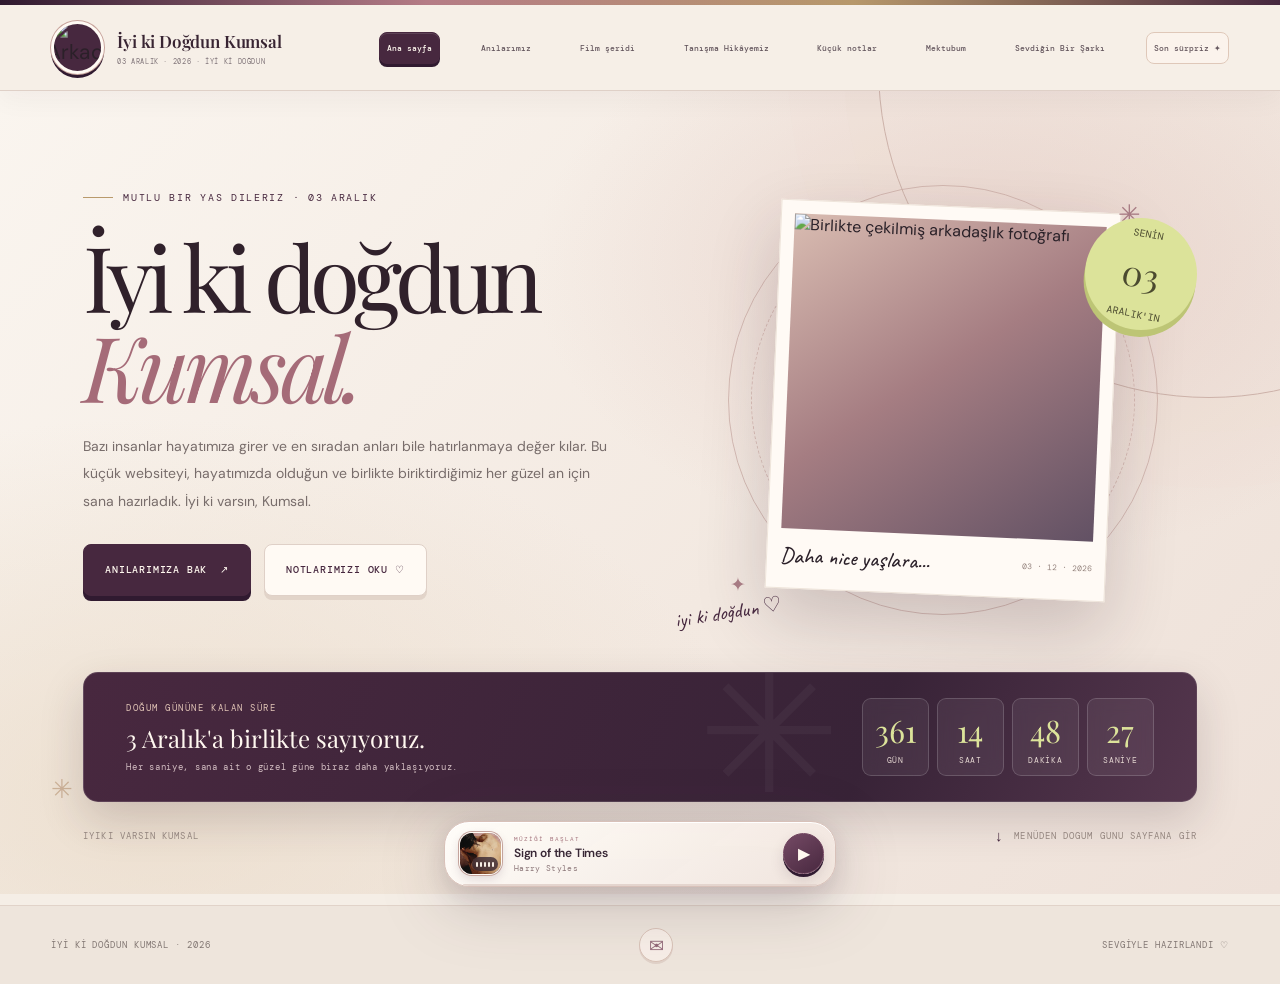
==== index.html @ 54a0f66d "Update index.html" ====
<!doctype html>
<html lang="tr">
<head>
<meta charset="utf-8">
<meta name="viewport" content="width=device-width,initial-scale=1,viewport-fit=cover">
<meta name="theme-color" content="#f6efe8">
<meta name="color-scheme" content="light">
<meta name="description" content="Kumsal için sevgiyle hazırlanmış bir doğum günü web sitesi: anılar, küçük notlar, bir mektup ve nice güzel dilek.">
<meta property="og:title" content="İyi ki doğdun Kumsal ♡">
<meta property="og:description" content="Senin için hazırladığımız küçük dünyaya hoş geldin.">
<meta property="og:type" content="website">
<title>İyi ki doğdun Kumsal </title>
<link rel="preconnect" href="https://fonts.googleapis.com">
<link rel="preconnect" href="https://fonts.gstatic.com" crossorigin>
<link href="https://fonts.googleapis.com/css2?family=DM+Mono:wght@400;500&family=DM+Sans:wght@400;500;600;700&family=Playfair+Display:ital,wght@0,400;0,500;0,600;1,400;1,500&family=Caveat:wght@400;500;600&display=swap" rel="stylesheet">
<style>
:root{
 --paper:#f6efe8;--paper-deep:#eee2d9;--surface:#fffaf5;--ink:#2c2029;--muted:#82767a;
 --plum:#48283f;--plum-dark:#301a30;--plum-light:#68465e;--rose:#bf8790;--rose-pale:#ead1cb;
 --gold:#c4a16b;--gold-pale:#e7d8bd;--lime:#dce39a;--line:#e0d2ca;
 --serif:'Playfair Display',Georgia,serif;--sans:'DM Sans',Arial,sans-serif;--mono:'DM Mono',monospace;--hand:'Caveat',cursive;
 --shadow:0 22px 55px rgba(55,31,46,.12);--max:1440px;
}
*{box-sizing:border-box}
html{scroll-behavior:smooth;background:var(--paper)}
body{margin:0;background:var(--paper);color:var(--ink);font-family:var(--sans);-webkit-font-smoothing:antialiased;overflow-x:hidden}
body.menu-open{overflow:hidden}
button,a{-webkit-tap-highlight-color:transparent}button{font:inherit;cursor:pointer}a{color:inherit;text-decoration:none}::selection{background:var(--rose-pale);color:var(--plum-dark)}
button:focus-visible,a:focus-visible{outline:3px solid var(--gold);outline-offset:4px}
.site-shell{width:min(100%,1600px);margin:auto;min-height:100vh;background:var(--paper);overflow:hidden;position:relative}
.top-rule{height:6px;background:linear-gradient(90deg,var(--plum-dark),var(--rose),var(--gold),var(--plum))}
/* Compact desktop header; one-line mobile header */
.header{height:86px;position:sticky;top:0;z-index:100;background:rgba(246,239,232,.92);backdrop-filter:blur(18px);-webkit-backdrop-filter:blur(18px);border-bottom:1px solid var(--line);padding:0 clamp(18px,4vw,64px);display:grid;grid-template-columns:minmax(215px,1fr) auto minmax(0,1fr);align-items:center;gap:12px}
.brand{display:flex;align-items:center;gap:13px;min-width:0}.brand-mark{width:53px;height:53px;flex:none;border-radius:50%;display:block;overflow:hidden;border:3px solid var(--surface);box-shadow:0 0 0 1px #c8a49d,0 4px 0 var(--plum-dark);background:var(--plum)}.brand-mark img{width:100%;height:100%;display:block;object-fit:cover;object-position:50% 48%;transform:scale(1.04)}.brand-name{font:600 17px var(--serif);white-space:nowrap;color:#382432;letter-spacing:-.01em}.brand-name small{display:block;font:8px var(--mono);letter-spacing:.17em;color:var(--muted);margin-top:5px}
.nav{display:flex;align-items:center;justify-content:center;justify-self:center;gap:3px;min-width:0;max-width:100%;flex-wrap:nowrap}.nav-btn{position:relative;border:1px solid transparent;background:transparent;color:#64565d;border-radius:8px;padding:11px 10px;font:500 10px var(--mono);letter-spacing:.025em;white-space:nowrap;box-shadow:0 3px 0 transparent;transition:background .18s,border-color .18s,transform .18s,box-shadow .18s,color .18s}.nav-btn:hover{background:var(--surface);border-color:#e3d4ca;transform:translateY(-2px);box-shadow:0 4px 0 #dccdc2;color:var(--plum)}.nav-btn:active{transform:translateY(2px);box-shadow:0 0 0 transparent}.nav-btn.active{background:var(--plum);color:#fff9f0;border-color:var(--plum);box-shadow:0 4px 0 var(--plum-dark)}.nav-btn.active:active{transform:translateY(2px);box-shadow:0 1px 0 var(--plum-dark)}
.header-note{justify-self:end;font:9px var(--mono);letter-spacing:.12em;color:var(--plum);white-space:nowrap}.header-note i{width:7px;height:7px;display:inline-block;background:#9eae59;border-radius:50%;margin-right:7px;box-shadow:0 0 0 4px #9eae5921}
.menu-trigger{display:none;width:47px;height:47px;border:1px solid var(--line);border-radius:10px;background:var(--surface);color:var(--plum);box-shadow:0 4px 0 #dfd0c7;align-items:center;justify-content:center;gap:4px;flex-direction:column;transition:.18s}.menu-trigger:active{transform:translateY(3px);box-shadow:0 1px 0 #dfd0c7}.menu-trigger span{height:2px;width:18px;background:currentColor;border-radius:2px;transition:.2s}.menu-trigger[aria-expanded=true] span:first-child{transform:translateY(3px) rotate(45deg)}.menu-trigger[aria-expanded=true] span:nth-child(2){transform:translateY(-3px) rotate(-45deg)}
/* Expandable navigation drawer */
.menu-scrim{position:fixed;inset:0;background:rgba(31,20,31,.38);backdrop-filter:blur(4px);z-index:109;opacity:0;visibility:hidden;transition:.25s}.menu-scrim.open{opacity:1;visibility:visible}.menu-panel{position:fixed;z-index:110;top:calc(86px + 8px);right:clamp(18px,4vw,64px);width:min(510px,calc(100vw - 28px));padding:23px;background:var(--surface);border:1px solid var(--line);border-radius:16px;box-shadow:0 25px 70px #2f1c2d35;opacity:0;visibility:hidden;transform:translateY(-10px) scale(.985);transform-origin:top right;transition:opacity .22s,transform .22s,visibility .22s}.menu-panel.open{opacity:1;visibility:visible;transform:none}.menu-panel-head{display:flex;justify-content:space-between;align-items:center;margin-bottom:17px}.menu-panel-head strong{font:24px var(--serif);font-weight:400}.menu-panel-head small{display:block;font:9px var(--mono);letter-spacing:.14em;color:var(--muted);margin-top:5px}.menu-close{width:34px;height:34px;border:1px solid var(--line);border-radius:50%;background:#fffdf9;color:var(--plum);font-size:20px;line-height:1;display:grid;place-items:center;cursor:pointer}.menu-close:active{transform:scale(.94)}.menu-grid{display:grid;grid-template-columns:repeat(2,minmax(0,1fr));gap:10px}.menu-item{min-height:76px;border:1px solid var(--line);background:#fffdf9;border-radius:10px;padding:13px 14px;text-align:left;color:var(--ink);display:flex;gap:12px;align-items:center;transition:transform .18s,box-shadow .18s,border-color .18s}.menu-item:hover{transform:translateY(-2px);border-color:#c9a8a4;box-shadow:0 5px 0 #e4d5ca}.menu-item:active{transform:translateY(2px);box-shadow:none}.menu-icon{width:35px;height:35px;border-radius:10px;display:grid;place-items:center;background:#f2e6e2;color:var(--plum);font-size:17px;flex:none}.menu-item strong{display:block;font:500 12px var(--sans)}.menu-item small{display:block;font:9px var(--mono);color:var(--muted);margin-top:4px}
/* View system */
.view{display:none;min-height:calc(100svh - 86px);animation:viewIn .42s cubic-bezier(.2,.75,.25,1)}.view.active{display:block}@keyframes viewIn{from{opacity:0;transform:translateY(9px)}to{opacity:1;transform:translateY(0)}}
/* Home page */
.home{position:relative;padding:clamp(42px,5vw,78px) clamp(22px,6.5vw,92px) 48px;background:radial-gradient(ellipse at 77% 24%,#ead8d1 0,transparent 32%),radial-gradient(ellipse at 12% 92%,#eee0d0 0,transparent 38%),linear-gradient(130deg,#f8f3ed,#f2e9e2);overflow:hidden}
.home:before{content:"";position:absolute;width:660px;height:660px;border:1px solid #d6c0b8;border-radius:50%;right:-260px;top:-355px;box-shadow:0 0 0 32px #e9dbd126,0 0 0 84px #e9dbd11c;pointer-events:none}
.home:after{content:"✳";position:absolute;left:4%;bottom:11%;font-size:26px;color:#b89472;opacity:.6;pointer-events:none}
.home-grid{position:relative;z-index:1;display:grid;grid-template-columns:1.04fr .96fr;gap:5%;align-items:center;max-width:1300px;margin:auto}
.home-copy{padding:15px 0 28px}.micro-label{display:flex;align-items:center;gap:10px;font:10px var(--mono);letter-spacing:.17em;color:var(--plum);text-transform:uppercase}.micro-label:before{content:"";width:30px;height:1px;background:var(--gold)}
.home h1{font:400 clamp(58px,7.1vw,104px)/.99 var(--serif);letter-spacing:-.067em;margin:27px 0 22px;color:#30212b}.home h1 em{color:#a56b78;font-weight:400}.home-description{font-size:14px;line-height:1.95;color:#786d6b;max-width:500px}.home-actions{display:flex;align-items:center;gap:13px;margin-top:29px;flex-wrap:wrap}.button-main,.button-soft{display:inline-flex;align-items:center;justify-content:center;gap:13px;border-radius:8px;padding:16px 21px;font:500 10px var(--mono);letter-spacing:.08em;transition:transform .18s,box-shadow .18s,background .18s;cursor:pointer;min-height:52px}.button-main{background:var(--plum);border:1px solid var(--plum);color:#fff8ef;box-shadow:0 5px 0 var(--plum-dark)}.button-main:hover{transform:translateY(-3px);box-shadow:0 8px 0 var(--plum-dark)}.button-main:active{transform:translateY(3px);box-shadow:0 1px 0 var(--plum-dark)}.button-soft{background:#fffaf4;border:1px solid var(--line);color:var(--plum);box-shadow:0 4px 0 #e2d4c9}.button-soft:hover{transform:translateY(-2px);box-shadow:0 6px 0 #e2d4c9}.button-soft:active{transform:translateY(2px);box-shadow:0 1px 0 #e2d4c9}
.hero-art{height:490px;position:relative;display:grid;place-items:center;max-width:590px;margin:auto;width:100%}.orbit{position:absolute;width:min(90%,430px);aspect-ratio:1;border:1px solid #c9a7a0;border-radius:50%;opacity:.65}.orbit:before,.orbit:after{content:"";position:absolute;inset:22px;border:1px dashed #c9a7a0;border-radius:50%}.orbit:after{inset:62px;border-style:solid;opacity:.5}.hero-card{position:relative;z-index:2;width:min(340px,68%);padding:13px 13px 18px;background:#fffaf5;box-shadow:0 24px 55px #48273d2c;transform:rotate(2.5deg);border:1px solid #e8ddd1}.hero-photo{height:315px;position:relative;overflow:hidden;background:linear-gradient(145deg,#d9bcb1,#a57d82 48%,#625164)}.hero-photo img{width:100%;height:100%;object-fit:cover;object-position:50% 48%;display:block;filter:saturate(.82)}.hero-card-caption{display:flex;justify-content:space-between;align-items:center;padding-top:13px;gap:8px}.hero-card-caption strong{font:22px var(--hand);font-weight:500}.hero-card-caption small{font:8px var(--mono);color:#93827c;white-space:nowrap}.orbit-star{position:absolute;z-index:3;color:#a77b83;font-size:27px}.star-a{top:42px;right:11%}.star-b{bottom:48px;left:8%;font-size:19px}.orbit-date{position:absolute;z-index:3;right:0;top:63px;width:112px;height:112px;background:var(--lime);border-radius:50%;display:grid;place-items:center;text-align:center;color:#4b4a2f;font:10px/1.55 var(--mono);transform:rotate(11deg);box-shadow:0 7px 0 #bdc575}.orbit-date b{display:block;font:35px var(--serif);line-height:1}.orbit-note{position:absolute;left:-3%;bottom:20px;color:var(--plum);font:21px var(--hand);transform:rotate(-9deg);z-index:4}
.countdown-wrap{position:relative;z-index:2;max-width:1200px;margin:27px auto 0}.countdown-card{background:linear-gradient(112deg,#48283f,#382337 70%,#54364d);color:#fff8f0;border-radius:15px;padding:25px clamp(20px,3.5vw,42px);display:grid;grid-template-columns:1fr auto;align-items:center;gap:24px;box-shadow:0 15px 35px #48273d22;position:relative;overflow:hidden}.countdown-card:after{content:"✳";position:absolute;right:32%;top:-50px;font-size:170px;color:#ffffff0a;pointer-events:none}.count-label{font:9px var(--mono);letter-spacing:.17em;color:#e2c5b7;text-transform:uppercase}.count-title{font:24px var(--serif);margin-top:8px}.count-sub{font:9px var(--mono);letter-spacing:.08em;color:#d5c0c4;margin-top:7px}.count-units{display:flex;gap:8px;position:relative;z-index:1}.count-unit{min-width:67px;text-align:center;padding:10px 8px;background:#ffffff10;border:1px solid #ffffff2b;border-radius:9px}.count-unit strong{display:block;font:31px var(--serif);font-weight:400;color:var(--lime);font-variant-numeric:tabular-nums}.count-unit small{display:block;font:8px var(--mono);letter-spacing:.1em;color:#e4d6d1;margin-top:4px}
.home-bottom{display:flex;justify-content:space-between;align-items:center;gap:20px;margin-top:24px;color:#988a83;font:9px var(--mono);letter-spacing:.12em}.scroll-cue{display:flex;align-items:center;gap:10px}.scroll-cue:before{content:"↓";font-size:15px;color:var(--plum)}
/* Inside-page heading */
.page-hero{padding:clamp(43px,5vw,76px) clamp(22px,7vw,95px) 35px;background:radial-gradient(ellipse at 88% 5%,#ead8d2 0,transparent 34%),linear-gradient(135deg,#f8f2eb,#f0e5dc);border-bottom:1px solid var(--line)}.page-kicker{font:9px var(--mono);letter-spacing:.18em;text-transform:uppercase;color:#986b76}.page-title{font:400 clamp(48px,6.5vw,82px)/1 var(--serif);letter-spacing:-.055em;color:#34232d;margin:17px 0}.page-title em{color:#a56f79}.page-description{color:#7c706e;max-width:660px;font-size:13px;line-height:1.95}.page-body{padding:clamp(35px,5vw,65px) clamp(22px,7vw,95px) 95px;max-width:1500px;margin:auto}
/* Memories */
.memory-grid{display:grid;grid-template-columns:repeat(3,minmax(0,1fr));gap:22px}.memory-card{min-width:0;content-visibility:auto;contain-intrinsic-size:320px 340px;padding:11px 11px 17px;background:#fffaf5;border:1px solid #e7ddd3;box-shadow:0 8px 23px #513e3710;transition:transform .25s,box-shadow .25s;cursor:zoom-in}.memory-card:hover{transform:translateY(-6px) rotate(-.4deg);box-shadow:0 16px 32px #513e3720}.memory-image{height:clamp(195px,19vw,285px);position:relative;overflow:hidden;background:linear-gradient(135deg,#d8b9b0,#aa8790,#666078);display:grid;place-items:center}.memory-image:before{content:attr(data-placeholder);position:absolute;inset:0;display:grid;place-items:center;color:#fff7eb;font:italic 70px var(--serif);opacity:.65}.memory-image img{width:100%;height:100%;object-fit:cover;display:block;position:relative;z-index:1}.memory-card:nth-child(3n+2) .memory-image{background:linear-gradient(135deg,#c9c2a6,#9f9b83,#5e6a5a)}.memory-card:nth-child(3n) .memory-image{background:linear-gradient(135deg,#ddc2a4,#b88378,#765d68)}.memory-card p{margin:13px 4px 0;font:22px var(--hand)}.memory-card small{display:block;margin:5px 4px 0;font:8px var(--mono);letter-spacing:.13em;color:#93847d}
/* Film */
.film-page{background:#241b24;color:#fff7ef;min-height:calc(100svh - 86px)}.film-page .page-hero{background:linear-gradient(135deg,#39243a,#211a28);border-color:#584352}.film-page .page-kicker{color:var(--lime)}.film-page .page-title{color:#fff5eb}.film-page .page-title em{color:#e2b9aa}.film-page .page-description{color:#c3b2b4}.film-intro{display:flex;justify-content:space-between;align-items:end;gap:20px;margin-bottom:30px}.film-intro p{font:10px/1.8 var(--mono);color:#c9b8bc;margin:0}.film-controls{display:flex;align-items:center;gap:16px}.film-toggle{border:1px solid #8c7180;background:#ffffff0b;color:#fff7ef;border-radius:999px;padding:12px 17px;font:10px var(--mono);letter-spacing:.07em;cursor:pointer;transition:background .2s,transform .2s,border-color .2s;white-space:nowrap}.film-toggle:hover{background:#ffffff18;border-color:#d9b5aa;transform:translateY(-2px)}.film-toggle:active{transform:translateY(1px)}.film-viewport{overflow:hidden;padding:24px 0 30px;position:relative}.film-viewport:before,.film-viewport:after{content:"";position:absolute;top:0;bottom:0;width:7%;z-index:2;pointer-events:none}.film-viewport:before{left:0;background:linear-gradient(90deg,#241b24,transparent)}.film-viewport:after{right:0;background:linear-gradient(-90deg,#241b24,transparent)}.film-track{display:flex;width:max-content;animation:filmroll 95s linear infinite}.film-viewport:focus-within .film-track{animation-play-state:paused}.film-track.paused{animation-play-state:paused!important}.film-frame{flex:none;width:208px;margin:0 12px;padding:12px 12px 18px;background:#f6eee4;color:#3a2a31;position:relative}.film-frame:before,.film-frame:after{content:"";height:8px;position:absolute;left:0;right:0;background:repeating-linear-gradient(90deg,#f1e5d5 0 11px,transparent 11px 20px)}.film-frame:before{top:-14px}.film-frame:after{bottom:-14px}.film-frame .film-image{width:100%;height:138px;overflow:hidden;display:grid;place-items:center;background:linear-gradient(135deg,#c9a49a,#70647c);font:48px var(--serif);color:#f9eee7}.film-frame .film-image img{width:100%;height:100%;object-fit:cover;display:block}.film-frame span{display:block;margin-top:12px;font:18px var(--hand);text-align:center}.film-help{max-width:800px;margin:38px auto 0;text-align:center;color:#c7b5b9;font:11px/1.9 var(--mono)}
@keyframes filmroll{to{transform:translateX(-50%)}}
/* Story */
.story-layout{display:grid;grid-template-columns:.75fr 1.25fr;gap:55px;max-width:1150px;margin:auto}.story-aside{background:linear-gradient(145deg,#48283f,#332035);color:#fff4e8;padding:35px;align-self:start;position:sticky;top:110px;border-radius:12px;box-shadow:0 14px 35px #48273d20}.story-aside .big-star{font-size:35px;color:var(--lime)}.story-aside h3{font:28px/1.3 var(--serif);font-weight:400;margin:18px 0}.story-aside p{font-size:12px;line-height:1.9;color:#ddcbd0}.chapters{border-top:1px solid var(--line)}.chapter{display:grid;grid-template-columns:65px 1fr;gap:16px;padding:27px 0;border-bottom:1px solid var(--line)}.chapter-num{font:10px var(--mono);color:#9b727a;padding-top:5px}.chapter h3{font:25px var(--serif);font-weight:400;margin:0 0 9px}.chapter p{font-size:12px;line-height:1.9;color:#82767a;margin:0}
/* Reason cards */
.reasons-intro{display:flex;align-items:flex-end;justify-content:space-between;gap:22px;margin-bottom:30px}.reasons-intro p{max-width:420px;color:#827571;font-size:12px;line-height:1.8;margin:0}.reason-grid{display:grid;grid-template-columns:repeat(3,minmax(0,1fr));gap:19px;perspective:1300px}.reason-card{min-height:245px;position:relative;border:0;background:transparent;padding:0;text-align:left;perspective:1000px;color:inherit;touch-action:manipulation}.reason-inner{position:absolute;inset:0;display:block;transform-style:preserve-3d;transition:transform .72s cubic-bezier(.2,.72,.2,1)}.reason-card[aria-pressed="true"] .reason-inner{transform:rotateY(180deg)}.reason-face{position:absolute;inset:0;backface-visibility:hidden;-webkit-backface-visibility:hidden;border:1px solid #e4d5ca;border-radius:13px;padding:24px;display:flex;flex-direction:column;justify-content:space-between;overflow:hidden;box-shadow:0 8px 20px #513e3710}.reason-front{background:linear-gradient(145deg,#fffaf5,#f0e4da)}.reason-front:after{content:"✳";position:absolute;right:-8px;bottom:-43px;font:130px var(--serif);color:#d6a69c35;pointer-events:none}.reason-back{transform:rotateY(180deg);background:linear-gradient(145deg,#58354f,#38243a);color:#fff8f0;border-color:#48273d;box-shadow:0 12px 28px #48273d24}.reason-card:nth-child(3n+2) .reason-front{background:linear-gradient(145deg,#f5eee5,#e8dfd3)}.reason-card:nth-child(3n) .reason-front{background:linear-gradient(145deg,#f5e9e5,#ead4d0)}.reason-symbol{font:28px var(--serif);color:#a8757c}.reason-index{font:9px var(--mono);letter-spacing:.15em;color:#9a8580}.reason-question{font:26px/1.12 var(--serif);max-width:270px;color:#3c2935;position:relative;z-index:1}.reason-hint{font:9px var(--mono);letter-spacing:.1em;color:#8b7774}.reason-answer{font:20px/1.4 var(--serif);color:#fff5ed}.reason-edit{font:9px var(--mono);letter-spacing:.08em;color:#e3c9bd;line-height:1.7}.reason-card:focus-visible{outline:3px solid var(--gold);outline-offset:5px;border-radius:13px}.reason-footnote{margin-top:25px;padding:17px 20px;border-left:3px solid var(--gold);background:#fffaf580;color:#7c706e;font-size:12px;line-height:1.8}
/* Letter */
.letter-page{background:radial-gradient(ellipse at 85% 10%,#ead8d0,transparent 35%),var(--paper)}.letter-paper{max-width:820px;margin:auto;background:#fffaf4;padding:clamp(30px,6vw,72px);border:1px solid #e3d7cd;box-shadow:14px 14px 0 #e9ded3;position:relative}.letter-paper:before{content:"";position:absolute;left:34px;top:0;bottom:0;width:1px;background:#e7c9c1}.letter-top{display:flex;justify-content:space-between;gap:12px;font:9px var(--mono);letter-spacing:.1em;color:#9b7c78;border-bottom:1px solid #eee2d9;padding-bottom:18px}.letter-paper h2{font:italic 42px var(--serif);color:#48283f;margin:30px 0 22px}.letter-paper p{font:15px/2.1 var(--serif);color:#5e5056;white-space:pre-line}.letter-sign{font:27px var(--hand);text-align:right;color:#93616e;margin-top:36px}
/* Song */
.song-stage{background:linear-gradient(135deg,#352238,#1f1a29);border-radius:15px;padding:clamp(25px,5vw,55px);color:white;display:grid;grid-template-columns:230px 1fr;gap:38px;align-items:center;box-shadow:0 18px 42px #38233926;max-width:1050px;margin:auto}.album-art{width:100%;aspect-ratio:1;background:radial-gradient(circle at 50% 38%,#d2b4a6 0 5%,transparent 6%),radial-gradient(circle at 50% 50%,#a36e70 0 20%,#65475e 21% 38%,#32283c 39% 100%);display:grid;place-items:center;position:relative;overflow:hidden;border:1px solid #8b6e7e}.album-art:before{content:"SIGN\A OF THE\A TIMES";white-space:pre;text-align:center;font:italic 26px/1.2 var(--serif);letter-spacing:.08em;color:#f3e7d9;text-shadow:0 2px 20px #201520}.song-copy .page-kicker{color:var(--lime)}.song-copy h2{font:43px var(--serif);font-weight:400;margin:12px 0 5px}.song-copy p{color:#d3c4cb;font-size:12px;margin-bottom:22px}.spotify-frame{width:100%;height:152px;border:0;border-radius:12px}.song-note{display:flex;align-items:flex-start;gap:11px;margin-top:13px;padding:12px 14px;border:1px solid #ffffff24;border-radius:10px;background:#ffffff0b;color:#e6d9d5}.song-note>span{font-size:18px;color:var(--gold-pale);line-height:1.1}.song-note p{margin:0!important;color:#d3c4cb;font-size:10px;line-height:1.7}.song-note strong{color:#fff6ef;font-weight:600}.external-song{display:inline-block;margin-top:14px;font:10px var(--mono);color:var(--lime);border-bottom:1px solid #87904a;padding-bottom:5px}
/* Footer, lightbox, small helpers */
.footer{padding:22px clamp(18px,4vw,65px);display:flex;justify-content:space-between;gap:16px;background:#eee5dc;color:#827773;font:9px var(--mono);letter-spacing:.1em}.lightbox{display:none;position:fixed;inset:0;z-index:200;background:#1e1421ed;align-items:center;justify-content:center;padding:20px;overscroll-behavior:contain}.lightbox.open{display:flex}.lightbox img{max-width:min(92vw,1050px);max-height:88vh;object-fit:contain;border:10px solid #fffaf5;box-shadow:0 25px 70px #0008}.lightbox button{position:absolute;right:22px;top:20px;border:0;background:var(--lime);color:var(--plum);width:44px;height:44px;border-radius:50%;font-size:25px}.view.active{display:block}
/* Desktop / tablet */
@media(min-width:1300px){.header{padding-inline:clamp(48px,5vw,82px)}.nav-btn{padding-inline:15px}.home{padding-top:82px;padding-bottom:58px}.hero-art{height:540px}.hero-card{width:355px}.hero-photo{height:335px}.orbit{width:455px}.countdown-card{padding-block:30px}.memory-grid{grid-template-columns:repeat(4,minmax(0,1fr));gap:25px}.memory-card:nth-child(4n+2){transform:translateY(28px) rotate(1deg)}.memory-card:nth-child(4n+3){transform:translateY(-8px) rotate(-.8deg)}}
@media(max-width:1200px){.header{grid-template-columns:1fr auto;gap:14px}.nav,.header-note{display:none}.menu-trigger{display:flex}.menu-panel{top:calc(86px + 8px)}.home-grid{gap:3%}.orbit-note{display:none}.home h1{font-size:clamp(58px,7vw,82px)}.hero-art{height:420px}.hero-card{width:min(300px,72%)}.hero-photo{height:275px}}
@media(max-width:900px){.home-grid{grid-template-columns:1fr 0.9fr;gap:12px}.home h1{font-size:clamp(55px,7.4vw,76px)}.hero-art{height:370px}.orbit{width:320px}.hero-card{width:240px}.hero-photo{height:225px}.countdown-card{grid-template-columns:1fr;gap:17px}.count-units{justify-content:flex-start}.memory-grid{grid-template-columns:repeat(2,minmax(0,1fr))}.memory-image{height:clamp(170px,27vw,230px)}.story-layout{grid-template-columns:1fr;gap:28px}.story-aside{position:static}.reason-grid{grid-template-columns:repeat(2,minmax(0,1fr))}.reason-card{min-height:220px}}
@media(max-width:640px){
 html{scroll-padding-top:76px}.header{height:72px;padding:0 15px;display:flex;align-items:center;justify-content:space-between;gap:12px}.brand{gap:10px}.brand-mark{width:43px;height:43px;border-width:2px}.brand-name{font-size:15px}.brand-name small{font-size:7px;letter-spacing:.12em;margin-top:3px}.menu-trigger{width:44px;height:44px;flex:none;border-radius:12px}.menu-panel{top:80px;right:12px;width:calc(100vw - 24px);padding:17px;border-radius:14px}.menu-panel-head strong{font-size:22px}.menu-item{min-height:68px;padding:10px}.menu-icon{width:31px;height:31px}.menu-item strong{font-size:11px}.menu-item small{font-size:8px}.view{min-height:calc(100svh - 72px)}
 .home{padding:30px 20px 24px}.home-grid{grid-template-columns:1fr;gap:5px}.home-copy{padding:8px 0 0}.micro-label{font-size:9px;letter-spacing:.13em}.home h1{font-size:clamp(54px,13vw,76px);margin:20px 0 14px;line-height:.98}.home-description{font-size:13px;line-height:1.8;max-width:540px}.home-actions{margin-top:20px;gap:10px}.button-main,.button-soft{min-height:48px;padding:13px 15px;font-size:9px;letter-spacing:.055em}.hero-art{height:clamp(265px,72vw,300px);max-width:480px;margin:12px auto 0}.orbit{width:min(82vw,330px)}.hero-card{width:min(58vw,235px);padding:9px 9px 13px}.hero-photo{height:min(52vw,210px)}.hero-card-caption strong{font-size:16px}.hero-card-caption small{font-size:7px}.orbit-date{width:86px;height:86px;right:1%;top:15px;font-size:8px}.orbit-date b{font-size:28px}.orbit-note{display:none}.star-a{top:23px;right:11%}.countdown-wrap{margin-top:8px}.countdown-card{padding:19px 15px;border-radius:12px;gap:14px}.count-title{font-size:20px}.count-label{font-size:8px;letter-spacing:.12em}.count-sub{font-size:8px}.count-units{gap:5px}.count-unit{min-width:0;flex:1;padding:10px 3px}.count-unit strong{font-size:clamp(22px,7vw,29px)}.count-unit small{font-size:7px;letter-spacing:.06em}.home-bottom{font-size:7px;letter-spacing:.08em;margin-top:18px}
 .page-hero{padding:42px 21px 28px}.page-title{font-size:clamp(43px,11vw,60px);margin:13px 0}.page-description{font-size:12px;line-height:1.85}.page-body{padding:29px 16px 65px}.memory-grid{gap:11px}.memory-card{padding:7px 7px 12px}.memory-image{height:clamp(135px,43vw,190px)}.memory-card p{font-size:18px;margin-top:9px}.memory-card small{font-size:7px}.film-page .page-body{padding-top:30px}.film-intro{align-items:flex-start;flex-direction:column;gap:12px}.film-controls{width:100%;justify-content:space-between}.film-controls p{font-size:8px}.film-toggle{padding:11px 13px;font-size:9px}.film-frame{width:164px;margin:0 8px;padding:9px 9px 14px}.film-frame .film-image{height:110px}.film-frame span{font-size:16px}.film-help{font-size:9px;padding-inline:12px}.story-aside{padding:25px}.story-aside h3{font-size:24px}.chapter{grid-template-columns:48px 1fr;gap:10px;padding:23px 0}.chapter h3{font-size:21px}.chapter p{font-size:11px}.reasons-intro{display:block}.reasons-intro p{margin-top:12px}.reason-grid{grid-template-columns:repeat(2,minmax(0,1fr));gap:10px}.reason-card{min-height:195px}.reason-face{padding:15px 12px}.reason-question{font-size:clamp(17px,5.2vw,21px)}.reason-answer{font-size:clamp(15px,4.4vw,18px)}.reason-index{font-size:8px}.reason-hint,.reason-edit{font-size:8px}.reason-footnote{font-size:10px;padding:13px}.letter-paper{padding:25px 19px;box-shadow:7px 7px 0 #e9ded3}.letter-top{font-size:7px}.letter-paper h2{font-size:34px;margin:25px 0 18px}.letter-paper p{font-size:13px;line-height:2}.song-stage{grid-template-columns:1fr;gap:20px;padding:22px 16px}.album-art{width:min(190px,65%);margin:auto}.song-copy h2{font-size:34px}.spotify-frame{height:152px}.footer{padding:17px 15px;flex-direction:column;text-align:center;gap:8px;font-size:8px}
}
@media(max-width:380px){.brand-name{font-size:14px}.menu-grid{gap:8px}.menu-item{gap:8px;padding:9px}.menu-item small{letter-spacing:-.03em}.home h1{font-size:52px}.home-actions{align-items:stretch;flex-direction:column}.button-main,.button-soft{width:100%}.reason-grid{grid-template-columns:1fr}.reason-card{min-height:175px}.count-unit strong{font-size:22px}}
@media(hover:none){.nav-btn:hover,.button-main:hover,.button-soft:hover,.menu-item:hover,.memory-card:hover{transform:none}.memory-card:hover{box-shadow:0 8px 23px #513e3710}}
@media(prefers-reduced-motion:reduce){*,*:before,*:after{animation-duration:.01ms!important;transition-duration:.01ms!important;scroll-behavior:auto!important}}

/* Kumsal 6.0 — editorial finishing pass */
:root{
 --paper:#f5eee6;--surface:#fffaf4;--ink:#2b2029;--plum:#47283f;
 --rose:#b77d88;--gold:#b99a6c;--line:#dfd0c7;
 --shadow:0 26px 70px rgba(55,31,46,.14);
}
body{
 background:#e9ded6;
 background-image:radial-gradient(rgba(78,48,57,.045) .55px,transparent .55px);
 background-size:5px 5px;
}
.site-shell{box-shadow:0 0 90px rgba(53,31,45,.10)}
.top-rule{height:5px}
.header{box-shadow:0 8px 28px rgba(52,31,43,.045)}
.brand-mark{transition:transform .35s cubic-bezier(.2,.8,.2,1),box-shadow .25s}
.brand:hover .brand-mark{transform:rotate(-7deg) scale(1.045);box-shadow:0 0 0 1px #c8a49d,0 5px 0 var(--plum-dark),0 10px 24px #48273d22}
.nav-btn{font-size:10px;letter-spacing:.045em}
.nav-btn.active{box-shadow:0 3px 0 var(--plum-dark),inset 0 1px 0 #ffffff20}
.menu-panel{border-radius:18px;box-shadow:0 28px 80px rgba(37,22,36,.22)}
.menu-item{border-radius:12px}
.menu-item:hover .menu-icon{background:#ead8d1;transform:rotate(-5deg)}
.menu-icon{transition:transform .2s,background .2s}
.view.active{animation:viewIn .48s cubic-bezier(.18,.72,.24,1)}
.home{
 background:
  radial-gradient(ellipse at 78% 22%,rgba(221,190,183,.52),transparent 33%),
  radial-gradient(ellipse at 12% 88%,rgba(231,215,194,.62),transparent 38%),
  linear-gradient(132deg,#faf5ef 0%,#f3e9e1 58%,#eee1d9 100%);
}
.home:before{border-color:#cdb2a9;box-shadow:0 0 0 34px #e9dbd126,0 0 0 90px #e9dbd11c}
.home h1{text-wrap:balance}
.home-description{max-width:530px}
.hero-card{box-shadow:0 30px 70px rgba(55,31,46,.20);border-color:#eee4da}
.hero-photo img{transition:transform .8s cubic-bezier(.2,.7,.2,1),filter .5s}
.hero-card:hover .hero-photo img{transform:scale(1.035);filter:saturate(.95)}
.orbit{border-color:#c5a49d}
.countdown-card{box-shadow:0 18px 44px rgba(55,31,46,.18);border:1px solid rgba(255,255,255,.12)}
.count-unit{backdrop-filter:blur(8px);-webkit-backdrop-filter:blur(8px)}
.page-hero{
 position:relative;overflow:hidden;
 background:
  radial-gradient(ellipse at 90% 0%,rgba(222,193,185,.52),transparent 36%),
  linear-gradient(132deg,#faf5ef,#f0e5dc);
}
.page-hero:after{content:"✳";position:absolute;right:clamp(22px,7vw,95px);top:28px;color:#b99870;font-size:clamp(30px,4vw,54px);opacity:.38;pointer-events:none}
.page-kicker{letter-spacing:.21em}
.page-title{ text-wrap:balance}
.page-description{max-width:700px}
.memory-card{border-radius:2px;box-shadow:0 12px 28px rgba(50,35,39,.10)}
.memory-image img{transition:transform .7s cubic-bezier(.2,.7,.2,1),filter .5s}
.memory-card:hover .memory-image img{transform:scale(1.045);filter:saturate(1.04)}
.film-page{background:linear-gradient(145deg,#211923,#2c202d 60%,#211a27)}
.film-page .page-hero{background:radial-gradient(ellipse at 90% 0%,#59404e 0,transparent 40%),linear-gradient(135deg,#39243a,#211a28)}
.reason-card{filter:drop-shadow(0 10px 18px rgba(57,34,48,.08))}
.reason-card:hover{transform:translateY(-3px)}
.letter-page{
 background:
  radial-gradient(ellipse at 10% 10%,rgba(231,211,198,.65),transparent 32%),
  radial-gradient(ellipse at 92% 80%,rgba(219,195,190,.38),transparent 34%),
  #f4ece4;
}
.letter-body{max-width:1080px;padding-top:clamp(36px,5vw,68px)}
.letter-paper{
 max-width:790px;padding:clamp(34px,6.5vw,78px) clamp(27px,7vw,86px);
 border:1px solid #e8dcd1;
 box-shadow:0 2px 0 #fffdf9,12px 14px 0 #e7d9ce,0 32px 75px rgba(61,39,49,.12);
 background:
  linear-gradient(90deg,transparent 0 39px,rgba(202,151,146,.16) 39px 40px,transparent 40px),
  repeating-linear-gradient(180deg,#fffaf4 0,#fffaf4 35px,#f4ece5 36px);
}
.letter-ornament{text-align:center;color:#b58a78;font-size:22px;margin:0 0 18px;letter-spacing:.5em}
.letter-top{font-size:9px;letter-spacing:.14em;padding-bottom:20px}
.letter-paper h2{font-size:clamp(36px,5vw,49px);margin:35px 0 27px;letter-spacing:-.035em}
.letter-copy{max-width:650px}
.letter-paper p{
 font:clamp(15px,1.25vw,17px)/2.05 var(--serif);
 color:#594a50;margin:0 0 20px;white-space:normal;
}
.letter-paper .letter-last-line{color:#875967;font-style:italic;margin-top:25px}
.letter-sign{text-align:center;font:25px var(--hand);color:#956571;margin-top:42px}
.letter-friends{
 text-align:center;margin:9px auto 0;color:#6e5960;
 font:clamp(14px,1.3vw,16px)/1.9 var(--serif);letter-spacing:.015em;
}
.letter-friends strong{font:600 17px var(--sans);letter-spacing:.045em;color:#48283f}
.letter-bottom-mark{text-align:center;color:#b78b85;font-size:13px;letter-spacing:.5em;margin-top:31px}
.song-stage{box-shadow:0 24px 65px rgba(35,22,38,.24);border:1px solid #71576c}
.footer{border-top:1px solid #e1d3c9}
@media(max-width:640px){
 .letter-paper{padding:29px 23px 31px;background:linear-gradient(90deg,transparent 0 21px,rgba(202,151,146,.14) 21px 22px,transparent 22px),repeating-linear-gradient(180deg,#fffaf4 0,#fffaf4 33px,#f4ece5 34px);box-shadow:0 2px 0 #fffdf9,7px 8px 0 #e7d9ce,0 20px 42px rgba(61,39,49,.10)}
 .letter-paper:before{left:22px}
 .letter-top{font-size:7px;letter-spacing:.08em}
 .letter-paper h2{font-size:35px;margin:29px 0 22px}
 .letter-paper p{font-size:14px;line-height:2.02;margin-bottom:17px}
 .letter-sign{margin-top:33px}
 .letter-friends{font-size:14px;line-height:1.8}
 .letter-friends strong{font-size:14px}
 .letter-ornament{margin-bottom:14px}
}
@media(prefers-reduced-motion:reduce){.hero-photo img,.brand-mark,.menu-icon{transition:none!important}}


/* Kumsal — 3 Aralık gece yarısı imzası */
.birthday-overlay{position:fixed;inset:0;z-index:1000;display:grid;place-items:center;padding:26px;background:radial-gradient(ellipse at 50% 38%,rgba(132,91,104,.34),transparent 48%),linear-gradient(145deg,#21151f 0%,#382333 52%,#1c151d 100%);color:#fff8ef;opacity:0;visibility:hidden;pointer-events:none;transition:opacity 1.1s ease,visibility 1.1s ease;overflow:hidden}
.birthday-overlay.show{opacity:1;visibility:visible;pointer-events:auto}
.birthday-overlay:before,.birthday-overlay:after{content:"";position:absolute;width:min(72vw,620px);aspect-ratio:1;border:1px solid rgba(222,190,143,.15);border-radius:50%;animation:birth-orbit 24s linear infinite}
.birthday-overlay:after{width:min(92vw,820px);animation-duration:38s;animation-direction:reverse;border-color:rgba(222,190,143,.09)}
.birthday-glow{position:absolute;width:260px;height:260px;border-radius:50%;background:#c59a6730;filter:blur(85px);top:12%;left:calc(50% - 130px)}
.birthday-content{position:relative;z-index:2;width:min(100%,680px);text-align:center;animation:birth-rise 1.3s both}
.birthday-kicker{font:9px var(--mono);letter-spacing:.34em;color:#dfc39d;text-transform:uppercase}
.birthday-content h2{font:clamp(48px,10vw,96px)/.98 var(--serif);font-weight:400;letter-spacing:-.055em;margin:28px 0 22px;color:#fff7ed}
.birthday-content h2 em{color:#e1bd8d;font-weight:400}
.birthday-message{font:clamp(14px,2vw,17px)/1.9 var(--serif);color:#e9dcd5;max-width:440px;margin:0 auto}
.birthday-divider{width:58px;height:1px;background:linear-gradient(90deg,transparent,#d7b17e,transparent);margin:30px auto}
.birthday-enter{border:1px solid rgba(226,194,151,.65);background:linear-gradient(135deg,#d5b17e,#a9825d);color:#281b24;border-radius:999px;padding:15px 26px;font:10px var(--mono);letter-spacing:.14em;cursor:pointer;box-shadow:0 10px 35px #0003;transition:transform .25s,box-shadow .25s}
.birthday-enter:hover{transform:translateY(-3px);box-shadow:0 15px 40px #0005}
.birthday-foot{font:8px var(--mono);letter-spacing:.2em;color:#c9b1a9;margin-top:26px}
.birthday-spark{position:absolute;color:#e5c18d;opacity:0;animation:birth-twinkle 4s ease-in-out infinite}
.birthday-spark:nth-of-type(1){top:18%;left:16%;font-size:19px;animation-delay:.2s}.birthday-spark:nth-of-type(2){top:26%;right:17%;font-size:13px;animation-delay:1.4s}.birthday-spark:nth-of-type(3){bottom:19%;left:22%;font-size:15px;animation-delay:2.1s}.birthday-spark:nth-of-type(4){bottom:23%;right:20%;font-size:20px;animation-delay:.8s}
body.birthday-mode .countdown-card{background:linear-gradient(112deg,#352331,#211923 70%,#594052);border-color:#c9a77766;box-shadow:0 18px 48px #30202b35}
body.birthday-mode .count-unit strong{color:#e4c18e}
@keyframes birth-orbit{to{transform:rotate(360deg)}}@keyframes birth-rise{from{opacity:0;transform:translateY(22px)}to{opacity:1;transform:translateY(0)}}@keyframes birth-twinkle{0%,100%{opacity:.12;transform:scale(.8)}50%{opacity:.9;transform:scale(1.2)}}
@media(prefers-reduced-motion:reduce){.birthday-overlay:before,.birthday-overlay:after,.birthday-content,.birthday-spark{animation:none!important}.birthday-overlay,.birthday-enter{transition:none!important}}


/* Kumsal 9.0 — sıcak kutlama, daha güçlü etkileşimler ve son sürpriz */
.scroll-progress{position:fixed;left:0;right:0;top:0;height:3px;z-index:1200;background:transparent;pointer-events:none}.scroll-progress span{display:block;width:0;height:100%;background:linear-gradient(90deg,#c47a83,#d6a96e,#8e657d);box-shadow:0 0 10px #c47a8355;transition:width .08s linear}
.back-to-top{position:fixed;right:22px;bottom:22px;z-index:90;width:46px;height:46px;border:1px solid #d8c5b9;border-radius:50%;background:#fffaf3;color:#512f45;font:22px var(--serif);box-shadow:0 8px 24px #35223820;opacity:0;visibility:hidden;transform:translateY(10px);transition:opacity .25s,transform .25s,visibility .25s;cursor:pointer}.back-to-top.visible{opacity:1;visibility:visible;transform:translateY(0)}.back-to-top:active{transform:translateY(2px)}
.menu-item-finale{background:linear-gradient(135deg,#fffaf3,#f4e4db);border-color:#dfc4b7}.menu-item-finale .menu-icon{background:#ead4cc;color:#75465c}.nav-btn[data-view="finale"]{border-color:#dfc8b9;background:#fbf3ec}.nav-btn[data-view="finale"].active{background:var(--plum);border-color:var(--plum)}
/* Birthday gate: joyful, warm and unmistakably celebratory */
.birthday-overlay{position:fixed;inset:0;z-index:1000;display:grid;place-items:center;padding:22px;overflow:hidden;color:#3c2636;background:radial-gradient(circle at 14% 18%,#fff5d9 0 4%,transparent 21%),radial-gradient(circle at 88% 16%,#f8c9be 0 4%,transparent 24%),radial-gradient(ellipse at 52% 100%,#e6b9a6 0,transparent 53%),linear-gradient(135deg,#f8eee1 0%,#f1d8ce 48%,#ead0c6 100%);opacity:0;visibility:hidden;pointer-events:none;transition:opacity .65s ease,visibility .65s ease}
.birthday-overlay.show{opacity:1;visibility:visible;pointer-events:auto}
.birthday-overlay:before,.birthday-overlay:after{content:"";position:absolute;left:50%;top:50%;width:min(82vw,720px);aspect-ratio:1;border:1px solid #fff9e988;border-radius:50%;transform:translate(-50%,-50%);animation:party-orbit 32s linear infinite;pointer-events:none}.birthday-overlay:after{width:min(110vw,980px);border-color:#b77f7b22;animation-duration:48s;animation-direction:reverse}
.birthday-halo{position:absolute;border-radius:50%;filter:blur(44px);pointer-events:none}.halo-one{width:310px;height:310px;background:#fff4b866;left:-100px;top:12%}.halo-two{width:370px;height:370px;background:#d98f9c55;right:-130px;bottom:4%}
.birthday-content{position:relative;z-index:3;width:min(100%,700px);padding:clamp(30px,6vw,62px) clamp(22px,6vw,60px) clamp(27px,5vw,48px);text-align:center;background:linear-gradient(145deg,#fffdf8ed,#fff5e9e8);border:1px solid #fffefa;border-radius:30px;box-shadow:0 30px 90px #72475b26,0 3px 0 #fff9;backdrop-filter:blur(12px);-webkit-backdrop-filter:blur(12px);animation:party-card-in .9s cubic-bezier(.18,.75,.24,1) both}
.birthday-kicker{display:flex;justify-content:center;align-items:center;gap:12px;color:#8b6572;font:9px var(--mono);letter-spacing:.19em;text-transform:uppercase}.birthday-kicker i{font-style:normal;color:#c18c62;font-size:13px}
.birthday-crown{width:56px;height:56px;margin:25px auto 0;display:grid;place-items:center;border-radius:50%;background:linear-gradient(145deg,#f4e0c8,#fff8e7);border:1px solid #e7cda9;box-shadow:0 7px 18px #9f75551c;color:#bd8b58;font:29px var(--serif);animation:crown-float 3s ease-in-out infinite}
.birthday-content h2{font:400 clamp(50px,9.5vw,88px)/.98 var(--serif);letter-spacing:-.065em;margin:19px 0 20px;color:#43283c}.birthday-content h2 em{color:#a95f75;font-weight:400}.birthday-message{font:clamp(15px,2vw,18px)/1.85 var(--serif);color:#76636a;max-width:470px;margin:0 auto}.birthday-divider{height:1px;width:90px;margin:26px auto 24px;background:linear-gradient(90deg,transparent,#d5a66d,transparent);position:relative}.birthday-divider span{position:absolute;left:50%;top:50%;transform:translate(-50%,-50%);padding:0 10px;background:#fff8f0;color:#bd866b;font-size:14px}
.birthday-enter{min-height:60px;min-width:min(100%,310px);display:inline-flex;align-items:center;justify-content:center;gap:28px;padding:0 30px;border:1px solid #70405d;border-radius:999px;background:linear-gradient(135deg,#75445f,#4f2d49);color:#fff9f0;font:600 11px var(--mono);letter-spacing:.15em;cursor:pointer;box-shadow:0 7px 0 #39233a,0 14px 28px #5b36552b;transition:transform .22s,box-shadow .22s,filter .22s;position:relative;overflow:hidden}.birthday-enter:before{content:"";position:absolute;top:-80%;left:-40%;width:35%;height:260%;transform:rotate(25deg);background:linear-gradient(90deg,transparent,#ffffff45,transparent);transition:left .65s}.birthday-enter:hover:before{left:115%}.birthday-enter:hover{transform:translateY(-4px);box-shadow:0 10px 0 #39233a,0 20px 35px #5b36553c;filter:brightness(1.08)}.birthday-enter:active{transform:translateY(4px);box-shadow:0 2px 0 #39233a}.birthday-enter b{font:18px var(--serif);color:#e9c99d}.birthday-enter:disabled{opacity:.85;cursor:default}
.birthday-under{margin-top:17px;color:#9a8182;font:8px var(--mono);letter-spacing:.12em}.birthday-foot{margin-top:29px;color:#a17f7b;font:8px var(--mono);letter-spacing:.2em}.birthday-spark,.birthday-confetti{position:absolute;z-index:1;color:#b98569;pointer-events:none}.birthday-spark{animation:party-twinkle 3.1s ease-in-out infinite}.spark-one{top:14%;left:12%;font-size:28px}.spark-two{top:21%;right:12%;font-size:21px;animation-delay:.8s}.spark-three{bottom:14%;left:15%;font-size:20px;animation-delay:1.2s}.spark-four{bottom:18%;right:14%;font-size:27px;animation-delay:.45s}.birthday-confetti{font-size:30px;opacity:.6;animation:party-drift 8s ease-in-out infinite}.confetti-one{left:8%;top:48%;color:#ba7180}.confetti-two{right:7%;top:56%;color:#c49a5e;animation-delay:1s}.confetti-three{right:18%;top:8%;color:#b57a8b;animation-delay:2s}
.birthday-cheer{display:grid;gap:5px;position:absolute;left:50%;top:100%;width:max-content;max-width:90%;transform:translate(-50%,-3px) scale(.92);opacity:0;pointer-events:none;transition:opacity .3s,transform .3s}.birthday-cheer strong{font:clamp(26px,5vw,42px) var(--serif);letter-spacing:.08em;color:#a45672}.birthday-cheer span{font:13px var(--serif);color:#715a67}.birthday-overlay.celebrating .birthday-cheer{opacity:1;transform:translate(-50%,8px) scale(1)}.birthday-overlay.celebrating .birthday-content{animation:party-cheer-pop .5s ease both}.birthday-overlay.celebrating .birthday-enter{transform:scale(.96);filter:brightness(1.15)}.birthday-overlay.celebrating .birthday-under,.birthday-overlay.celebrating .birthday-divider{opacity:0}.birthday-entered .site-shell{animation:site-party-reveal .9s cubic-bezier(.2,.75,.2,1) both}
body.birthday-gate-open{overflow:hidden}body.birthday-mode .countdown-card{background:linear-gradient(112deg,#643d58,#4f304a 70%,#815269);border-color:#d6b18a88;box-shadow:0 18px 48px #30202b35}body.birthday-mode .count-unit strong{color:#f2c98f}body.birthday-mode .count-label{color:#f0d3c6}
@keyframes party-orbit{to{transform:translate(-50%,-50%) rotate(360deg)}}@keyframes party-card-in{from{opacity:0;transform:translateY(24px) scale(.97)}to{opacity:1;transform:translateY(0) scale(1)}}@keyframes party-cheer-pop{0%{transform:scale(1)}55%{transform:scale(1.025)}100%{transform:scale(1)}}@keyframes crown-float{0%,100%{transform:translateY(0) rotate(-5deg)}50%{transform:translateY(-5px) rotate(5deg)}}@keyframes party-twinkle{0%,100%{opacity:.35;transform:scale(.8) rotate(0)}50%{opacity:1;transform:scale(1.15) rotate(18deg)}}@keyframes party-drift{0%,100%{transform:translateY(0) rotate(-7deg)}50%{transform:translateY(-22px) rotate(12deg)}}@keyframes site-party-reveal{from{opacity:.75;transform:scale(.985)}to{opacity:1;transform:scale(1)}}
/* Finale page */
.finale-page{background:radial-gradient(ellipse at 8% 15%,#f1ded5 0,transparent 34%),linear-gradient(180deg,#f8f2eb,#f0e4db)}.finale-shell{max-width:900px;margin:0 auto;display:grid;grid-template-columns:1fr;gap:24px}.wish-panel{position:relative;overflow:hidden;isolation:isolate;max-width:760px;width:100%;margin:0 auto;padding:clamp(30px,6vw,58px) clamp(22px,6vw,60px);text-align:center;border:1px solid #ead9ce;border-radius:22px;background:linear-gradient(145deg,#fffaf4,#f4e6dc);box-shadow:0 18px 48px #6c4a3e12}.wish-panel:before,.wish-panel:after{content:"";position:absolute;z-index:-1;border:1px solid #d5b9a733;border-radius:50%;pointer-events:none}.wish-panel:before{width:330px;height:330px;top:-210px;right:-110px;box-shadow:0 0 0 28px #d5b9a714}.wish-panel:after{width:240px;height:240px;bottom:-180px;left:-90px}.wish-orbit{position:absolute;inset:0;pointer-events:none;color:#c59b78}.wish-orbit span{position:absolute;font-size:20px;animation:party-twinkle 3.8s ease-in-out infinite}.wish-orbit span:nth-child(1){top:18%;left:9%}.wish-orbit span:nth-child(2){top:35%;right:9%;animation-delay:1s}.wish-orbit span:nth-child(3){bottom:12%;right:20%;animation-delay:1.8s}.wish-kicker{font:9px var(--mono);letter-spacing:.2em;color:#9c7473}.wish-icon{width:66px;height:66px;display:grid;place-items:center;border-radius:50%;margin:22px auto 17px;background:linear-gradient(145deg,#f7e6d1,#fffaf0);border:1px solid #e6cfb3;color:#b7865e;box-shadow:0 8px 20px #98734b18;font:35px var(--serif)}.wish-panel h2{font:400 clamp(39px,6vw,58px)/1.05 var(--serif);letter-spacing:-.045em;color:#3f2a3b;margin:0 0 14px}.wish-panel h2 em{color:#a76d7e}.wish-intro{max-width:470px;margin:0 auto;color:#827276;font:14px/1.85 var(--serif)}.wish-message{min-height:140px;max-width:530px;margin:26px auto 18px;padding:22px 24px;border-radius:14px;background:#fffdf8;border:1px solid #eaded3;display:flex;flex-direction:column;justify-content:center;gap:10px;box-shadow:0 7px 18px #684a3c0b;transition:transform .3s,background .3s}.wish-message.is-revealing{animation:wish-reveal .55s cubic-bezier(.2,.7,.2,1)}.wish-count{font:8px var(--mono);letter-spacing:.16em;color:#a47e76}.wish-message p{margin:0;color:#53424b;font:clamp(16px,2vw,19px)/1.75 var(--serif)}.wish-progress{max-width:530px;height:4px;margin:0 auto 22px;border-radius:99px;background:#e8dbd1;overflow:hidden}.wish-progress span{display:block;width:0;height:100%;border-radius:inherit;background:linear-gradient(90deg,#bb8190,#d8af78);transition:width .45s}.wish-next,.wish-final-trigger{min-height:52px;min-width:min(100%,260px);padding:0 24px;border:1px solid #69445d;border-radius:999px;background:#59384f;color:#fff8ef;font:10px var(--mono);letter-spacing:.12em;box-shadow:0 5px 0 #39283a;cursor:pointer;transition:transform .2s,box-shadow .2s,filter .2s}.wish-next span,.wish-final-trigger span{margin-left:10px;color:#e8c99d;font-size:16px}.wish-next:hover,.wish-final-trigger:hover{transform:translateY(-3px);box-shadow:0 8px 0 #39283a;filter:brightness(1.08)}.wish-next:active,.wish-final-trigger:active{transform:translateY(3px);box-shadow:0 2px 0 #39283a}.wish-next:disabled{opacity:.7;cursor:default;transform:none}.wish-final-trigger{margin-top:12px;background:linear-gradient(135deg,#a86f80,#86566d);border-color:#986779;box-shadow:0 5px 0 #684053}.final-secret{max-width:760px;width:100%;margin:0 auto;padding:clamp(28px,5vw,50px);border:1px solid #e6d2c5;background:linear-gradient(145deg,#fffdf8,#f6e8df);border-radius:20px;box-shadow:0 20px 48px #6b4b4215;text-align:center;animation:final-note-in .65s cubic-bezier(.2,.75,.2,1) both}.final-secret-top{display:flex;justify-content:space-between;gap:12px;color:#a27b79;font:8px var(--mono);letter-spacing:.14em}.final-secret-star{margin:22px auto 12px;color:#bf946b;font-size:30px}.final-secret h3{font:400 clamp(34px,5vw,52px)/1.08 var(--serif);letter-spacing:-.04em;color:#402a3a;margin:0 0 18px}.final-secret h3 em{color:#a86d7d}.final-secret p{max-width:570px;margin:0 auto;color:#75666b;font:15px/2 var(--serif)}.final-secret-sign{margin-top:25px;color:#956273;font:26px var(--hand)}.final-secret-names{margin-top:16px;color:#a17d78;font:8px var(--mono);letter-spacing:.18em}#finalSecret[hidden],#wishFinalTrigger[hidden]{display:none!important}@keyframes wish-reveal{0%{opacity:.25;transform:translateY(10px) scale(.98)}100%{opacity:1;transform:translateY(0) scale(1)}}@keyframes final-note-in{from{opacity:0;transform:translateY(18px)}to{opacity:1;transform:translateY(0)}}
@media(max-width:640px){.birthday-overlay{padding:16px}.birthday-content{border-radius:24px;padding:33px 20px 30px}.birthday-kicker{font-size:7px;letter-spacing:.13em;gap:8px}.birthday-crown{width:50px;height:50px;margin-top:20px}.birthday-content h2{font-size:clamp(48px,13vw,68px);margin:17px 0}.birthday-message{font-size:15px}.birthday-enter{width:min(100%,320px);min-height:58px}.birthday-under{font-size:7px;letter-spacing:.08em}.birthday-foot{font-size:7px;letter-spacing:.15em}.spark-one{left:5%;top:9%}.spark-two{right:5%;top:13%}.spark-three{left:7%;bottom:8%}.spark-four{right:6%;bottom:11%}.back-to-top{right:15px;bottom:15px;width:42px;height:42px}.wish-panel{padding:34px 20px}.wish-message{padding:20px 16px;min-height:150px}.final-secret{padding:28px 20px}.final-secret-top{font-size:7px}.final-secret p{font-size:14px;line-height:1.85}}
@media(prefers-reduced-motion:reduce){.birthday-overlay:before,.birthday-overlay:after,.birthday-content,.birthday-spark,.birthday-confetti,.birthday-crown,.wish-orbit span{animation:none!important}.birthday-overlay,.birthday-enter,.wish-next,.wish-final-trigger,.final-secret,.wish-message{transition:none!important}.birthday-enter:before{display:none!important}}


/* Kumsal 11.0 ULTRA — refined desktop header, editorial memories, and interactive moments */
@media (min-width:1201px){
  .header{display:flex;align-items:center;justify-content:space-between;gap:clamp(10px,1.1vw,18px);padding-inline:clamp(22px,3vw,54px)}
  .brand{flex:0 0 auto;max-width:290px;min-width:0}
  .brand-name{white-space:nowrap}
  .brand-name small{font-size:7px;letter-spacing:.085em;white-space:nowrap;margin-top:5px}
  .nav{flex:1 1 auto;min-width:0;max-width:none;justify-content:flex-end;gap:1px}
  .nav-btn{flex:0 0 auto;padding:10px clamp(4px,.42vw,8px);font-size:clamp(8px,.55vw,9px);letter-spacing:.005em}
  .header-note{display:none}
  .memory-image{height:clamp(250px,22vw,320px)}
  .memory-image--contain img{object-fit:contain;background:#f1e7df}
  .gallery-sentinel{grid-column:1/-1;height:1px;pointer-events:none}
}
@media (max-width:1200px){
  .header{display:flex;align-items:center;justify-content:space-between;min-width:0}
  .brand-mark img{object-position:50% 62%;transform:scale(1.30)}
  .gallery-sentinel{grid-column:1/-1;height:1px;pointer-events:none}
}
@media (min-width:1201px){.brand-mark img{object-position:50% 62%;transform:scale(1.30)}}

/* Kumsal 10.0 — desktop navigation spacing refinement */
@media (min-width:1201px){
  .header{
    justify-content:flex-start;
    column-gap:0;
    padding-inline:clamp(28px,3vw,48px);
  }
  .brand{flex:0 0 auto;}
  .nav{
    flex:0 1 auto;
    justify-content:flex-start;
    margin-left:clamp(18px,2vw,30px);
    gap:1px;
  }
  .nav-btn{
    padding-inline:clamp(3px,.32vw,6px);
    font-size:clamp(7.5px,.53vw,8.8px);
    letter-spacing:0;
  }
}

/* Kumsal 11.0 ULTRA — refined desktop navigation without the old overlap. */
@media (min-width:1201px){
 .header{display:grid;grid-template-columns:minmax(255px,300px) minmax(0,1fr);align-items:center;gap:clamp(18px,2.2vw,34px);padding-inline:clamp(30px,4vw,62px)}
 .brand{width:100%;max-width:none;min-width:0;gap:13px}
 .brand-name{font-size:17px;white-space:nowrap}
 .brand-name small{font-size:7px;letter-spacing:.09em;white-space:nowrap}
 .nav{display:flex;justify-self:stretch;width:100%;min-width:0;max-width:none;justify-content:space-between;align-items:center;gap:2px;margin:0;flex-wrap:nowrap}
 .nav-btn{flex:0 1 auto;padding:10px clamp(5px,.55vw,11px);font-size:clamp(8px,.60vw,9.5px);letter-spacing:0}
 .header-note{display:none}
}

/* Memory collection controls and gently staggered editorial gallery. */
.memory-toolbar{display:flex;align-items:center;justify-content:space-between;gap:18px;max-width:1250px;margin:0 auto 18px}
.memory-toolbar-copy{display:flex;flex-direction:column;gap:7px}
.memory-toolbar-kicker{font:8px var(--mono);letter-spacing:.2em;color:#a37b78}
.memory-toolbar-copy strong{font:10px var(--mono);letter-spacing:.08em;color:#6f5c61}
.memory-random{border:1px solid #d8c4b9;background:#fffaf5;color:var(--plum);border-radius:999px;padding:11px 16px;font:9px var(--mono);letter-spacing:.06em;box-shadow:0 3px 0 #e5d7ce;transition:transform .2s,box-shadow .2s}
.memory-random span{font-size:14px;color:#b27c83;margin-right:5px}
.memory-random:hover{transform:translateY(-2px);box-shadow:0 5px 0 #e5d7ce}
.memory-random:active{transform:translateY(2px);box-shadow:0 1px 0 #e5d7ce}
.memory-filters{display:flex;flex-wrap:wrap;gap:8px;max-width:1250px;margin:0 auto 10px}
.memory-filter{border:1px solid #e0d2ca;border-radius:999px;background:transparent;color:#77696b;padding:9px 14px;font:9px var(--mono);letter-spacing:.02em;transition:background .18s,color .18s,border-color .18s}
.memory-filter span{opacity:.62;margin-left:5px}
.memory-filter:hover{border-color:#c8a5a1;color:var(--plum)}
.memory-filter.active{background:var(--plum);border-color:var(--plum);color:#fff8ef}
.memory-filter-note{max-width:1250px;margin:0 auto 25px;color:#897b79;font:11px/1.7 var(--sans)}
.memory-grid{max-width:1250px;margin:0 auto}
.memory-image img{opacity:0;transition:opacity .35s ease}
.memory-image.is-loaded img{opacity:1}
.memory-image.is-broken:before{content:"♡"}
.memory-card:focus-visible{outline:3px solid var(--gold);outline-offset:4px}
.memory-card:hover .memory-image img{transform:scale(1.025);transition:transform .5s ease}

/* Accessible full-screen memory viewer. */
.lightbox{gap:18px;flex-direction:row}
.lightbox-figure{margin:0;display:flex;flex-direction:column;align-items:center;justify-content:center;max-width:min(82vw,1120px);max-height:90vh;min-width:0}
.lightbox-figure img{display:block;max-width:100%;max-height:82vh;object-fit:contain;border:10px solid #fffaf5;background:#fffaf5;box-shadow:0 25px 70px #0008}
.lightbox-figure figcaption{width:100%;display:flex;align-items:center;justify-content:space-between;gap:15px;color:#f6eee7;padding:13px 4px 0;font:10px var(--mono);letter-spacing:.06em}
.lightbox-caption{font:20px var(--hand);letter-spacing:0;color:#fff7ef}
.lightbox-counter{color:#d6c2b8;white-space:nowrap}
.lightbox .lightbox-close{position:absolute;right:24px;top:22px;border:1px solid #ffffff30;background:#f5e6d7;color:var(--plum);width:44px;height:44px;border-radius:50%;font-size:26px;z-index:2}
.lightbox .lightbox-nav{flex:none;position:relative;inset:auto;border:1px solid #ffffff38;background:#ffffff14;color:#fff5e9;width:48px;height:58px;border-radius:999px;font:38px/1 var(--serif);display:grid;place-items:center;transition:background .18s,transform .18s}
.lightbox .lightbox-nav:hover{background:#ffffff28;transform:scale(1.05)}
.lightbox-progress{position:absolute;bottom:0;left:0;right:0;height:3px;background:#ffffff20}
.lightbox-progress span{display:block;height:100%;width:0;background:linear-gradient(90deg,#c47a83,#d6a96e);transition:width .2s}

/* Four personal notes: tactile cards that open with a soft paper turn. */
.voices-section{max-width:1000px;margin:clamp(48px,7vw,88px) auto 0;padding:0 0 16px}
.voices-heading{display:flex;justify-content:space-between;align-items:end;gap:24px;margin-bottom:24px}
.voices-heading h2{font:400 clamp(32px,4vw,48px)/1.1 var(--serif);letter-spacing:-.04em;color:#382432;margin:9px 0 0}
.voices-heading h2 em{color:#a56b78}
.voices-heading>p{max-width:320px;color:#807276;font-size:12px;line-height:1.8;margin:0}
.voice-grid{display:grid;grid-template-columns:repeat(4,minmax(0,1fr));gap:13px}
.voice-card{min-height:225px;position:relative;border:1px solid #e7d8ce;background:#fffaf5;border-radius:4px;padding:0;box-shadow:0 9px 24px #513e3710;text-align:left;color:var(--ink);overflow:hidden;isolation:isolate;transition:transform .25s,box-shadow .25s;cursor:pointer}
.voice-card:nth-child(2){transform:translateY(13px) rotate(.7deg)}.voice-card:nth-child(3){transform:translateY(-5px) rotate(-.5deg)}.voice-card:nth-child(4){transform:translateY(9px) rotate(.5deg)}
.voice-card:hover{box-shadow:0 15px 30px #513e3720;z-index:2}
.voice-front,.voice-back{position:absolute;inset:0;display:flex;flex-direction:column;align-items:center;justify-content:center;padding:20px 15px;text-align:center;transition:opacity .25s,transform .35s;backface-visibility:hidden}
.voice-front{background:linear-gradient(145deg,#fffaf5,#f4e8e0)}
.voice-mark{width:42px;height:42px;border:1px solid #d8bdb2;border-radius:50%;display:grid;place-items:center;color:var(--plum);font:italic 23px var(--serif);margin-bottom:13px;background:#fffdf8}
.voice-from{font:10px var(--mono);letter-spacing:.18em;color:#9c7473}
.voice-prompt{font:italic 19px var(--serif);line-height:1.35;color:#4a3442;margin-top:12px}
.voice-hint{font:8px var(--mono);letter-spacing:.15em;color:#a17b78;margin-top:17px}
.voice-back{background:linear-gradient(145deg,#4b2c44,#302033);color:#fff7ed;opacity:0;transform:translateY(12px);}
.voice-back-kicker{font:8px var(--mono);letter-spacing:.15em;color:#e2c69d}
.voice-message{font:italic 17px/1.55 var(--serif);margin:15px 0 10px}
.voice-heart{color:#e2b6b4;font-size:19px}
.voice-card[aria-expanded=true] .voice-front{opacity:0;transform:translateY(-12px)}
.voice-card[aria-expanded=true] .voice-back{opacity:1;transform:translateY(0)}
.voices-footnote{text-align:center;margin:30px 0 0;font:8px var(--mono);letter-spacing:.22em;color:#a38b83}

/* Discreet hidden envelope in the footer. */
.footer{align-items:center}
.footer-seal{width:34px;height:34px;flex:none;border:1px solid #d9c3b7;border-radius:50%;background:#f7eee7;color:#916777;font:18px var(--serif);box-shadow:0 2px 0 #e0d1c8;transition:transform .2s,background .2s}
.footer-seal:hover{transform:translateY(-2px) rotate(-8deg);background:#fffaf5}
.secret-envelope-overlay{position:fixed;inset:0;z-index:500;display:none;place-items:center;padding:20px;background:#211723d9;backdrop-filter:blur(8px);}
.secret-envelope-overlay.open{display:grid;animation:envelopeFade .25s ease both}
.secret-envelope-card{position:relative;width:min(100%,480px);padding:55px clamp(25px,6vw,58px) 38px;text-align:center;background:linear-gradient(145deg,#fffaf4,#f1e3d9);border:1px solid #e8d7ca;box-shadow:0 30px 85px #0005;animation:envelopeRise .45s cubic-bezier(.2,.8,.2,1) both}
.secret-envelope-card:before{content:"";position:absolute;inset:12px;border:1px solid #e6d4c8;pointer-events:none}
.secret-envelope-close{position:absolute;top:17px;right:18px;width:34px;height:34px;border:1px solid #e2d3c8;border-radius:50%;background:#fffaf5;color:var(--plum);font-size:20px;z-index:1}
.envelope-stamp{width:54px;height:54px;display:grid;place-items:center;margin:0 auto 20px;border-radius:50%;background:var(--plum);color:#f6d9cc;box-shadow:0 0 0 6px #e8d5ca,0 0 0 7px #cfb4a9;font:25px var(--serif)}
.envelope-kicker{font:8px var(--mono);letter-spacing:.2em;color:#a07878}
.secret-envelope-card h2{font:400 43px/1.05 var(--serif);color:#382432;letter-spacing:-.04em;margin:16px 0}
.secret-envelope-card h2 em{color:#a56b78}
.secret-envelope-card p{font:14px/1.9 var(--serif);color:#685961;margin:18px 0}
.envelope-sign{font:25px var(--hand);color:#946979;margin-top:24px}
.envelope-names{font:8px var(--mono);letter-spacing:.15em;color:#98817c;margin-top:12px}
@keyframes envelopeFade{from{opacity:0}to{opacity:1}}@keyframes envelopeRise{from{opacity:0;transform:translateY(18px) scale(.98)}to{opacity:1;transform:translateY(0) scale(1)}}

/* A quiet film-credit ending after the last wish. */
.credits-trigger{display:block;margin:0 auto;border:1px solid #cdb9aa;background:#fffaf4;color:var(--plum);border-radius:999px;padding:13px 20px;font:9px var(--mono);letter-spacing:.12em;box-shadow:0 4px 0 #e4d5ca;transition:transform .2s}
.credits-trigger:hover{transform:translateY(-2px)}
.film-credits{max-width:760px;margin:8px auto 0;padding:clamp(40px,7vw,72px) 25px;text-align:center;overflow:hidden;background:linear-gradient(145deg,#281e2d,#3f2a40);color:#f7eee7;border:1px solid #70566b;box-shadow:0 25px 60px #33213725}
.film-credits.is-visible{animation:creditsRise .8s cubic-bezier(.2,.8,.2,1) both}
.credits-overline,.credits-role,.credits-date{font:8px var(--mono);letter-spacing:.22em;color:#d8b68d}
.credits-title{font:400 clamp(38px,6vw,62px)/1.08 var(--serif);letter-spacing:-.05em;margin:18px 0 24px}
.credits-title em{color:#e1b3aa}
.credits-rule{width:160px;margin:0 auto 25px;display:flex;align-items:center;gap:10px;color:#d5ae7e}.credits-rule:before,.credits-rule:after{content:"";height:1px;flex:1;background:#8d6c7d}
.credits-role{margin-top:22px;color:#bfa6b5}.credits-names{font:14px var(--serif);letter-spacing:.12em;margin-top:7px}
.credits-end{font:400 26px/1.3 var(--serif);margin:36px 0 20px;color:#f8eee5}.credits-end em{color:#e1b3aa}.credits-date{color:#d8b68d}
@keyframes creditsRise{from{opacity:0;transform:translateY(20px);clip-path:inset(10% 0 0)}to{opacity:1;transform:translateY(0);clip-path:inset(0)}}

/* Responsive refinements and reduced-motion support. */
@media(hover:hover){.film-viewport:hover .film-track{animation-duration:180s!important}.film-frame:hover{transform:translateY(-5px);box-shadow:0 12px 25px #0004}}
.film-frame{border:0;cursor:zoom-in;font:inherit;text-align:initial;transition:transform .25s,box-shadow .25s}
.film-frame:focus-visible{outline:3px solid var(--gold);outline-offset:5px}
@media(max-width:900px){.voice-grid{grid-template-columns:repeat(2,minmax(0,1fr))}.voice-card{min-height:205px}}
@media(max-width:640px){
 .memory-toolbar{align-items:flex-start;flex-direction:column}.memory-random{align-self:flex-start}.memory-filters{gap:6px}.memory-filter{padding:8px 11px;font-size:8px}.memory-filter-note{font-size:10px;margin-bottom:18px}
 .lightbox{gap:6px;padding:58px 8px 22px}.lightbox-figure{max-width:calc(100vw - 80px);max-height:82vh}.lightbox-figure img{max-width:100%;max-height:72vh;border-width:6px}.lightbox .lightbox-nav{width:32px;height:46px;font-size:29px}.lightbox .lightbox-close{right:13px;top:12px;width:40px;height:40px}.lightbox-figure figcaption{padding-top:10px}.lightbox-caption{font-size:18px}.lightbox-counter{font-size:8px}
 .voices-section{margin-top:48px}.voices-heading{display:block}.voices-heading>p{margin-top:12px}.voice-grid{gap:10px}.voice-card{min-height:190px}.voice-front,.voice-back{padding:15px 10px}.voice-prompt{font-size:16px}.voice-message{font-size:14px;line-height:1.5}.voice-back-kicker{font-size:7px}
 .footer{display:grid;grid-template-columns:1fr auto 1fr;align-items:center;gap:6px}.footer span:first-child{text-align:left}.footer span:last-child{text-align:right;font-size:7px}.footer-seal{width:32px;height:32px}
 .secret-envelope-card{padding:52px 26px 34px}.secret-envelope-card h2{font-size:39px}
 .film-credits{padding:42px 18px}.credits-names{font-size:12px}.credits-end{font-size:23px}
}
@media(prefers-reduced-motion:reduce){.memory-image img,.memory-card,.voice-card,.voice-front,.voice-back,.secret-envelope-overlay,.secret-envelope-card,.film-credits,.film-frame{transition:none!important;animation:none!important;scroll-behavior:auto!important}}
html.low-motion .film-track{animation-duration:180s!important}html.low-motion .memory-card:hover,html.low-motion .film-frame:hover{transform:none!important}html.low-motion .view{animation-duration:.16s!important}


/* KUMSAL 11.0 ULTRA — compact Dynamic-Island-inspired soundtrack controls */
.music-island{position:fixed;left:50%;bottom:calc(env(safe-area-inset-bottom,0px) + 14px);transform:translateX(-50%);z-index:150;width:min(365px,calc(100vw - 28px));color:#3b2937;pointer-events:none;filter:drop-shadow(0 12px 28px rgba(48,26,48,.16));}
.music-island-capsule{min-height:62px;display:grid;grid-template-columns:minmax(0,1fr) 42px;align-items:center;gap:9px;padding:7px 9px 7px 10px;border:1px solid #ddcbc2;border-radius:999px;background:linear-gradient(145deg,rgba(255,252,247,.97),rgba(242,232,224,.96));box-shadow:inset 0 1px 0 #fff,0 5px 16px rgba(48,26,48,.08);backdrop-filter:blur(22px);-webkit-backdrop-filter:blur(22px);pointer-events:auto;transition:border-radius .28s,background .28s,box-shadow .28s;}
.music-island.island-open .music-island-capsule{border-color:#c9a7a0;border-radius:22px 22px 13px 13px;box-shadow:inset 0 1px 0 #fff,0 2px 7px rgba(48,26,48,.05);}
.music-island-expand{min-width:0;width:100%;height:46px;display:flex;align-items:center;gap:11px;padding:0 4px;border:0;background:transparent;color:inherit;text-align:left;cursor:pointer;border-radius:999px;}
.music-island-expand:focus-visible,.music-island button:focus-visible{outline:2px solid var(--gold);outline-offset:3px;}
.music-island-art{width:40px;height:40px;flex:none;display:grid;place-items:center;position:relative;overflow:hidden;border-radius:50%;background:radial-gradient(circle at 32% 28%,#d8bdab 0,#9c737b 42%,#51384f 76%,#2d2334 100%);border:1px solid #fffaf4;box-shadow:0 0 0 1px #c5a49d,0 3px 7px #48283f25;}
.music-island-art:before{content:"";position:absolute;inset:5px;border:1px solid #f6e8d6a8;border-radius:50%;}
.music-equalizer{height:17px;display:flex;align-items:center;gap:2px;position:relative;z-index:1;}
.music-equalizer i{display:block;width:2px;height:5px;border-radius:3px;background:#fff7ee;opacity:.95;transform-origin:center;}
.music-island.is-playing .music-equalizer i{animation:island-eq .72s ease-in-out infinite alternate;}
.music-island.is-playing .music-equalizer i:nth-child(2){animation-delay:-.22s}.music-island.is-playing .music-equalizer i:nth-child(3){animation-delay:-.47s}.music-island.is-playing .music-equalizer i:nth-child(4){animation-delay:-.12s}.music-island.is-playing .music-equalizer i:nth-child(5){animation-delay:-.36s}
@keyframes island-eq{from{height:4px}to{height:15px}}
.music-island-copy{min-width:0;display:grid;gap:3px;}
.music-island-status{font:7px var(--mono);letter-spacing:.16em;color:#a16f78;text-transform:uppercase;white-space:nowrap;}
.music-island-title{font:600 12px var(--serif);color:#382735;white-space:nowrap;overflow:hidden;text-overflow:ellipsis;}
.music-island-chevron{margin-left:auto;padding:0 5px;color:#8e7279;font:15px var(--sans);transition:transform .25s;}
.music-island.island-open .music-island-chevron{transform:rotate(180deg);}
.music-island-compact-toggle,.music-island-play{width:40px;height:40px;display:grid;place-items:center;flex:none;border:1px solid #70445e;border-radius:50%;background:linear-gradient(145deg,#754a65,#48283f);color:#fff8ef;font:16px var(--sans);line-height:1;box-shadow:0 3px 0 #301a30,0 6px 13px #48283f20;transition:transform .18s,filter .18s,box-shadow .18s;cursor:pointer;pointer-events:auto;}
.music-island-compact-toggle:hover,.music-island-play:hover{filter:brightness(1.1);transform:translateY(-2px);}
.music-island-compact-toggle:active,.music-island-play:active{transform:translateY(2px);box-shadow:0 1px 0 #301a30;}
.music-island-panel{margin-top:7px;padding:15px 16px 14px;border:1px solid #d9c5ba;border-radius:19px;background:linear-gradient(145deg,rgba(255,252,247,.985),rgba(242,232,224,.98));box-shadow:0 18px 46px rgba(48,26,48,.19),inset 0 1px 0 #fff;backdrop-filter:blur(24px);-webkit-backdrop-filter:blur(24px);pointer-events:auto;transform-origin:bottom center;animation:island-panel-in .22s cubic-bezier(.2,.75,.25,1) both;}
.music-island-panel[hidden]{display:none!important;}
@keyframes island-panel-in{from{opacity:0;transform:translateY(9px) scale(.97)}to{opacity:1;transform:translateY(0) scale(1)}}
.music-panel-top{display:grid;grid-template-columns:49px minmax(0,1fr) 34px;align-items:center;gap:11px;}
.music-panel-cover{width:49px;height:49px;display:grid;place-items:center;border-radius:11px;background:radial-gradient(circle at 50% 35%,#d6b3a4 0 8%,transparent 9%),linear-gradient(145deg,#b98884,#73566f 58%,#34283d);border:1px solid #fff7ee;box-shadow:0 0 0 1px #c8aaa1,0 5px 13px #48283f1b;color:#fff5e9;font:italic 13px var(--serif);letter-spacing:.12em;}
.music-panel-meta{min-width:0;display:grid;gap:3px;}
.music-panel-meta small{font:7px var(--mono);letter-spacing:.14em;color:#a16f78;text-transform:uppercase;}
.music-panel-meta strong{font:600 14px var(--serif);color:#382735;white-space:nowrap;overflow:hidden;text-overflow:ellipsis;}
.music-panel-meta span{font:8px var(--mono);color:#8d7e7c;}
.music-island-collapse{width:32px;height:32px;border:1px solid #e2d2c8;border-radius:50%;background:#fffaf5;color:#68465e;font:18px var(--sans);display:grid;place-items:center;cursor:pointer;transition:transform .18s,background .18s;}
.music-island-collapse:hover{background:#f1e5dd;transform:translateY(-1px);}
.music-panel-progress{margin-top:13px;}
.music-seek{display:block;width:100%;min-width:0;height:5px;margin:0;border:0;border-radius:99px;appearance:none;-webkit-appearance:none;background:linear-gradient(to right,#a36e7a 0%,#a36e7a var(--music-progress,0%),#e6d9d1 var(--music-progress,0%),#e6d9d1 100%);cursor:pointer;touch-action:pan-y;}
.music-seek::-webkit-slider-thumb{-webkit-appearance:none;width:11px;height:11px;border-radius:50%;background:var(--plum);border:2px solid #fffaf5;box-shadow:0 0 0 1px #a36e7a;}
.music-seek::-moz-range-thumb{width:10px;height:10px;border-radius:50%;background:var(--plum);border:2px solid #fffaf5;box-shadow:0 0 0 1px #a36e7a;}
.music-time{display:flex;justify-content:space-between;margin-top:6px;font:8px var(--mono);color:#8d7e7c;font-variant-numeric:tabular-nums;}
.music-panel-controls{display:grid;grid-template-columns:42px minmax(0,1fr) auto;align-items:center;gap:11px;margin-top:12px;}
.music-panel-status{font:8px var(--mono);color:#816d74;line-height:1.45;}
.music-panel-volume{display:flex;align-items:center;gap:7px;color:#806773;font:13px var(--sans);}
.music-volume{width:75px;height:4px;appearance:none;-webkit-appearance:none;border-radius:99px;background:#e4d7ce;cursor:pointer;}
.music-volume::-webkit-slider-thumb{-webkit-appearance:none;width:10px;height:10px;border-radius:50%;background:var(--rose);border:1px solid white;box-shadow:0 0 0 1px #b77d88;}
.music-volume::-moz-range-thumb{width:9px;height:9px;border-radius:50%;background:var(--rose);border:1px solid white;box-shadow:0 0 0 1px #b77d88;}
.music-mute{width:31px;height:31px;border:1px solid #e2d2c8;border-radius:50%;background:#fffaf5;color:#68465e;display:grid;place-items:center;font:14px var(--sans);cursor:pointer;}
.music-mute:hover{background:#f1e5dd;}
.music-island-error{display:none;margin-top:10px;color:#9b5361;font:8px/1.5 var(--mono);}
.music-island.has-error .music-island-error{display:block;}
.song-inline-player{display:flex;align-items:center;gap:15px;margin:22px 0 14px;padding:15px 17px;border:1px solid #73556b;border-radius:12px;background:linear-gradient(110deg,#483047,#302432);box-shadow:0 8px 22px #24182724;color:#fff8ef;}
.song-inline-toggle{width:46px;height:46px;flex:none;border:1px solid #a7858d;border-radius:50%;background:#f4e9de;color:#48283f;font:18px var(--sans);display:grid;place-items:center;box-shadow:0 3px 0 #b99b91;}
.song-inline-meta{min-width:0;display:grid;gap:5px;}
.song-inline-meta strong{font:600 14px var(--serif);color:#fff8ef;}
.song-inline-meta small{font:9px/1.5 var(--mono);letter-spacing:.04em;color:#d9c7cc;}
.song-inline-note{margin-left:auto;color:#d7b68e;font:25px var(--serif);}
@media(max-width:640px){
 .music-island{width:min(360px,calc(100vw - 24px));bottom:calc(env(safe-area-inset-bottom,0px) + 10px);}
 .music-island-capsule{min-height:58px;padding:6px 8px 6px 9px;grid-template-columns:minmax(0,1fr) 40px;gap:7px;}
 .music-island-art{width:37px;height:37px;}
 .music-island-title{font-size:11px;}
 .music-island-status{font-size:6px;}
 .music-island-compact-toggle,.music-island-play{width:38px;height:38px;font-size:15px;}
 .music-island-panel{padding:13px 13px 12px;border-radius:17px;}
 .music-panel-controls{grid-template-columns:40px minmax(0,1fr) auto;gap:8px;}
 .music-volume{width:66px;}
 body.music-island-expanded .back-to-top{bottom:210px;}
 .song-inline-player{gap:12px;padding:13px;}
 .song-inline-toggle{width:42px;height:42px;}
 .song-inline-meta strong{font-size:13px;}
 .song-inline-meta small{font-size:8px;}
}
@media(max-width:360px){.music-panel-controls{grid-template-columns:38px minmax(0,1fr);}.music-panel-volume{grid-column:2;justify-content:flex-end}.music-mute{grid-column:1;grid-row:2}}
@media(prefers-reduced-motion:reduce){.music-island,.music-island *{transition:none!important;animation:none!important}.music-equalizer i{height:5px!important}.music-island-panel{animation:none!important}}
html.low-motion .music-equalizer i{height:5px!important;animation:none!important;}


/* KUMSAL 11.1 — careful refinements */
.album-art{overflow:hidden;border-radius:2px;background:#241b24;box-shadow:0 18px 42px #17111d55}
.album-art:before{content:none!important}
.album-art img{position:absolute;inset:0;width:100%;height:100%;object-fit:cover;display:block;filter:saturate(.9);transition:transform .7s cubic-bezier(.2,.7,.2,1),filter .5s}
.album-art:hover img{transform:scale(1.035);filter:saturate(1)}
.album-art:after{content:"";position:absolute;inset:0;border:1px solid #ffffff22;pointer-events:none;box-shadow:inset 0 0 45px #1c122522}
.memory-intro-note{margin:0 auto 25px!important;padding:0 1px;color:#897b79;font:11px/1.75 var(--sans)}
.memory-toolbar{margin-bottom:15px}
.memory-card{border-radius:3px}
.memory-card p{font:21px var(--hand);color:#684b5a;letter-spacing:.01em}
.memory-card small{letter-spacing:.16em}
@media(max-width:640px){.memory-intro-note{font-size:10px;margin-bottom:17px!important}.memory-card p{font-size:18px}}

/* A more tactile, editorial menu drawer. The original two-column layout remains. */
.menu-panel{padding:24px 23px 18px;border-radius:20px;background:linear-gradient(145deg,#fffdf9,#f7eee7);border-color:#e4d3c8}
.menu-panel-head{align-items:flex-start;margin-bottom:20px}
.menu-heading-copy{display:grid;gap:7px;min-width:0}
.menu-panel-kicker{display:block!important;font:8px var(--mono)!important;letter-spacing:.2em!important;color:#a06f78!important;margin:0!important}
.menu-panel-head strong{display:block;font:400 clamp(22px,3vw,27px)/1.12 var(--serif)!important;color:#3e2b3b}
.menu-heading-copy>span{font:11px/1.6 var(--sans);color:#897a79}
.menu-close{flex:none;margin-top:1px}
.menu-grid{gap:9px}
.menu-item{position:relative;min-height:73px;padding:12px 13px;border-radius:12px;background:linear-gradient(145deg,#fffdf9,#fbf5ef);border-color:#e9ddd4;box-shadow:0 2px 0 #eee2d9;transition:transform .22s,border-color .22s,box-shadow .22s,background .22s}
.menu-item:before{content:"";position:absolute;left:0;top:13px;bottom:13px;width:2px;border-radius:3px;background:transparent;transition:background .2s}
.menu-item.active{border-color:#c9a6a0;background:linear-gradient(145deg,#fffaf5,#f4e7df);box-shadow:0 3px 0 #e1cfc4}
.menu-item.active:before{background:#a56e7b}
.menu-item.active .menu-icon{background:#ead6d0;color:#75475a;box-shadow:inset 0 0 0 1px #dfc3b9}
.menu-item.active strong{color:#74485b}
.menu-item .menu-icon{width:37px;height:37px;border-radius:11px;font-size:18px}
.menu-item strong{font-size:12px}
.menu-item small{font-size:8px;letter-spacing:.025em}
.menu-panel-footer{display:flex;align-items:center;gap:8px;margin-top:16px;padding:12px 2px 0;border-top:1px solid #eaded5;color:#856f73;font:11px var(--serif)}
.menu-footer-heart{color:#b47b83;font-size:16px}
.menu-panel-footer small{margin-left:auto;font:7px var(--mono);letter-spacing:.13em;color:#aa9290}
@media(max-width:640px){
 .menu-panel{padding:18px 16px 14px}
 .menu-panel-head{margin-bottom:15px}
 .menu-heading-copy>span{font-size:10px}
 .menu-grid{gap:8px}
 .menu-item{min-height:67px;padding:10px 10px}
 .menu-item .menu-icon{width:33px;height:33px}
 .menu-item strong{font-size:11px}
 .menu-item small{font-size:7px}
 .menu-panel-footer{margin-top:12px;padding-top:10px}
}
@media(max-width:365px){.menu-grid{grid-template-columns:1fr}.menu-item{min-height:60px}.menu-panel{max-height:calc(100svh - 92px);overflow:auto}}

/* Better spacing between letter text and the stationery rules. */
.letter-paper{background:linear-gradient(90deg,transparent 0 39px,rgba(202,151,146,.14) 39px 40px,transparent 40px),repeating-linear-gradient(180deg,#fffaf4 0,#fffaf4 40px,#f1e8e1 41px)}
.letter-copy p{padding-bottom:2px}
@media(max-width:640px){
 .letter-paper{background:linear-gradient(90deg,transparent 0 21px,rgba(202,151,146,.12) 21px 22px,transparent 22px),repeating-linear-gradient(180deg,#fffaf4 0,#fffaf4 36px,#f1e8e1 37px)}
 .letter-copy p{padding-bottom:2px}
}

/* Personal notes now open as a focused keepsake, not a cramped card flip. */
.voice-card{min-height:212px;border-radius:8px;box-shadow:0 8px 22px #513e3710;background:linear-gradient(145deg,#fffdf9,#f7eee6)}
.voice-card:nth-child(2),.voice-card:nth-child(3),.voice-card:nth-child(4){transform:none}
.voice-card:hover{transform:translateY(-4px);box-shadow:0 15px 32px #513e371c}
.voice-front{position:absolute;inset:0;opacity:1!important;transform:none!important;padding:20px 15px;background:radial-gradient(circle at 50% 0,#ead9d2 0,transparent 55%),linear-gradient(145deg,#fffdf9,#f7eee6)}
.voice-back{display:none!important}
.voice-card[aria-expanded=true]{border-color:#bc9293;box-shadow:0 0 0 3px #d9bcb444,0 15px 32px #513e371c}
.voice-hint{display:inline-flex;align-items:center;gap:7px;padding:8px 11px;border:1px solid #e5d3c8;border-radius:999px;background:#fffaf4}
.voice-note-overlay{position:fixed;inset:0;z-index:800;display:grid;place-items:center;padding:20px;background:rgba(35,23,34,.62);backdrop-filter:blur(10px);-webkit-backdrop-filter:blur(10px);opacity:0;visibility:hidden;pointer-events:none;transition:opacity .28s,visibility .28s}
.voice-note-overlay.open{opacity:1;visibility:visible;pointer-events:auto}
.voice-note-paper{position:relative;width:min(100%,520px);max-height:min(84svh,760px);overflow:auto;padding:clamp(28px,6vw,52px) clamp(25px,6vw,58px) 35px;text-align:center;border:1px solid #ead8ca;background:linear-gradient(90deg,transparent 0 30px,rgba(202,151,146,.13) 30px 31px,transparent 31px),repeating-linear-gradient(180deg,#fffaf4 0,#fffaf4 39px,#f0e7df 40px);box-shadow:0 32px 90px #0006,0 3px 0 #fffdf9;transform:translateY(18px) scale(.975);transition:transform .38s cubic-bezier(.2,.8,.2,1)}
.voice-note-overlay.open .voice-note-paper{transform:translateY(0) scale(1);animation:voice-note-in .48s cubic-bezier(.2,.8,.2,1) both}
.voice-note-paper:before{content:"";position:absolute;inset:12px;border:1px solid #ead8ca;pointer-events:none}
.voice-note-close{position:absolute;right:19px;top:17px;z-index:2;width:36px;height:36px;border:1px solid #e2d1c7;border-radius:50%;background:#fffdf8;color:#70465a;font-size:22px}
.voice-note-topline{display:flex;justify-content:space-between;color:#a27b7b;font:8px var(--mono);letter-spacing:.19em}
.voice-note-seal{width:58px;height:58px;margin:29px auto 18px;display:grid;place-items:center;border-radius:50%;background:linear-gradient(145deg,#6b435d,#402a43);color:#f8e8dc;box-shadow:0 0 0 6px #ead9ce,0 0 0 7px #c9a89c;font:25px var(--serif)}
.voice-note-kicker{font:8px var(--mono);letter-spacing:.19em;color:#a06e78}
.voice-note-paper h3{font:400 clamp(31px,5vw,43px)/1.1 var(--serif);color:#432d3e;margin:17px 0 20px}
.voice-note-text{position:relative;z-index:1;margin:0 auto;max-width:390px;color:#65525a;font:clamp(17px,2.4vw,20px)/1.85 var(--serif)}
.voice-note-sign{margin:27px 0 0;color:#916579;font:24px var(--hand)}
.voice-note-sign span{display:block;margin-top:4px;font:600 11px var(--mono);letter-spacing:.16em;color:#71535f}
.voice-note-bottom{margin-top:30px;color:#b78c84;letter-spacing:.25em}
@keyframes voice-note-in{0%{opacity:.65;clip-path:inset(8% 0 0);transform:translateY(20px) scale(.97)}100%{opacity:1;clip-path:inset(0);transform:translateY(0) scale(1)}}
@media(max-width:640px){
 .voice-note-overlay{padding:14px}
 .voice-note-paper{padding:28px 24px 28px;max-height:86svh}
 .voice-note-seal{width:52px;height:52px;margin:25px auto 16px}
 .voice-note-paper h3{font-size:34px}
 .voice-note-text{font-size:16px;line-height:1.8}
}
@media(prefers-reduced-motion:reduce){.voice-note-overlay,.voice-note-paper{transition:none!important;animation:none!important}}

/* Refined dynamic island: real cover art, live progress, quiet glass depth. */
.music-island{width:min(392px,calc(100vw - 24px));bottom:calc(env(safe-area-inset-bottom,0px) + 13px);filter:drop-shadow(0 15px 32px rgba(48,26,48,.21))}
.music-island-capsule{position:relative;overflow:hidden;min-height:66px;padding:8px 10px 9px;border:1px solid #d8c1b9;border-radius:25px;background:linear-gradient(145deg,rgba(255,253,249,.985),rgba(241,229,222,.97));box-shadow:inset 0 1px 0 #fff,0 8px 22px rgba(48,26,48,.11)}
.music-island.island-open .music-island-capsule{border-radius:20px 20px 12px 12px}
.music-island-expand{height:47px;gap:12px}
.music-island-art{width:43px;height:43px;border-radius:13px;box-shadow:0 0 0 1px #c5a49d,0 4px 10px #48283f28}
.music-island-art:before{display:none}
.music-island-art img{width:100%;height:100%;display:block;object-fit:cover}
.music-equalizer{position:absolute;right:3px;bottom:3px;height:14px;gap:2px;padding:3px 4px;border-radius:7px;background:#2d1e2dbd;backdrop-filter:blur(5px)}
.music-equalizer i{width:2px;height:4px}
.music-island.is-playing .music-equalizer i{animation:island-eq .55s ease-in-out infinite alternate}
.music-island-copy{gap:2px}
.music-island-status{font-size:6px;letter-spacing:.18em}
.music-island-title{font:600 12px var(--sans);letter-spacing:-.015em}
.music-island-subtitle{font:8px var(--mono);letter-spacing:.04em;color:#8c7779}
.music-island-chevron{display:none}
.music-island-compact-toggle,.music-island-play{width:41px;height:41px;box-shadow:0 3px 0 #301a30,0 7px 14px #48283f25}
.music-island-progress{position:absolute;left:18px;right:18px;bottom:0;height:2px;border-radius:99px;background:#e4d5ce;overflow:hidden;pointer-events:none}
.music-island-progress span{display:block;width:0;height:100%;border-radius:99px;background:linear-gradient(90deg,#9d667b,#c6a16c);box-shadow:0 0 8px #a8757c88;transition:width .18s linear}
.music-island.is-playing .music-island-progress span{box-shadow:0 0 10px #a8757caa}
.music-island-panel{margin-top:8px;padding:16px 17px 15px;border-radius:20px;border-color:#d4bdb3;background:linear-gradient(145deg,rgba(255,253,249,.99),rgba(241,229,222,.985));box-shadow:0 22px 55px rgba(48,26,48,.22),inset 0 1px 0 #fff}
.music-panel-top{grid-template-columns:58px minmax(0,1fr) 34px;gap:13px}
.music-panel-cover{width:58px;height:58px;border-radius:12px;overflow:hidden;background:#34243a;box-shadow:0 0 0 1px #c8aaa1,0 6px 14px #48283f22}
.music-panel-cover img{width:100%;height:100%;display:block;object-fit:cover}
.music-panel-meta small{font-size:7px}
.music-panel-meta strong{font:600 15px var(--sans);letter-spacing:-.02em}
.music-panel-meta span{font-size:8px}
.music-panel-progress{margin-top:16px}
.music-seek{height:5px}
.music-panel-controls{grid-template-columns:42px minmax(0,1fr) auto 32px;gap:10px;margin-top:14px}
.music-panel-status{font-size:8px}
.music-panel-volume{gap:6px}
.music-volume{width:74px}
.music-mute{width:31px;height:31px}
.music-island-error{font-size:9px}
@media(max-width:640px){
 .music-island{width:min(376px,calc(100vw - 20px));bottom:calc(env(safe-area-inset-bottom,0px) + 9px)}
 .music-island-capsule{min-height:62px;padding:7px 8px 8px;grid-template-columns:minmax(0,1fr) 40px}
 .music-island-art{width:40px;height:40px}
 .music-island-title{font-size:11px}
 .music-island-subtitle{font-size:7px}
 .music-island-compact-toggle,.music-island-play{width:38px;height:38px}
 .music-island-panel{padding:14px 13px 13px}
 .music-panel-controls{grid-template-columns:40px minmax(0,1fr) auto 30px;gap:7px}
 .music-volume{width:60px}
 body.music-island-expanded .back-to-top{bottom:220px}
}
@media(max-width:365px){.music-panel-controls{grid-template-columns:38px minmax(0,1fr) 30px}.music-panel-volume{grid-column:2;justify-content:flex-end}.music-mute{grid-column:3;grid-row:1}.music-panel-status{grid-column:2}}
@media(prefers-reduced-motion:reduce){.music-island-progress span{transition:none!important}.album-art img{transition:none!important}}


/* Kumsal 11.2 — quiet photo labels, refined player controls and letter-like wishes. */
.memory-card p{display:none!important}
.memory-card small{display:flex;align-items:center;justify-content:space-between;gap:8px;margin:11px 4px 0;padding-top:9px;border-top:1px solid #eee3da;font:7px var(--mono);letter-spacing:.13em;color:#a18b84}
.memory-card small span:first-child{font-size:7px;letter-spacing:.12em;color:#a18b84}
.memory-card small span:last-child{font-variant-numeric:tabular-nums;color:#725e66}
.lightbox-caption{font:19px var(--hand);letter-spacing:.01em;color:#fff7ef}
.music-time{align-items:center;gap:10px}
.music-time-actions{display:flex;align-items:center;gap:6px}
.music-skip{min-height:25px;padding:0 8px;border:1px solid #e7d9d1;border-radius:999px;background:rgba(255,250,245,.78);color:#765967;font:8px var(--mono);letter-spacing:.015em;cursor:pointer;transition:background .18s,border-color .18s,transform .18s}
.music-skip:hover{background:#fff;border-color:#c9aaa0;transform:translateY(-1px)}
.music-skip:active{transform:translateY(1px)}
.music-island.is-playing .music-island-art{box-shadow:0 0 0 1px #c5a49d,0 0 0 4px #b9878c24,0 5px 14px #48283f28}
.music-island.is-playing .music-island-capsule{border-color:#c6a6a0}
.music-panel-meta{position:relative}
.music-panel-meta small{display:flex;align-items:center;gap:7px}
.music-panel-meta small:after{content:"";width:5px;height:5px;border-radius:50%;background:#b7a3a0;box-shadow:0 0 0 3px #b7a3a01c}
.music-island.is-playing .music-panel-meta small:after{background:#8eaa76;box-shadow:0 0 0 3px #8eaa7628;animation:music-live-dot 1.7s ease-in-out infinite}
@keyframes music-live-dot{50%{box-shadow:0 0 0 5px #8eaa760c}}
.wish-message{position:relative;overflow:hidden;border-color:#e5d4c7;background:linear-gradient(145deg,#fffefa,#fff8f0);box-shadow:0 8px 24px #684a3c0d,inset 0 1px 0 #fff}
.wish-message:before{content:"";position:absolute;left:18px;right:18px;top:0;height:2px;background:linear-gradient(90deg,transparent,#d7b48a,transparent);opacity:.8}
.wish-message:after{content:"";position:absolute;inset:0;pointer-events:none;background:linear-gradient(110deg,transparent 25%,#fff9 48%,transparent 68%);transform:translateX(-120%);opacity:0}
.wish-message.is-revealing{animation:wish-reveal .62s cubic-bezier(.2,.75,.24,1)}
.wish-message.is-revealing:after{opacity:.8;animation:wish-sheen .9s ease-out both}
.wish-count{display:flex;align-items:center;justify-content:center;gap:9px;color:#9c7473}
.wish-count:before,.wish-count:after{content:"";width:22px;height:1px;background:#d9c4b8}
.wish-next:disabled{background:linear-gradient(135deg,#79566b,#563b55);color:#f3e9e2;opacity:1;border-color:#79566b}
.final-secret.is-opening{animation:final-note-in .72s cubic-bezier(.18,.78,.22,1) both}
@keyframes wish-sheen{0%{transform:translateX(-120%)}100%{transform:translateX(120%)}}
@media(max-width:640px){
 .memory-card small{font-size:6px;margin:9px 2px 0;padding-top:8px;letter-spacing:.08em}
 .memory-card small span:first-child{font-size:6px;letter-spacing:.08em}
 .music-time{gap:5px}
 .music-time-actions{gap:4px}
 .music-skip{padding:0 6px;min-height:24px;font-size:7px}
}
@media(max-width:360px){.music-time{gap:4px}.music-skip{padding:0 5px;font-size:6px}}
@media(prefers-reduced-motion:reduce){.music-island.is-playing .music-panel-meta small:after{animation:none}.wish-message.is-revealing:after{animation:none}.music-skip{transition:none}}

</style>
</head>
<body>
<div class="scroll-progress" id="scrollProgress" aria-hidden="true"><span id="scrollProgressFill"></span></div>
<div class="birthday-overlay" id="birthdayOverlay" aria-hidden="true" role="dialog" aria-modal="true" aria-labelledby="birthdayTitle">
 <div class="birthday-halo halo-one" aria-hidden="true"></div><div class="birthday-halo halo-two" aria-hidden="true"></div>
 <span class="birthday-spark spark-one" aria-hidden="true">✧</span><span class="birthday-spark spark-two" aria-hidden="true">✦</span><span class="birthday-spark spark-three" aria-hidden="true">✧</span><span class="birthday-spark spark-four" aria-hidden="true">✳</span>
 <div class="birthday-confetti confetti-one" aria-hidden="true">✦</div><div class="birthday-confetti confetti-two" aria-hidden="true">✧</div><div class="birthday-confetti confetti-three" aria-hidden="true">✳</div>
 <div class="birthday-content">
  <div class="birthday-kicker"><span>03 ARALIK 2026</span><i>✦</i><span>BUGÜN GÜNLERDEN KUMSAL GÜNÜ</span></div>
  <div class="birthday-crown" aria-hidden="true">✧</div>
  <h2 id="birthdayTitle">İyi ki doğdun<br><em>Kumsal!</em></h2>
  <p class="birthday-message">Bugün biraz daha fazla gülümsemen için<br>küçük bir website hazırladık.</p>
  <div class="birthday-divider"><span>♡</span></div>
  <button class="birthday-enter" id="birthdayEnter" type="button" aria-label="Doğum günü kutlamasını başlat"><span>HADİ KUTLAYALIM</span><b aria-hidden="true">↗</b></button>
  <div class="birthday-under">İÇERİDE SENİN İÇİN BİRKAÇ GÜZEL ŞEY VAR</div>
  <div class="birthday-cheer" id="birthdayCheer" aria-live="polite"><strong>YAŞASIN!</strong><span>İyi ki doğdun, Kumsal! ♡</span></div>
  <div class="birthday-foot">BENNA · ÇAĞLAR · İSMET · TUNA</div>
 </div>
</div>
<div class="site-shell">
<div class="top-rule"></div>
<header class="header">
 <a class="brand" href="#home" aria-label="Ana sayfaya dön"><span class="brand-mark"><img src="https://i.supaimg.com/51cbff16-55c6-497a-88dc-d2dd5323e019/66537b85-5d6a-4a19-bb60-0d340131c887.jpg" alt="Arkadaş grubunuz"></span><span class="brand-name">İyi ki Doğdun Kumsal<small>03 ARALIK · 2026 · İYİ Kİ DOĞDUN</small></span></a>
 <nav class="nav" aria-label="Ana menü">
  <button class="nav-btn active" data-view="home">Ana sayfa</button><button class="nav-btn" data-view="memories">Anılarımız</button><button class="nav-btn" data-view="film">Film şeridi</button><button class="nav-btn" data-view="story">Tanışma Hikâyemiz</button><button class="nav-btn" data-view="reasons">Küçük notlar</button><button class="nav-btn" data-view="letter">Mektubum</button><button class="nav-btn" data-view="song">Sevdiğin Bir Şarkı</button><button class="nav-btn" data-view="finale">Son sürpriz <span aria-hidden="true">✦</span></button>
 </nav>
 <div class="header-note"><i></i>KUMSAL İÇİN TASARLANDI</div>
 <button class="menu-trigger" id="menuTrigger" type="button" aria-label="Menüyü aç" aria-expanded="false" aria-controls="menuPanel"><span></span><span></span></button>
</header>
<div class="menu-scrim" id="menuScrim"></div>
<aside class="menu-panel" id="menuPanel" aria-hidden="true">
 <div class="menu-panel-head">
  <div class="menu-heading-copy">
   <small class="menu-panel-kicker">KUMSAL'A ÖZEL · 03 ARALIK</small>
   <strong>Nereye geçmek istersin?</strong>
   <span>Her köşede sana ayırdığımız başka bir şey var.</span>
  </div>
  <button class="menu-close" id="menuClose" type="button" aria-label="Menüyü kapat">×</button>
 </div>
 <div class="menu-grid">
  <button class="menu-item" data-view="home"><span class="menu-icon">⌂</span><span><strong>Ana sayfa</strong><small>Doğum günü & sayaç</small></span></button>
  <button class="menu-item" data-view="memories"><span class="menu-icon">▧</span><span><strong>Anılar</strong><small>Fotoğraf albümü</small></span></button>
  <button class="menu-item" data-view="film"><span class="menu-icon">▤</span><span><strong>Film şeridi</strong><small>Hareketli hatıralar</small></span></button>
  <button class="menu-item" data-view="story"><span class="menu-icon">✧</span><span><strong>Tanışma Hikâyemiz</strong><small>Birlikte geçen zaman</small></span></button>
  <button class="menu-item" data-view="reasons"><span class="menu-icon">♡</span><span><strong>Küçük notlar</strong><small>Sana özel altı kart</small></span></button>
  <button class="menu-item" data-view="letter"><span class="menu-icon">✉</span><span><strong>Mektubum</strong><small>Kalpten birkaç satır</small></span></button>
  <button class="menu-item" data-view="song"><span class="menu-icon">♫</span><span><strong>Sevdiğin bir şarkı</strong><small>Sign of the Times</small></span></button>
  <button class="menu-item menu-item-finale" data-view="finale"><span class="menu-icon">✧</span><span><strong>Son sürpriz</strong><small>Sana sakladığımız son şey</small></span></button>
 </div>
 <div class="menu-panel-footer"><span class="menu-footer-heart">♡</span><span>İyi ki doğdun, Kumsal.</span><small>8 BÖLÜM · TEK BİR HİKÂYE</small></div>
</aside>
<main>
<section class="view active" id="view-home" aria-label="Ana sayfa">
 <div class="home">
  <div class="home-grid">
   <div class="home-copy">
    <div class="micro-label">MUTLU BIR YAS DILERIZ · 03 ARALIK</div>
    <h1>İyi ki doğdun<br><em>Kumsal.</em></h1>
    <p class="home-description">Bazı insanlar hayatımıza girer ve en sıradan anları bile hatırlanmaya değer kılar. Bu küçük websiteyi, hayatımızda olduğun ve birlikte biriktirdiğimiz her güzel an için sana hazırladık. İyi ki varsın, Kumsal.</p>
    <div class="home-actions"><button class="button-main" data-go="memories">ANILARIMIZA BAK <span>↗</span></button><button class="button-soft" data-go="reasons">NOTLARIMIZI OKU ♡</button></div>
   </div>
   <div class="hero-art"><div class="orbit"></div><span class="orbit-star star-a">✳</span><span class="orbit-star star-b">✦</span><div class="hero-card"><div class="hero-photo"><img src="https://i.supaimg.com/51cbff16-55c6-497a-88dc-d2dd5323e019/66537b85-5d6a-4a19-bb60-0d340131c887.jpg" alt="Birlikte çekilmiş arkadaşlık fotoğrafı" fetchpriority="high"></div><div class="hero-card-caption"><strong>Daha nice yaşlara...</strong><small>03 · 12 · 2026</small></div></div><div class="orbit-date">SENİN<br><b>03</b>ARALIK'IN</div><div class="orbit-note">iyi ki doğdun ♡</div></div>
  </div>
  <div class="countdown-wrap"><div class="countdown-card"><div><div class="count-label">DOĞUM GÜNÜNE KALAN SÜRE</div><div class="count-title" id="countTitle">3 Aralık gününe birlikte sayıyoruz.</div><div class="count-sub" id="countSub">Her saniye, sana ait olan güzel güne biraz daha yaklaşıyoruz.</div></div><div class="count-units"><div class="count-unit"><strong id="days">00</strong><small>GÜN</small></div><div class="count-unit"><strong id="hours">00</strong><small>SAAT</small></div><div class="count-unit"><strong id="minutes">00</strong><small>DAKİKA</small></div><div class="count-unit"><strong id="seconds">00</strong><small>SANİYE</small></div></div></div></div>
  <div class="home-bottom"><span>IYIKI VARSIN KUMSAL</span><span class="scroll-cue">MENÜDEN DOGUM GUNU SAYFANA GİR</span></div>
 </div>
</section>
<section class="view" id="view-memories">
 <div class="page-hero"><div class="page-kicker">BİRLİKTE BİRİKTİRDİKLERİMİZ</div><h1 class="page-title">Anılarımız <em>♡</em></h1><p class="page-description">Buraya seninle birlikte geçirdiğimiz günlerden birkaç fotoğraf koyduk. Her birine baktıkça o günler, yaptıklarımız, bol bol güldüğümüz anlar aklımıza geliyor. İnan ki hepsinin yeri bizde çok ayrı. Bazen keşke o günlere tekrar dönebilsek diyoruz. Geçmişte biriktirdiğimiz bütün bu anılar için de, hayatımızda olduğun için de çok mutluyuz. İyi ki varsın, iyi ki bizimlesin. Seni çok seviyoruz</p></div>
 <div class="page-body">
  <div class="memory-toolbar">
   <div class="memory-toolbar-copy"><span class="memory-toolbar-kicker">ANILAR KOLEKSİYONU</span><strong id="memoryCount">131 FOTOĞRAF · BİZDEN KALANLAR</strong></div>
   <button class="memory-random" id="memoryRandom" type="button"><span aria-hidden="true">✧</span> RASTGELE BİR ANI SEÇ</button>
  </div>
  <p class="memory-filter-note memory-intro-note">Hepsi bir arada. Bir fotoğrafa dokunup büyütebilir, albümde dilediğin gibi gezebilirsin. ♡</p>
  <div class="memory-grid" id="memoryGrid"></div>
 </div>
</section>
<section class="view film-page" id="view-film">
 <div class="page-hero"><div class="page-kicker">Albümden Geriye Kalanlar</div><h1 class="page-title">Bizim küçük <em>film şeridimiz.</em></h1><p class="page-description">Birlikte geçirdiğimiz zamanların küçük kareleri. Film şeridi kendi kendine akıyor; durdurabilir, tekrar başlatabilir ve fotoğrafa tıklayarak kareyi büyütebilirsin.</p></div>
 <div class="page-body"><div class="film-intro"><div><div class="page-kicker">HATIRA RULOSU · SÜREKLİ HAREKET HALİNDE</div><p style="font:24px var(--serif);margin-top:8px;color:#fff4ed">Her karede başka bir biz.</p></div><div class="film-controls"><p>AKIŞI İSTEDİĞİNDE KONTROL ET ♡</p><button class="film-toggle" id="filmToggle" type="button" aria-pressed="false">AKIŞI DURDUR <span aria-hidden="true">Ⅱ</span></button></div></div><div class="film-viewport" id="filmViewport"><div class="film-track" id="filmTrack"></div></div><p class="film-help">Kareler burada küçük bir film gibi akıyor. Akışı durdurabilir ya da bir kareye dokunup onu büyük ekranda açabilirsin, İyi Seyirler Kumsal.</p></div>
</section>
<section class="view" id="view-story">
 <div class="page-hero"><div class="page-kicker">TANIŞMA HİKÂYEMİZ</div><h1 class="page-title">İyi ki seni <em>tanımışız.</em></h1><p class="page-description">Her güzel arkadaşlığın küçük başlangıçları, unutulmaz anları ve devam eden bir hikâyesi var. Burası bizimkini anlatmak için.</p></div>
 <div class="page-body"><div class="story-layout"><aside class="story-aside"><div class="big-star">✳</div><h3>Seninle biriktirdiğimiz her şey ve geçirdiğimiz her saniye bizler için çok kıymetli Kumsal.</h3><p>Bu hikâyenin en güzel tarafıysa, içinde daha yaşanmamış bir sürü güzel günün de olması.</p></aside><div class="chapters"><article class="chapter"><div class="chapter-num">BÖLÜM 01</div><div><h3>İyi ki tanışmışız</h3><p>Bazı tanışmaların ne zaman böyle değerli bir arkadaşlığa dönüştüğünü fark etmiyorsun. Bir bakıyorsun, en güzel anılarının içinde o kişi de var.</p></div></article><article class="chapter"><div class="chapter-num">BÖLÜM 02</div><div><h3>Küçük anlar, büyük hatıralar</h3><p>Bazen en özel şey büyük planlar değil; beraber edilen bir kahkaha, uzayan bir sohbet ve sıradan bir günü güzelleştiren küçücük şeyler.</p></div></article><article class="chapter"><div class="chapter-num">BÖLÜM 03</div><div><h3>İyi ki dediğim yer</h3><p>İyi ki hayatımdasın diyebilmek, bazen tek başına kocaman bir teşekkür. Bana kattığın her güzel şey için iyi ki.</p></div></article><article class="chapter"><div class="chapter-num">BÖLÜM 04</div><div><h3>Daha anlatılacak çok şey var</h3><p>Bu hikâyenin en sevdiğim yanı bitmemiş olması. Daha bir sürü yeni anı, fotoğraf, kahkaha ve yıllar sonra hatırlayıp gülümseyeceğimiz gün var.</p></div></article></div></div></div>
</section>
<section class="view" id="view-reasons">
 <div class="page-hero"><div class="page-kicker">SANA BIRAKTIĞIMIZ KÜÇÜK AMA İÇTEN NOTLAR</div><h1 class="page-title">Bizler için neden bu kadar <em>değerlisin?</em></h1><p class="page-description">Her kartın içinde sana söylemek istediğimiz küçük şeyler var. Bir tanesine dokun; arkasında ne saklı olduğunu gör. ♡</p></div>
 <div class="page-body"><div class="reasons-intro"><div><div class="page-kicker">NOTLARIN</div><h2 style="font:32px var(--serif);font-weight:400;margin:10px 0 0;color:#382432">Kartların üzerine tıklayıp, okumaya başlayabilirsin</h2></div><p>Her kartta sana söylemek istediğimiz başka bir şey saklı. Hepsini tek tek aç; bazı cümleler içini ısıtsın.</p></div>
 <div class="reason-grid" id="reasonGrid">
 <button class="reason-card" type="button" aria-pressed="false"><span class="reason-inner"><span class="reason-face reason-front"><span class="reason-index">KÜÇÜK NOT · 01</span><span class="reason-symbol">♡</span><span class="reason-question">Seninle ilgili en sevdiğim şey...</span><span class="reason-hint">AÇMAK İÇİN DOKUN ↗</span></span><span class="reason-face reason-back"><span class="reason-index">BUNU UNUTMA</span><span class="reason-answer">Yanında kendim gibi olabilmem. En sıradan anı bile güzelleştirebilmen.</span><span class="reason-edit">KÜÇÜK BİR GERÇEK ♡</span></span></span></button>
 <button class="reason-card" type="button" aria-pressed="false"><span class="reason-inner"><span class="reason-face reason-front"><span class="reason-index">KÜÇÜK NOT · 02</span><span class="reason-symbol">✳</span><span class="reason-question">Beni en çok güldürdüğün an...</span><span class="reason-hint">AÇMAK İÇİN DOKUN ↗</span></span><span class="reason-face reason-back"><span class="reason-index">AKLIMDA KALAN</span><span class="reason-answer">Bazı anlar var, üzerinden ne kadar zaman geçse de hatırlayınca insanın yüzüne aynı gülümseme geliyor. Seninle biriktirdiğimiz anılar benim için tam da öyle.</span><span class="reason-edit">GÜZEL BİR ANI ♡</span></span></span></button>
 <button class="reason-card" type="button" aria-pressed="false"><span class="reason-inner"><span class="reason-face reason-front"><span class="reason-index">KÜÇÜK NOT · 03</span><span class="reason-symbol">✦</span><span class="reason-question">İyi ki hayatımdasın çünkü...</span><span class="reason-hint">AÇMAK İÇİN DOKUN ↗</span></span><span class="reason-face reason-back"><span class="reason-index">İYİ Kİ</span><span class="reason-answer">Varlığın, güzel günleri daha güzel; zor günleri daha kolay hissettiriyor.</span><span class="reason-edit">İYİ Kİ VARSIN ♡</span></span></span></button>
 <button class="reason-card" type="button" aria-pressed="false"><span class="reason-inner"><span class="reason-face reason-front"><span class="reason-index">KÜÇÜK NOT · 04</span><span class="reason-symbol">☾</span><span class="reason-question">Birlikte mutlaka yapmalıyız...</span><span class="reason-hint">AÇMAK İÇİN DOKUN ↗</span></span><span class="reason-face reason-back"><span class="reason-index">SIRADAKİ MACERA</span><span class="reason-answer">Henüz yaşamadığımız, sonra dönüp gülümseyerek anlatacağımız bir sürü anı biriktirmek.</span><span class="reason-edit">SIRADA DAHA NİCELERİ VAR ♡</span></span></span></button>
 <button class="reason-card" type="button" aria-pressed="false"><span class="reason-inner"><span class="reason-face reason-front"><span class="reason-index">KÜÇÜK NOT · 05</span><span class="reason-symbol">❀</span><span class="reason-question">Sana söylemeyi unuttuğum...</span><span class="reason-hint">AÇMAK İÇİN DOKUN ↗</span></span><span class="reason-face reason-back"><span class="reason-index">BUNU BİL</span><span class="reason-answer">Seni gerçekten çok seviyorum ve hayatımda olduğun için çok şanslı hissediyorum.</span><span class="reason-edit">BUNU HEP BİL ♡</span></span></span></button>
 <button class="reason-card" type="button" aria-pressed="false"><span class="reason-inner"><span class="reason-face reason-front"><span class="reason-index">KÜÇÜK NOT · 06</span><span class="reason-symbol">♡</span><span class="reason-question">Sana bir dileğim var...</span><span class="reason-hint">AÇMAK İÇİN DOKUN ↗</span></span><span class="reason-face reason-back"><span class="reason-index">YENİ YAŞINDA</span><span class="reason-answer">Kendini hep değerli hissettiğin, bol bol güldüğün ve hayallerine yaklaştığın bir yaşın olsun.</span><span class="reason-edit">GÜZEL ŞEYLER SENİ BULSUN ♡</span></span></span></button>
 </div><div class="reason-footnote">Bunlar, sana bazen yüksek sesle söyleyemediğimiz ama hep hissettiğimiz küçük duygular, iyi ki varsın Kumsal.</div></div>
</section>
<section class="view letter-page" id="view-letter">
 <div class="page-hero"><div class="page-kicker">SÖYLEMEK İSTEDİĞİMİZ ŞEYLER</div><h1 class="page-title">Sana bir <em>mektubumuz var.</em></h1><p class="page-description">Aslında sana söylemek istediğimiz o kadar çok şey var ki nereden başlayacağımızı bile bilmiyoruz. Bazen ne kadar sevdiğimizi, bizim için ne kadar değerli olduğunu anlatmaya kelimeler yetmiyor. O yüzden senin için küçük de olsa böyle bir şey hazırlamak istedik. Umarız bunları okurken ne kadar sevildiğini ve hayatımızda ne kadar güzel bir yerin olduğunu hissedersin. Çünkü sen bizim için gerçekten çok özelsin. İyi ki varsın Kumsal. </p></div>
 <div class="page-body letter-body"><article class="letter-paper">
  <div class="letter-ornament" aria-hidden="true">✳</div>
  <div class="letter-top"><span>KUMSAL İÇİN BİR MEKTUP</span><span>03 ARALIK 2026 · ♡</span></div>
  <h2>Sevgili Arkadaşımız Kumsal,</h2>
  <div class="letter-copy">
    <p>Bugün senin günün. Ama biz bu mektubu yalnızca doğum gününü kutlamak için değil, hayatımızda olduğun için sana teşekkür etmek için de yazmak istedik.</p>
    <p>Bazen insan, birinin hayatındaki yerini anlatacak doğru kelimeleri bulamıyor. Çünkü bazı insanlar tek bir anıyla, tek bir cümleyle anlatılamıyor. Sen de bizim için öyle birisin. Birlikte güldüğümüz, konuştuğumuz, bazen hiçbir şey yapmadan sadece aynı yerde olduğumuz anların bile bizim için ayrı bir değeri var.</p>
    <p>Belki her zaman söylemiyoruz ama varlığın birçok günü güzelleştiriyor. Yanında kendimiz gibi olabilmek, en küçük şeylere beraber gülebilmek ve zaman geçtikçe yeni anılar biriktirmek bizim için çok kıymetli. Umarız sen de bizim yanında hissettiğimiz kadar değerli ve sevildiğini hep hissedersin.</p>
    <p>Yeni yaşında kalbinden geçen güzel şeylerin birer birer gerçekleşmesini diliyoruz. Bol kahkahalı günlerin, unutamayacağın anıların, kendinle gurur duyacağın başarıların ve seni gerçekten mutlu eden insanların hep yanında olsun. Zor günlerin olduğunda da tek başına olmadığını hatırla.</p>
    <p>İyi ki doğdun Kumsal. İyi ki yollarımız kesişmiş, iyi ki hayatımızda böyle güzel bir yerin var. Daha birlikte yaşayacağımız, yıllar sonra hatırlayıp yine gülümseyeceğimiz nice anılara…</p>
    <p class="letter-last-line">Seni çok seviyoruz. İyi ki varsın. ♡</p>
  </div>
  <div class="letter-sign">Sevgiyle,</div>
  <div class="letter-friends">Seni çok seven arkadaşların<br><strong>Benna, Çağlar, İsmet ve Tuna</strong></div>
  <div class="letter-bottom-mark" aria-hidden="true">♡ &nbsp; ♡ &nbsp; ♡</div>
</article>
<section class="voices-section" aria-labelledby="voicesTitle">
 <div class="voices-heading"><div><div class="page-kicker">DÖRT KÜÇÜK NOT</div><h2 id="voicesTitle">Bir de <em>bizden oku.</em></h2></div><p>Her birimizden sana ayrı bir mesaj var. Kartlara dokununca notlarımızı tek tek okuyabilirsin. Seni çok seviyoruz.</p></div>
 <div class="voice-grid">
  <button class="voice-card" type="button" aria-expanded="false"><span class="voice-front"><span class="voice-mark">B</span><span class="voice-from">BENNA</span><span class="voice-prompt">Sana küçük bir notum var</span><span class="voice-hint">MESAJI OKU ↗</span></span><span class="voice-back"><span class="voice-back-kicker">BENNA'DAN, SEVGİYLE</span><span class="voice-message">Seninle paylaştığımız her güzel kare, dönüp baktığımda yüzümü gülümsetiyor. İyi ki varsın, iyi ki birlikte nice anımız var.</span><span class="voice-heart">♡</span></span></button>
  <button class="voice-card" type="button" aria-expanded="false"><span class="voice-front"><span class="voice-mark">Ç</span><span class="voice-from">ÇAĞLAR</span><span class="voice-prompt">Sana küçük bir notum var</span><span class="voice-hint">MESAJI OKU ↗</span></span><span class="voice-back"><span class="voice-back-kicker">ÇAĞLAR'DAN, SEVGİYLE</span><span class="voice-message">Birlikte daha anlatılacak çok şey, biriktirilecek çok anı var. Yeni yaşın sana bol kahkaha ve güzel sürprizler getirsin.</span><span class="voice-heart">♡</span></span></button>
  <button class="voice-card" type="button" aria-expanded="false"><span class="voice-front"><span class="voice-mark">İ</span><span class="voice-from">İSMET</span><span class="voice-prompt">Sana küçük bir notum var</span><span class="voice-hint">MESAJI OKU ↗</span></span><span class="voice-back"><span class="voice-back-kicker">İSMET'TEN, SEVGİYLE</span><span class="voice-message">En güzel anılar bazen en sıradan günlerde saklı. O günleri birlikte paylaştığımız için mutluyum. İyi ki doğdun!</span><span class="voice-heart">♡</span></span></button>
  <button class="voice-card" type="button" aria-expanded="false"><span class="voice-front"><span class="voice-mark">T</span><span class="voice-from">TUNA</span><span class="voice-prompt">Sana küçük bir notum var</span><span class="voice-hint">MESAJI OKU ↗</span></span><span class="voice-back"><span class="voice-back-kicker">TUNA'DAN, SEVGİYLE</span><span class="voice-message">Bu küçük dünyanın içinde sana söylemek istediğimiz çok şey var. İyi ki hayatımızdasın; daha anlatacak çok hikâyemiz olsun.</span><span class="voice-heart">♡</span></span></button>
 </div>
 <p class="voices-footnote">DÖRT İSİM · DÖRT İÇTEN SES</p>
</section>
</div>
</section>
<section class="view" id="view-song">
 <div class="page-hero"><div class="page-kicker">HOŞUNA GİDEN BİR ŞARKI</div><h1 class="page-title">Bir şarkı, <em>bir sürü his.</em></h1><p class="page-description">Bazı şarkılar birini hatırlatır. Bu da senin için, Kumsal. Sesi açıp bu küçük anın tadını çıkarabilirsin. Aynı zamanda şarkı çaldığı esnada sitede dilediğin gibi gezebilirsin.</p></div>
 <div class="page-body"><div class="song-stage"><div class="album-art" aria-label="Sign of the Times albüm kapağı"><img src="assets/sign-of-the-times-cover.webp" alt="Sign of the Times kapak görseli"></div><div class="song-copy"><div class="page-kicker">KUMSAL'IN SEVDİĞİ BİR ŞARKI</div><h2>Sign of the Times</h2><p>Harry Styles · 2017 · 5:40</p><div class="song-inline-player">
 <button class="song-inline-toggle" id="songInlineToggle" type="button" data-music-control aria-label="Şarkıyı başlat">▶</button>
 <div class="song-inline-meta"><strong id="songInlineTitle">Şarkıyı başlat</strong><small id="songInlineStatus">Müzik, siteyi gezerken kesilmeden devam eder.</small></div>
 <span class="song-inline-note" aria-hidden="true">♫</span>
</div>
<div class="song-note"><span aria-hidden="true">♫</span><p><strong>Bu şarkı, bu websitenin müziği.</strong><br>Bir kez başlatman yeterli; anılara, mektuba ve diğer bölümlere geçerken çalmaya devam eder. (Tuna baba onu bile yaptı)</p></div></div></div></div>
</section>

<section class="view finale-page" id="view-finale">
 <div class="page-hero"><div class="page-kicker">SAYFANIN SONUNDA Kİ KÜÇÜK BİR SÜRPRİZ</div><h1 class="page-title">Senin için, <em>dilediklerimiz.</em></h1><p class="page-description">Burası sona gelmiş gibi görünebilir. Ama seninle biriktirilecek güzel şeylerin sonu yok. Sana ayırdığımız birkaç dilek daha var.</p></div>
 <div class="page-body">
  <div class="finale-shell">
   <div class="wish-panel">
    <div class="wish-orbit" aria-hidden="true"><span>✦</span><span>✧</span><span>✳</span></div>
    <div class="wish-kicker">KÜÇÜK BİR DİLEK KAVANOZU · 2026</div>
    <div class="wish-icon" aria-hidden="true"><span>✧</span></div>
    <h2>Senin için<br><em>beş güzel dilek.</em></h2>
    <p class="wish-intro" id="wishIntro">Her dokunuşta yeni bir dilek açılacak. Hazırsan ilkini sen seç. ♡</p>
    <div class="wish-message" id="wishMessage" aria-live="polite"><span class="wish-count" id="wishCount">DİLEKLERİN BEKLİYOR</span><p id="wishText">Bazı güzel şeyler, doğru zamanda açılmayı bekler.</p></div>
    <div class="wish-progress" aria-label="Dilek ilerlemesi"><span id="wishProgressFill"></span></div>
    <button class="wish-next" id="wishNext" type="button">İLK DİLEĞİ AÇ <span aria-hidden="true">✦</span></button>
    <button class="wish-final-trigger" id="wishFinalTrigger" type="button" hidden>SON BİR ŞEY VAR <span aria-hidden="true">♡</span></button>
   </div>
   <div class="final-secret" id="finalSecret" hidden>
    <div class="final-secret-top"><span>SON BİR NOT</span><span>03 · 12 · 2026</span></div>
    <div class="final-secret-star" aria-hidden="true">✧</div>
    <h3>Bu sayfa bitebilir.<br><em>Hikâyemiz değil.</em></h3>
    <p>Buraya yazabildiklerimiz, sana söylemek istediklerimizin hepsi değil. Sadece yeni yaşında yüzünün daha çok güldüğü, kendini sevildiğinden hiç şüphe etmediğin günlerin olsun istiyoruz. Bir gün yine bu fotoğraflara dönüp baktığımızda, aralarına eklenmiş bir sürü yeni anımız da olsun. Beraber gülelim, beraber büyüyelim; sen de hep hayatımızda ol. İyi ki varsın Kumsal, seni çok seviyoruz.</p>
    <div class="final-secret-sign">Hep yanında, arkadaşların. ♡</div>
    <div class="final-secret-names">BENNA · ÇAĞLAR · İSMET · TUNA</div>
   </div>
   <button class="credits-trigger" id="creditsTrigger" type="button" hidden>JENERİĞİ GÖR <span aria-hidden="true">✦</span></button>
   <section class="film-credits" id="filmCredits" aria-label="Kumsal 11.0 kapanış jeneriği" hidden>
    <div class="credits-overline">KÜÇÜK BİR FİLM GİBİ</div>
    <div class="credits-title">İyi ki <em>bizimlesin.</em></div>
    <div class="credits-rule"><span>✦</span></div>
    <div class="credits-role">BU WEB SİTE</div><div class="credits-names">KUMSAL İÇİN HAZIRLANDI</div>
    <div class="credits-role">SEVGİYLE, HAZIRLAYANLAR</div><div class="credits-names">BENNA · ÇAĞLAR · İSMET · TUNA</div>
    <div class="credits-end">Bir sonraki yaşında tekrar bu sayfada yeni fotoğraflarla ve anılarla görüşmek dileğiyle Kumsal.<br><em>Seni çookk ama çok seviyoruz...</em></div>
    <div class="credits-date">03 · 12 · 2026 &nbsp; ♡</div>
   </section>
  </div>
 </div>
</section>

</main>
<footer class="footer"><span>İYİ Kİ DOĞDUN KUMSAL · 2026</span><button class="footer-seal" id="secretEnvelopeTrigger" type="button" aria-label="Saklı zarfı aç">✉</button><span>SEVGİYLE HAZIRLANDI ♡</span></footer>
<div class="voice-note-overlay" id="voiceNoteOverlay" role="dialog" aria-modal="true" aria-hidden="true" aria-labelledby="voiceNoteTitle">
 <article class="voice-note-paper">
  <button class="voice-note-close" id="voiceNoteClose" type="button" aria-label="Notu kapat">×</button>
  <div class="voice-note-topline"><span>SADECE SANA</span><span>♡</span></div>
  <div class="voice-note-seal" aria-hidden="true">✉</div>
  <div class="voice-note-kicker" id="voiceNoteFrom">BİR ARKADAŞINDAN</div>
  <h3 id="voiceNoteTitle">Sana küçük bir not.</h3>
  <p class="voice-note-text" id="voiceNoteText"></p>
  <div class="voice-note-sign">Sevgiyle, <span id="voiceNoteSignature"></span></div>
  <div class="voice-note-bottom" aria-hidden="true">♡ &nbsp; ✳ &nbsp; ♡</div>
 </article>
</div>
<div class="secret-envelope-overlay" id="secretEnvelope" role="dialog" aria-modal="true" aria-labelledby="secretEnvelopeTitle" aria-hidden="true">
 <div class="secret-envelope-card"><button class="secret-envelope-close" id="secretEnvelopeClose" type="button" aria-label="Kapat">×</button><div class="envelope-stamp" aria-hidden="true">♡</div><div class="envelope-kicker">BİR KÖŞEYE SAKLADIK</div><h2 id="secretEnvelopeTitle">Küçük bir<br><em>hatırlatma.</em></h2><p>Her fotoğraf bir anı, her anı ayrı bir mutluluk. Ama bu sayfanın en güzel tarafı fotoğraflar değil; hepsinin içinde senin de olman. İyi ki varsın, Kumsal. ♡</p><div class="envelope-sign">Seni seven arkadaşların</div><div class="envelope-names">BENNA · ÇAĞLAR · İSMET · TUNA</div></div>
</div>
</div>
<audio id="siteAudio" src="kumsal-site-sarkisi.mp3" preload="metadata" loop playsinline></audio>
<aside class="music-island" id="musicDock" aria-label="Site müzik oynatıcısı" data-music-control>
 <div class="music-island-capsule">
  <button class="music-island-expand" id="musicIslandExpand" type="button" aria-expanded="false" aria-controls="musicIslandPanel" aria-label="Müzik kontrollerini aç" data-music-control>
   <span class="music-island-art" aria-hidden="true"><img src="assets/sign-of-the-times-cover.webp" alt=""><span class="music-equalizer"><i></i><i></i><i></i><i></i><i></i></span></span>
   <span class="music-island-copy"><span class="music-island-status" id="musicKicker">MÜZİĞİ BAŞLAT</span><strong class="music-island-title">Sign of the Times</strong><span class="music-island-subtitle">Harry Styles</span></span>
   <span class="music-island-chevron" aria-hidden="true">⌃</span>
  </button>
  <button class="music-island-compact-toggle" id="musicToggleCompact" type="button" data-music-control aria-label="Şarkıyı başlat" title="Şarkıyı başlat">▶</button>
  <div class="music-island-progress" aria-hidden="true"><span id="musicIslandProgress"></span></div>
 </div>
 <section class="music-island-panel" id="musicIslandPanel" aria-label="Gelişmiş müzik kontrolleri" hidden>
  <div class="music-panel-top">
   <div class="music-panel-cover" aria-hidden="true"><img src="assets/sign-of-the-times-cover.webp" alt=""></div>
   <div class="music-panel-meta"><small>SİTENİN MÜZİĞİ</small><strong>Sign of the Times</strong><span>Harry Styles · Kumsal için</span></div>
   <button class="music-island-collapse" id="musicIslandCollapse" type="button" data-music-control aria-label="Müzik panelini küçült">⌄</button>
  </div>
  <div class="music-panel-progress"><input class="music-seek" id="musicSeek" type="range" min="0" max="1000" step="1" value="0" aria-label="Şarkıda ilerle"><div class="music-time">
   <span id="musicCurrentTime">0:00</span>
   <div class="music-time-actions">
    <button class="music-skip" id="musicSkipBack" type="button" aria-label="15 saniye geri sar" title="15 saniye geri sar">↶ 15</button>
    <button class="music-skip" id="musicSkipForward" type="button" aria-label="15 saniye ileri al" title="15 saniye ileri al">15 ↷</button>
   </div>
   <span id="musicDuration">5:42</span>
  </div></div>
  <div class="music-panel-controls">
   <button class="music-island-play" id="musicToggle" type="button" data-music-control aria-label="Şarkıyı başlat" title="Şarkıyı başlat">▶</button>
   <span class="music-panel-status" id="musicExpandedStatus">Oynat düğmesine dokun; müzik sayfalar arasında devam etsin.</span>
   <label class="music-panel-volume" aria-label="Ses düzeyi"><span aria-hidden="true">♫</span><input class="music-volume" id="musicVolume" type="range" min="0" max="1" step="0.01" value="0.72" aria-label="Ses düzeyi"></label>
   <button class="music-mute" id="musicMute" type="button" data-music-control aria-label="Sesi kapat" title="Sesi kapat">◖))</button>
  </div>
  <div class="music-island-error" id="musicError" role="status">Müzik dosyası yüklenemedi. MP3 dosyasının index.html ile aynı klasörde olduğundan emin olun.</div>
 </section>
</aside>
<button class="back-to-top" id="backToTop" type="button" aria-label="Sayfanın başına dön">↑</button>
<div class="lightbox" id="lightbox" role="dialog" aria-modal="true" aria-label="Fotoğraf görüntüleyici" aria-hidden="true">
 <button class="lightbox-close" type="button" aria-label="Kapat">×</button>
 <button class="lightbox-nav lightbox-prev" id="lightboxPrev" type="button" aria-label="Önceki fotoğraf">‹</button>
 <figure class="lightbox-figure"><img alt="Büyütülmüş anı"><figcaption><span class="lightbox-caption"></span><span class="lightbox-counter" id="lightboxCounter">01 / 131</span></figcaption></figure>
 <button class="lightbox-nav lightbox-next" id="lightboxNext" type="button" aria-label="Sonraki fotoğraf">›</button>
 <div class="lightbox-progress" aria-hidden="true"><span id="lightboxProgress"></span></div>
</div>
<script>
/* KUMSAL 11.0 ULTRA — FOTOĞRAF KÜTÜPHANESİ
   Fotoğraflar site paketinin içindeki images/ klasöründe yer alır.
   Galeri tüm seçilmiş kareleri, film şeridi ise dengeli bir seçkiyi kullanır. */
const galleryPhotos = [
  "images/photo-001.webp",
  "images/photo-002.webp",
  "images/photo-003.webp",
  "images/photo-004.webp",
  "images/photo-005.webp",
  "images/photo-006.webp",
  "images/photo-007.webp",
  "images/photo-008.webp",
  "images/photo-009.webp",
  "images/photo-010.webp",
  "images/photo-011.webp",
  "images/photo-012.webp",
  "images/photo-013.webp",
  "images/photo-014.webp",
  "images/photo-015.webp",
  "images/photo-016.webp",
  "images/photo-017.webp",
  "images/photo-018.webp",
  "images/photo-019.webp",
  "images/photo-020.webp",
  "images/photo-021.webp",
  "images/photo-022.webp",
  "images/photo-023.webp",
  "images/photo-024.webp",
  "images/photo-025.webp",
  "images/photo-026.webp",
  "images/photo-027.webp",
  "images/photo-028.webp",
  "images/photo-029.webp",
  "images/photo-030.webp",
  "images/photo-031.webp",
  "images/photo-032.webp",
  "images/photo-033.webp",
  "images/photo-034.webp",
  "images/photo-035.webp",
  "images/photo-036.webp",
  "images/photo-037.webp",
  "images/photo-038.webp",
  "images/photo-039.webp",
  "images/photo-040.webp",
  "images/photo-041.webp",
  "images/photo-042.webp",
  "images/photo-043.webp",
  "images/photo-044.webp",
  "images/photo-045.webp",
  "images/photo-046.webp",
  "images/photo-047.webp",
  "images/photo-048.webp",
  "images/photo-049.webp",
  "images/photo-050.webp",
  "images/photo-051.webp",
  "images/photo-052.webp",
  "images/photo-053.webp",
  "images/photo-054.webp",
  "images/photo-055.webp",
  "images/photo-056.webp",
  "images/photo-057.webp",
  "images/photo-058.webp",
  "images/photo-059.webp",
  "images/photo-060.webp",
  "images/photo-061.webp",
  "images/photo-062.webp",
  "images/photo-063.webp",
  "images/photo-064.webp",
  "images/photo-065.webp",
  "images/photo-066.webp",
  "images/photo-067.webp",
  "images/photo-068.webp",
  "images/photo-069.webp",
  "images/photo-070.webp",
  "images/photo-071.webp",
  "images/photo-072.webp",
  "images/photo-073.webp",
  "images/photo-074.webp",
  "images/photo-075.webp",
  "images/photo-076.webp",
  "images/photo-077.webp",
  "images/photo-078.webp",
  "images/photo-079.webp",
  "images/photo-080.webp",
  "images/photo-081.webp",
  "images/photo-082.webp",
  "images/photo-083.webp",
  "images/photo-084.webp",
  "images/photo-085.webp",
  "images/photo-086.webp",
  "images/photo-087.webp",
  "images/photo-088.webp",
  "images/photo-089.webp",
  "images/photo-090.webp",
  "images/photo-091.webp",
  "images/photo-092.webp",
  "images/photo-093.webp",
  "images/photo-094.webp",
  "images/photo-095.webp",
  "images/photo-096.webp",
  "images/photo-097.webp",
  "images/photo-098.webp",
  "images/photo-099.webp",
  "images/photo-100.webp",
  "images/photo-101.webp",
  "images/photo-102.webp",
  "images/photo-103.webp",
  "images/photo-104.webp",
  "images/photo-105.webp",
  "images/photo-106.webp",
  "images/photo-107.webp",
  "images/photo-108.webp",
  "images/photo-109.webp",
  "images/photo-110.webp",
  "images/photo-111.webp",
  "images/photo-112.webp",
  "images/photo-113.webp",
  "images/photo-114.webp",
  "images/photo-115.webp",
  "images/photo-116.webp",
  "images/photo-117.webp",
  "images/photo-118.webp",
  "images/photo-119.webp",
  "images/photo-120.webp",
  "images/photo-121.webp",
  "images/photo-122.webp",
  "images/photo-123.webp",
  "images/photo-124.webp",
  "images/photo-125.webp",
  "images/photo-126.webp",
  "images/photo-127.webp",
  "images/photo-128.webp",
  "images/photo-129.webp",
  "images/photo-130.webp",
  "images/photo-131.webp"
];
const filmPhotos = Array.from({length:48},(_,i)=>galleryPhotos[Math.round(i*(galleryPhotos.length-1)/47)]);
const valid = value => typeof value === "string" && /^(https?:\/\/|images\/)/i.test(value);

const photoFocalY = {
 "images/photo-001.webp":45,
 "images/photo-002.webp":29,
 "images/photo-004.webp":88,
 "images/photo-005.webp":31,
 "images/photo-006.webp":0,
 "images/photo-007.webp":27,
 "images/photo-010.webp":1,
 "images/photo-014.webp":51,
 "images/photo-015.webp":39,
 "images/photo-016.webp":0,
 "images/photo-017.webp":48,
 "images/photo-018.webp":73,
 "images/photo-019.webp":74,
 "images/photo-020.webp":0,
 "images/photo-023.webp":51,
 "images/photo-024.webp":0,
 "images/photo-026.webp":0,
 "images/photo-027.webp":35,
 "images/photo-029.webp":41,
 "images/photo-031.webp":21,
 "images/photo-032.webp":30,
 "images/photo-033.webp":37,
 "images/photo-034.webp":98,
 "images/photo-035.webp":30,
 "images/photo-036.webp":86,
 "images/photo-037.webp":82,
 "images/photo-039.webp":34,
 "images/photo-040.webp":0,
 "images/photo-041.webp":59,
 "images/photo-042.webp":94,
 "images/photo-043.webp":57,
 "images/photo-044.webp":8,
 "images/photo-045.webp":35,
 "images/photo-046.webp":13,
 "images/photo-047.webp":42,
 "images/photo-048.webp":22,
 "images/photo-049.webp":44,
 "images/photo-053.webp":32,
 "images/photo-055.webp":31,
 "images/photo-056.webp":48,
 "images/photo-057.webp":26,
 "images/photo-058.webp":71,
 "images/photo-059.webp":41,
 "images/photo-060.webp":0,
 "images/photo-064.webp":65,
 "images/photo-065.webp":29,
 "images/photo-066.webp":0,
 "images/photo-067.webp":38,
 "images/photo-069.webp":31,
 "images/photo-070.webp":36,
 "images/photo-071.webp":42,
 "images/photo-073.webp":47,
 "images/photo-074.webp":20,
 "images/photo-075.webp":39,
 "images/photo-079.webp":56,
 "images/photo-081.webp":32,
 "images/photo-082.webp":21,
 "images/photo-085.webp":28,
 "images/photo-086.webp":0,
 "images/photo-087.webp":49,
 "images/photo-089.webp":34,
 "images/photo-092.webp":40,
 "images/photo-093.webp":0,
 "images/photo-096.webp":48,
 "images/photo-097.webp":13,
 "images/photo-098.webp":96,
 "images/photo-102.webp":87,
 "images/photo-107.webp":98,
 "images/photo-108.webp":0,
 "images/photo-109.webp":37,
 "images/photo-110.webp":92,
 "images/photo-111.webp":0,
 "images/photo-112.webp":2,
 "images/photo-117.webp":26,
 "images/photo-118.webp":71,
 "images/photo-120.webp":0,
 "images/photo-121.webp":16,
 "images/photo-125.webp":27,
 "images/photo-126.webp":53,
 "images/photo-127.webp":78,
 "images/photo-128.webp":84,
 "images/photo-131.webp":0
};
const photoPosition = src => "50% " + (photoFocalY[src] ?? 55) + "%";
const headerAvatar=document.querySelector(".brand-mark img");
const homepageHeroImage=document.querySelector(".hero-photo img");
if(headerAvatar && homepageHeroImage) headerAvatar.src=homepageHeroImage.currentSrc || homepageHeroImage.src;

// Progressive memory collection with hand-curated visual groupings.
const galleryContainPhotos = new Set([
 "images/photo-088.webp", "images/photo-092.webp", "images/photo-105.webp",
 "images/photo-118.webp", "images/photo-126.webp"
]);
const gallery = document.getElementById("memoryGrid");

// Fotoğraflara uymayan hazır cümleler yerine sade albüm numaraları kullanılır.
const galleryCaption = "Anılarımızdan bir kare";
let galleryIndex = 0;
let galleryObserver = null;
const galleryItems = galleryPhotos.map((src,index)=>({src,index}));
const galleryBatchSize = 12;
const gallerySentinel = document.createElement("div");
gallerySentinel.className = "gallery-sentinel";
gallerySentinel.setAttribute("aria-hidden", "true");
function appendGalleryBatch(){
 if (galleryIndex >= galleryItems.length) { galleryObserver?.unobserve(gallerySentinel); gallerySentinel.remove(); return; }
 const batch = document.createDocumentFragment();
 const stopAt = Math.min(galleryIndex + galleryBatchSize, galleryItems.length);
 for (; galleryIndex < stopAt; galleryIndex++) {
  const item=galleryItems[galleryIndex],src=item.src,i=item.index;
  const card = document.createElement("article");
  card.className = "memory-card"; card.tabIndex = 0; card.setAttribute("role", "button");
  card.dataset.galleryIndex=String(i);
  card.setAttribute("aria-label", "Fotoğrafı büyüt: " + String(i + 1).padStart(3, "0"));
  const image = document.createElement("div"); image.className = "memory-image";
  image.dataset.placeholder = ["♡","✳","K","✦","❀","♡"][i % 6];
  if (galleryContainPhotos.has(src)) image.classList.add("memory-image--contain");
  if (valid(src)) {
   const img = document.createElement("img"); img.src = src; img.alt = "Kumsal ile anı " + (i + 1);
   img.loading = "lazy"; img.decoding = "async"; img.fetchPriority = i < 8 ? "high" : "low";
   img.style.objectPosition = photoPosition(src);
   img.addEventListener("load",()=>image.classList.add("is-loaded"),{once:true});
   img.addEventListener("error",()=>{image.classList.add("is-broken");img.remove()},{once:true});
   image.append(img);
  }
  card.append(image);
  const num = document.createElement("small");
  const label = document.createElement("span"); label.textContent = "ANILARIMIZDAN";
  const index = document.createElement("span"); index.textContent = String(i + 1).padStart(3, "0") + " / 131";
  num.append(label, index); card.append(num);
  batch.append(card);
 }
 gallery.append(batch);
 if (galleryIndex >= galleryItems.length) { galleryObserver?.unobserve(gallerySentinel); gallerySentinel.remove(); }
}
function setupGalleryObserver(){
 galleryObserver?.disconnect();
 if("IntersectionObserver" in window){
  galleryObserver=new IntersectionObserver(entries=>{if(entries.some(entry=>entry.isIntersecting))appendGalleryBatch();},{rootMargin:"650px 0px"});
  if(galleryIndex<galleryItems.length)galleryObserver.observe(gallerySentinel);
 } else { galleryObserver=null; while(galleryIndex<galleryItems.length)appendGalleryBatch(); }
}
gallery.after(gallerySentinel);
appendGalleryBatch();
setupGalleryObserver();
// Continuous film strip: curated photo selection, duplicated for seamless scrolling.
const validFilm=filmPhotos.filter(valid);
const filmSource=validFilm.length?validFilm:[];
const frameCount=filmSource.length?Math.max(24,filmSource.length):18;
const track=document.getElementById("filmTrack");
function makeFilmFrame(src,i){
 const frame=document.createElement("button");frame.type="button";frame.className="film-frame";
 const photoIndex=galleryPhotos.indexOf(src);frame.dataset.galleryIndex=String(Math.max(0,photoIndex));
 frame.setAttribute("aria-label","Film karesini büyüt: "+String(i+1));
 const visual=document.createElement("div");visual.className="film-image";
 if(src){const img=document.createElement("img");img.src=src;img.alt="Film karesi "+(i+1);img.loading="lazy";img.decoding="async";img.fetchPriority="low";img.style.objectPosition=photoPosition(src);visual.append(img)}
 else {visual.textContent=["♡","✳","K","✦","❀"][i%5];visual.style.background="linear-gradient(145deg,hsl("+(338+i*7%42)+" 24% 75%),hsl("+(275+i*9%35)+" 18% 52%))"}
 const cap=document.createElement("span");cap.textContent="KARE / "+String(i+1).padStart(3,"0");frame.append(visual,cap);return frame;
}
const buildRun=document.createDocumentFragment();
for(let i=0;i<frameCount;i++)buildRun.append(makeFilmFrame(filmSource.length?filmSource[i%filmSource.length]:null,i));
track.append(buildRun);
track.style.animationDuration=Math.max(48,frameCount*1.05)+"s";
const duplicate=track.cloneNode(true);while(duplicate.firstChild)track.append(duplicate.firstChild);

// Single-view navigation + history support.
const navButtons=[...document.querySelectorAll("[data-view]")];
const validViews=new Set(["home","memories","film","story","reasons","letter","song","finale"]);
const trigger=document.getElementById("menuTrigger"),panel=document.getElementById("menuPanel"),scrim=document.getElementById("menuScrim"),menuClose=document.getElementById("menuClose");
function closeMenu(restoreFocus=false){panel.classList.remove("open");scrim.classList.remove("open");panel.setAttribute("aria-hidden","true");trigger.setAttribute("aria-expanded","false");trigger.setAttribute("aria-label","Menüyü aç");document.body.classList.remove("menu-open");if(restoreFocus)trigger.focus();}
function openMenu(){panel.classList.add("open");scrim.classList.add("open");panel.setAttribute("aria-hidden","false");trigger.setAttribute("aria-expanded","true");trigger.setAttribute("aria-label","Menüyü kapat");document.body.classList.add("menu-open");}
trigger.addEventListener("click",()=>trigger.getAttribute("aria-expanded")==="true"?closeMenu():openMenu());
scrim.addEventListener("click",()=>closeMenu());menuClose.addEventListener("click",()=>closeMenu(true));
function showView(name,updateHash=true){
 if(!validViews.has(name))name="home";
 const target=document.getElementById("view-"+name);if(!target)return;
 document.querySelectorAll(".view").forEach(v=>{const active=v===target;v.classList.toggle("active",active);v.setAttribute("aria-hidden",String(!active));});
 document.querySelectorAll(".nav-btn").forEach(b=>{const active=b.dataset.view===name;b.classList.toggle("active",active);b.setAttribute("aria-pressed",String(active));if(active)b.setAttribute("aria-current","page");else b.removeAttribute("aria-current");});
 document.querySelectorAll(".menu-item").forEach(b=>{const active=b.dataset.view===name;b.classList.toggle("active",active);if(active)b.setAttribute("aria-current","page");else b.removeAttribute("aria-current")});
 if(name==="memories" && matchMedia("(min-width:1201px)").matches){
  gallery.querySelectorAll("img").forEach((img,index)=>{if(index<8){img.loading="eager";img.fetchPriority="high";}});
 }
 closeMenu();
 if(updateHash && location.hash!=="#"+name)history.pushState({view:name},"","#"+name);
 window.scrollTo({top:0,behavior:matchMedia("(prefers-reduced-motion: reduce)").matches?"auto":"smooth"});
}
navButtons.forEach(b=>b.addEventListener("click",()=>showView(b.dataset.view)));
document.querySelector(".brand").addEventListener("click",e=>{e.preventDefault();showView("home")});
document.querySelectorAll("[data-go]").forEach(b=>b.addEventListener("click",()=>showView(b.dataset.go)));
window.addEventListener("popstate",()=>showView(location.hash.slice(1)||"home",false));
showView(location.hash.slice(1)||"home",false);
document.addEventListener("keydown",e=>{if(e.key==="Escape"){closeMenu(true);closeMemory();closeSecretEnvelopeIfOpen();closeVoiceNote();}if(e.key==="Tab"&&voiceOverlay?.classList.contains("open")){e.preventDefault();voiceClose.focus();}});

// Flip cards are native buttons: tap, mouse, Enter and Space all work.
document.querySelectorAll(".reason-card").forEach(card=>card.addEventListener("click",()=>{const open=card.getAttribute("aria-pressed")==="true";card.setAttribute("aria-pressed",String(!open));}));

// Film controls work with mouse and touch.
const filmTrack=document.getElementById("filmTrack"),filmToggle=document.getElementById("filmToggle");
filmToggle.addEventListener("click",()=>{const paused=filmTrack.classList.toggle("paused");filmToggle.setAttribute("aria-pressed",String(paused));filmToggle.innerHTML=paused?'AKIŞI BAŞLAT <span aria-hidden="true">▶</span>':'AKIŞI DURDUR <span aria-hidden="true">Ⅱ</span>';});

// İstanbul saatine göre 3 Aralık 00.00 doğum günü geçişi.
const birthdayOverlay=document.getElementById("birthdayOverlay");
const birthdayEnter=document.getElementById("birthdayEnter");
const birthdayCheer=document.getElementById("birthdayCheer");
const birthdayPreview=new URLSearchParams(location.search).get("birthday-preview")==="1";
if(birthdayPreview){try{sessionStorage.removeItem("kumsalBirthdayEntered")}catch(e){}}
const istanbulClock=new Intl.DateTimeFormat("en-CA",{timeZone:"Europe/Istanbul",year:"numeric",month:"2-digit",day:"2-digit",hour:"2-digit",minute:"2-digit",second:"2-digit",hourCycle:"h23"});
function istanbulParts(){const parts=Object.fromEntries(istanbulClock.formatToParts(new Date()).map(p=>[p.type,p.value]));return {year:+parts.year,month:+parts.month,day:+parts.day,hour:+parts.hour,minute:+parts.minute,second:+parts.second};}
function hasEnteredBirthday(){try{return sessionStorage.getItem("kumsalBirthdayEntered")==="1"}catch(e){return false}}
function launchPartyConfetti(){
 if(matchMedia("(prefers-reduced-motion: reduce)").matches)return;
 const canvas=document.createElement("canvas");canvas.className="party-canvas";canvas.setAttribute("aria-hidden","true");canvas.style.cssText="position:fixed;inset:0;width:100%;height:100%;z-index:1300;pointer-events:none";document.body.append(canvas);
 const ctx=canvas.getContext("2d");if(!ctx){canvas.remove();return}
 const dpr=Math.min(window.devicePixelRatio||1,2);canvas.width=Math.round(innerWidth*dpr);canvas.height=Math.round(innerHeight*dpr);ctx.scale(dpr,dpr);
 const colors=["#b76e83","#d7a96f","#f5dba8","#8d6685","#e9a99e","#8eaa83","#fff7e9"];
 const particles=[];const w=innerWidth,h=innerHeight;
 function burst(x,y,n,power){for(let i=0;i<n;i++){const a=Math.PI*2*i/n+(Math.random()-.5)*.16;const speed=2+Math.random()*power;particles.push({x,y,vx:Math.cos(a)*speed,vy:Math.sin(a)*speed,gravity:.075+Math.random()*.07,drag:.987,rotation:Math.random()*6.28,spin:(Math.random()-.5)*.23,size:3+Math.random()*5,color:colors[Math.floor(Math.random()*colors.length)],shape:Math.random()>.42?"rect":"circle",life:1,decay:.003+Math.random()*.004})}}
 burst(w*.22,h*.28,54,7);burst(w*.5,h*.2,70,8);burst(w*.78,h*.3,54,7);burst(w*.5,h*.65,38,6);
 for(let i=0;i<80;i++)particles.push({x:Math.random()*w,y:-20-Math.random()*h*.35,vx:(Math.random()-.5)*1.8,vy:1.5+Math.random()*2.7,gravity:.018,drag:.998,rotation:Math.random()*6.28,spin:(Math.random()-.5)*.18,size:3+Math.random()*5,color:colors[Math.floor(Math.random()*colors.length)],shape:Math.random()>.35?"rect":"circle",life:1,decay:.0015+Math.random()*.0015});
 const started=performance.now();function draw(now){ctx.clearRect(0,0,w,h);for(let i=particles.length-1;i>=0;i--){const p=particles[i];p.vx*=p.drag;p.vy=p.vy*p.drag+p.gravity;p.x+=p.vx;p.y+=p.vy;p.rotation+=p.spin;p.life-=p.decay;if(p.life<=0||p.y>h+35){particles.splice(i,1);continue}ctx.save();ctx.globalAlpha=Math.max(0,p.life);ctx.translate(p.x,p.y);ctx.rotate(p.rotation);ctx.fillStyle=p.color;if(p.shape==="rect")ctx.fillRect(-p.size*.55,-p.size*.32,p.size*1.1,p.size*.64);else{ctx.beginPath();ctx.arc(0,0,p.size*.45,0,Math.PI*2);ctx.fill()}ctx.restore()}
  if(now-started<3200&&particles.length)requestAnimationFrame(draw);else{canvas.remove()}}
 requestAnimationFrame(draw);
}
function activateBirthday(){document.body.classList.add("birthday-mode");if(!hasEnteredBirthday()){birthdayOverlay.classList.add("show");birthdayOverlay.setAttribute("aria-hidden","false");document.body.classList.add("birthday-gate-open");setTimeout(()=>birthdayEnter.focus({preventScroll:true}),180)}}
function countdown(){const now=istanbulParts();const todayIsBirthday=now.month===12&&now.day===3;const birthdayMoment=todayIsBirthday||birthdayPreview;let diff=0;if(!birthdayMoment){const targetUtc=Date.UTC(now.year,11,3,0,0,0)-3*60*60*1000;const nowUtc=Date.now();const nextTarget=nowUtc<targetUtc?targetUtc:Date.UTC(now.year+1,11,3,0,0,0)-3*60*60*1000;diff=Math.max(0,nextTarget-nowUtc);}const vals={days:Math.floor(diff/86400000),hours:Math.floor(diff/3600000)%24,minutes:Math.floor(diff/60000)%60,seconds:Math.floor(diff/1000)%60};Object.entries(vals).forEach(([id,n])=>{const el=document.getElementById(id);if(el)el.textContent=String(n).padStart(2,"0")});if(birthdayMoment){document.getElementById("countTitle").textContent="Bugün senin günün, Kumsal!";document.getElementById("countSub").textContent="İyi ki doğdun. Bu gün senin.";activateBirthday()}else{document.getElementById("countTitle").textContent="3 Aralık'a birlikte sayıyoruz.";document.getElementById("countSub").textContent="Her saniye, sana ait o güzel güne biraz daha yaklaşıyoruz."}}
let birthdayTransitioning=false;
birthdayEnter.addEventListener("click",()=>{if(birthdayTransitioning)return;birthdayTransitioning=true;birthdayEnter.disabled=true;birthdayEnter.innerHTML='<span>İYİ Kİ DOĞDUN KUMSAL!</span><b aria-hidden="true">♡</b>';birthdayOverlay.classList.add("celebrating");birthdayCheer.setAttribute("aria-hidden","false");launchPartyConfetti();try{sessionStorage.setItem("kumsalBirthdayEntered","1")}catch(e){};setTimeout(()=>{birthdayOverlay.classList.remove("show","celebrating");birthdayOverlay.setAttribute("aria-hidden","true");document.body.classList.remove("birthday-gate-open");document.body.classList.add("birthday-entered");birthdayEnter.disabled=false;birthdayTransitioning=false;},2450)});
countdown();setInterval(countdown,1000);

// Full-screen photo viewer: arrow keys, swipe, captions, counter and adjacent-image preloading.
const lightbox=document.getElementById("lightbox"),lightboxImg=lightbox.querySelector("img"),lightboxClose=lightbox.querySelector(".lightbox-close");
const lightboxPrev=document.getElementById("lightboxPrev"),lightboxNext=document.getElementById("lightboxNext");
const lightboxCaption=lightbox.querySelector(".lightbox-caption"),lightboxCounter=document.getElementById("lightboxCounter"),lightboxProgress=document.getElementById("lightboxProgress");
let lastFocused=null,currentPhotoIndex=0,previousBodyOverflow="",touchStartX=0,touchStartY=0;
function preloadPhoto(index){if(index<0||index>=galleryPhotos.length)return;const img=new Image();img.src=galleryPhotos[index];}
function paintPhoto(index){
 currentPhotoIndex=(index+galleryPhotos.length)%galleryPhotos.length;
 const src=galleryPhotos[currentPhotoIndex];lightboxImg.src=src;lightboxImg.alt="Kumsal ile anı "+(currentPhotoIndex+1);
 lightboxCaption.textContent=galleryCaption;
 lightboxCounter.textContent=String(currentPhotoIndex+1).padStart(2,"0")+" / "+String(galleryPhotos.length).padStart(3,"0");
 lightboxProgress.style.width=((currentPhotoIndex+1)/galleryPhotos.length*100)+"%";
 preloadPhoto((currentPhotoIndex+1)%galleryPhotos.length);preloadPhoto((currentPhotoIndex-1+galleryPhotos.length)%galleryPhotos.length);
}
function openPhoto(index,focusTarget){
 if(!galleryPhotos.length)return;lastFocused=focusTarget||document.activeElement;previousBodyOverflow=document.body.style.overflow;
 paintPhoto(Number(index)||0);lightbox.classList.add("open");lightbox.setAttribute("aria-hidden","false");document.body.style.overflow="hidden";lightboxClose.focus({preventScroll:true});
}
function openMemory(card){const index=Number(card?.dataset.galleryIndex);if(Number.isInteger(index))openPhoto(index,card);}
function stepPhoto(direction){paintPhoto(currentPhotoIndex+direction);}
function closeMemory(){if(!lightbox.classList.contains("open"))return;lightbox.classList.remove("open");lightbox.setAttribute("aria-hidden","true");lightboxImg.removeAttribute("src");document.body.style.overflow=previousBodyOverflow;if(lastFocused?.focus)lastFocused.focus({preventScroll:true});}
lightboxPrev.addEventListener("click",()=>stepPhoto(-1));lightboxNext.addEventListener("click",()=>stepPhoto(1));
gallery.addEventListener("click",e=>{const card=e.target.closest(".memory-card");if(card)openMemory(card)});
gallery.addEventListener("keydown",e=>{if((e.key==="Enter"||e.key===" ")&&e.target.classList.contains("memory-card")){e.preventDefault();openMemory(e.target)}});
lightbox.addEventListener("click",e=>{if(e.target===lightbox||e.target===lightboxClose)closeMemory()});
lightbox.addEventListener("touchstart",e=>{touchStartX=e.changedTouches[0].clientX;touchStartY=e.changedTouches[0].clientY;},{passive:true});
lightbox.addEventListener("touchend",e=>{const dx=e.changedTouches[0].clientX-touchStartX,dy=e.changedTouches[0].clientY-touchStartY;if(Math.abs(dx)>48&&Math.abs(dx)>Math.abs(dy)*1.2)stepPhoto(dx<0?1:-1);},{passive:true});
document.addEventListener("keydown",e=>{
 if(!lightbox.classList.contains("open"))return;
 if(e.key==="ArrowRight"){e.preventDefault();stepPhoto(1)}
 else if(e.key==="ArrowLeft"){e.preventDefault();stepPhoto(-1)}
 else if(e.key==="Tab"){
  const controls=[lightboxClose,lightboxPrev,lightboxNext];
  if(e.shiftKey&&document.activeElement===controls[0]){e.preventDefault();controls[2].focus();}
  else if(!e.shiftKey&&document.activeElement===controls[2]){e.preventDefault();controls[0].focus();}
 }
});
const memoryRandom=document.getElementById("memoryRandom");
if(memoryRandom)memoryRandom.addEventListener("click",()=>{const index=Math.floor(Math.random()*galleryPhotos.length);openPhoto(index,memoryRandom)});
filmTrack.addEventListener("click",e=>{const frame=e.target.closest(".film-frame");if(frame)openPhoto(Number(frame.dataset.galleryIndex)||0,frame);});



// Five personal wishes, followed by one last group message.
const wishes=[
 "Yeni yaşında, sabah uyandığında içinin rahat olduğu, günün ortasında da durup dururken gülümsediğin çok günün olsun.",
 "Aklından geçen şeyler için uğraşırken karşına hep güzel fırsatlar çıksın. Olmasını çok istediğin şeylerin gerçekleştiğini tek tek görelim.",
 "Bir anda buluşup saatlerce güldüğümüz, sonra eve gidince bile konuşmaya devam ettiğimiz günlerimiz hiç eksik olmasın.",
 "Canın sıkkın olduğunda seni gerçekten dinleyen, mutlu olduğunda sevincini senin kadar sahiplenen insanlar hep yanında olsun.",
 "Yıllar sonra bugünlere dönüp baktığımızda, bu fotoğrafların yanına daha yüzlercesini eklemiş olalım. Daha çok şey yaşayalım, Kumsal."
];
let wishIndex=0;
const wishNext=document.getElementById("wishNext"),wishText=document.getElementById("wishText"),wishCount=document.getElementById("wishCount"),wishProgressFill=document.getElementById("wishProgressFill"),wishFinalTrigger=document.getElementById("wishFinalTrigger"),finalSecret=document.getElementById("finalSecret");
// Wishes open like a small note: no confetti, just a calm paper reveal.
function revealWish(box){
 if(!box)return;
 box.classList.remove("is-revealing");
 void box.offsetWidth;
 box.classList.add("is-revealing");
}
if(wishNext){wishNext.addEventListener("click",()=>{
 if(wishIndex>=wishes.length)return;
 wishText.textContent=wishes[wishIndex];
 wishCount.textContent="DİLEK "+String(wishIndex+1).padStart(2,"0")+" / "+String(wishes.length).padStart(2,"0");
 wishProgressFill.style.width=((wishIndex+1)/wishes.length*100)+"%";
 document.getElementById("wishIntro").textContent=wishIndex===0?"Bunları senin için gerçekten diliyoruz. ♡":"Bir tane daha… çünkü sana dileyecek güzel şeyimiz çok.";
 revealWish(document.getElementById("wishMessage"));
 wishIndex++;
 if(wishIndex===1)wishNext.innerHTML='BİR SONRAKİ DİLEĞE BAK <span aria-hidden="true">→</span>';
 if(wishIndex===wishes.length){
  wishNext.textContent="BÜTÜN DİLEKLER SENİN ♡";
  wishNext.disabled=true;
  wishFinalTrigger.hidden=false;
 }
})}
if(wishFinalTrigger){wishFinalTrigger.addEventListener("click",()=>{
 finalSecret.hidden=false;
 wishFinalTrigger.hidden=true;
 if(creditsTrigger)creditsTrigger.hidden=false;
 document.getElementById("wishIntro").textContent="Bir de hepimizin içinden geçen son bir şey var.";
 finalSecret.classList.remove("is-opening");void finalSecret.offsetWidth;finalSecret.classList.add("is-opening");
 setTimeout(()=>finalSecret.scrollIntoView({behavior:matchMedia("(prefers-reduced-motion: reduce)").matches?"auto":"smooth",block:"center"}),100);
})}

// Each personal note opens in a paper-like modal, sized for comfortable reading.
const voiceOverlay=document.getElementById("voiceNoteOverlay");
const voiceClose=document.getElementById("voiceNoteClose");
const voiceFrom=document.getElementById("voiceNoteFrom");
const voiceText=document.getElementById("voiceNoteText");
const voiceSignature=document.getElementById("voiceNoteSignature");
let activeVoiceCard=null,voicePreviousOverflow="";
function openVoiceNote(card){
 const name=card.querySelector(".voice-from")?.textContent.trim()||"ARKADAŞINDAN";
 const message=card.querySelector(".voice-message")?.textContent.trim()||"";
 activeVoiceCard=card;voicePreviousOverflow=document.body.style.overflow;
 document.querySelectorAll(".voice-card").forEach(item=>item.setAttribute("aria-expanded",String(item===card)));
 voiceFrom.textContent=name+"’DAN, SEVGİYLE";voiceText.textContent=message;voiceSignature.textContent=name;
 voiceOverlay.classList.add("open");voiceOverlay.setAttribute("aria-hidden","false");
 document.body.style.overflow="hidden";voiceClose.focus({preventScroll:true});
}
function closeVoiceNote(){
 if(!voiceOverlay?.classList.contains("open"))return;
 voiceOverlay.classList.remove("open");voiceOverlay.setAttribute("aria-hidden","true");
 document.body.style.overflow=voicePreviousOverflow;
 document.querySelectorAll(".voice-card").forEach(item=>item.setAttribute("aria-expanded","false"));
 if(activeVoiceCard?.focus)activeVoiceCard.focus({preventScroll:true});activeVoiceCard=null;
}
document.querySelectorAll(".voice-card").forEach(card=>card.addEventListener("click",()=>openVoiceNote(card)));
voiceClose.addEventListener("click",closeVoiceNote);
voiceOverlay.addEventListener("click",event=>{if(event.target===voiceOverlay)closeVoiceNote();});

// Respect reduced-motion settings and give low-resource devices a gentler motion profile.
const lowMotionRequested=matchMedia("(prefers-reduced-motion: reduce)").matches;
const lowResourceDevice=(navigator.hardwareConcurrency&&navigator.hardwareConcurrency<=4)||(navigator.deviceMemory&&navigator.deviceMemory<=4)||navigator.connection?.saveData;
if(lowMotionRequested||lowResourceDevice)document.documentElement.classList.add("low-motion");

// A tiny hidden envelope tucked into the footer. It is a playful reveal, not a privacy gate.
const secretEnvelope=document.getElementById("secretEnvelope"),secretEnvelopeTrigger=document.getElementById("secretEnvelopeTrigger"),secretEnvelopeClose=document.getElementById("secretEnvelopeClose");
let envelopePreviousBodyOverflow="";
function openSecretEnvelope(){envelopePreviousBodyOverflow=document.body.style.overflow;secretEnvelope.classList.add("open");secretEnvelope.setAttribute("aria-hidden","false");document.body.style.overflow="hidden";secretEnvelopeClose.focus({preventScroll:true});}
function closeSecretEnvelope(){if(!secretEnvelope.classList.contains("open"))return;secretEnvelope.classList.remove("open");secretEnvelope.setAttribute("aria-hidden","true");document.body.style.overflow=envelopePreviousBodyOverflow;secretEnvelopeTrigger.focus({preventScroll:true});}
function closeSecretEnvelopeIfOpen(){if(secretEnvelope?.classList.contains("open"))closeSecretEnvelope();}
secretEnvelopeTrigger.addEventListener("click",openSecretEnvelope);secretEnvelopeClose.addEventListener("click",closeSecretEnvelope);
secretEnvelope.addEventListener("click",e=>{if(e.target===secretEnvelope)closeSecretEnvelope();});

// Final film credits appear only after the last wish has been opened.
const creditsTrigger=document.getElementById("creditsTrigger"),filmCredits=document.getElementById("filmCredits");
if(creditsTrigger&&filmCredits){creditsTrigger.addEventListener("click",()=>{filmCredits.hidden=false;creditsTrigger.hidden=true;filmCredits.classList.add("is-visible");setTimeout(()=>filmCredits.scrollIntoView({behavior:matchMedia("(prefers-reduced-motion: reduce)").matches?"auto":"smooth",block:"center"}),100);});}

// Subtle reading progress and an easy way back to the top.
const scrollProgressFill=document.getElementById("scrollProgressFill"),backToTop=document.getElementById("backToTop");
function updateReadingProgress(){const root=document.documentElement;const max=Math.max(1,root.scrollHeight-innerHeight);const amount=Math.max(0,Math.min(100,scrollY/max*100));scrollProgressFill.style.width=amount+"%";backToTop.classList.toggle("visible",scrollY>480)}
window.addEventListener("scroll",updateReadingProgress,{passive:true});window.addEventListener("resize",updateReadingProgress);updateReadingProgress();
backToTop.addEventListener("click",()=>window.scrollTo({top:0,behavior:matchMedia("(prefers-reduced-motion: reduce)").matches?"auto":"smooth"}));



// KUMSAL 11.1 — persistent soundtrack with a compact, expandable music island.
(()=>{
 const audio=document.getElementById("siteAudio");
 const dock=document.getElementById("musicDock");
 const expand=document.getElementById("musicIslandExpand");
 const collapse=document.getElementById("musicIslandCollapse");
 const panel=document.getElementById("musicIslandPanel");
 const toggles=[document.getElementById("musicToggle"),document.getElementById("musicToggleCompact")].filter(Boolean);
 const kicker=document.getElementById("musicKicker");
 const seek=document.getElementById("musicSeek");
 const current=document.getElementById("musicCurrentTime");
 const duration=document.getElementById("musicDuration");
 const volume=document.getElementById("musicVolume");
 const mute=document.getElementById("musicMute");
 const expandedStatus=document.getElementById("musicExpandedStatus");
 const islandProgress=document.getElementById("musicIslandProgress");
 const skipBack=document.getElementById("musicSkipBack");
 const skipForward=document.getElementById("musicSkipForward");
 const errorMessage=document.getElementById("musicError");
 const inlineToggle=document.getElementById("songInlineToggle");
 const inlineTitle=document.getElementById("songInlineTitle");
 const inlineStatus=document.getElementById("songInlineStatus");
 if(!audio||!dock||!expand||!panel||!toggles.length||!seek||!volume)return;
 audio.volume=Number(volume.value)||0.72;
 audio.loop=true;
 let hasStarted=false;
 let lastVolume=audio.volume||0.72;
 const formatTime=value=>{if(!Number.isFinite(value)||value<0)return "0:00";const whole=Math.round(value);return Math.floor(whole/60)+":"+String(whole%60).padStart(2,"0")};
 function setExpanded(open){
  dock.classList.toggle("island-open",open);
  panel.hidden=!open;
  expand.setAttribute("aria-expanded",String(open));
  expand.setAttribute("aria-label",open?"Müzik kontrollerini küçült":"Müzik kontrollerini aç");
  document.body.classList.toggle("music-island-expanded",open);
 }
 function paint(){
  const playing=!audio.paused&&!audio.ended;
  dock.classList.toggle("is-playing",playing);
  if("mediaSession" in navigator){try{navigator.mediaSession.playbackState=playing?"playing":"paused"}catch(error){/* Optional browser integration. */}}
  toggles.forEach(button=>{
   button.textContent=playing?"Ⅱ":"▶";
   button.setAttribute("aria-label",playing?"Şarkıyı duraklat":"Şarkıyı başlat");
   button.title=playing?"Duraklat":"Şarkıyı başlat";
  });
  kicker.textContent=playing?"ŞU AN ÇALIYOR":(hasStarted?"DURAKLATILDI":"MÜZİĞİ BAŞLAT");
  if(expandedStatus)expandedStatus.textContent=playing?"Şarkı çalıyor · diğer bölümlere geçebilirsin.":(hasStarted?"Kaldığın yerden devam etmeye hazır.":"Oynat düğmesine dokun; müzik sayfalar arasında devam etsin.");
  if(inlineToggle){inlineToggle.textContent=playing?"Ⅱ":"▶";inlineToggle.setAttribute("aria-label",playing?"Şarkıyı duraklat":"Şarkıyı başlat")}
  if(inlineTitle)inlineTitle.textContent=playing?"Şarkı çalıyor":"Şarkıyı başlat";
  if(inlineStatus)inlineStatus.textContent=playing?"Diğer bölümlere geçebilirsin; müzik devam edecek.":(hasStarted?"Dilediğin zaman kaldığın yerden devam et.":"Müzik, siteyi gezerken kesilmeden devam eder.");
  if(mute){mute.textContent=(audio.muted||audio.volume===0)?"×♫":"◖))";mute.setAttribute("aria-label",(audio.muted||audio.volume===0)?"Sesi aç":"Sesi kapat");mute.title=(audio.muted||audio.volume===0)?"Sesi aç":"Sesi kapat";}
 }
 function paintProgress(){
  const total=Number.isFinite(audio.duration)?audio.duration:342;
  const amount=total>0?Math.min(100,Math.max(0,audio.currentTime/total*100)):0;
  seek.value=String(Math.round(amount*10));
  seek.style.setProperty("--music-progress",amount+"%");
  if(islandProgress)islandProgress.style.width=amount+"%";
  current.textContent=formatTime(audio.currentTime);
  if(Number.isFinite(audio.duration))duration.textContent=formatTime(audio.duration);
  if("mediaSession" in navigator&&typeof navigator.mediaSession.setPositionState==="function"&&Number.isFinite(audio.duration)&&audio.duration>0){
   try{navigator.mediaSession.setPositionState({duration:audio.duration,playbackRate:audio.playbackRate||1,position:Math.min(audio.currentTime,audio.duration)})}catch(error){/* Some browsers reject transient position states. */}
  }
 }
 async function playMusic(){
  try{
   await audio.play();hasStarted=true;dock.classList.remove("has-error");
   if(errorMessage)errorMessage.textContent="";
   paint();
  }catch(error){
   hasStarted=false;dock.classList.add("has-error");
   if(errorMessage)errorMessage.textContent="Tarayıcı oynatmayı başlatamadı. Oynat düğmesine tekrar dokun.";
   if(inlineStatus)inlineStatus.textContent="Tarayıcı oynatmayı engelledi; tekrar dokunarak başlat.";
  }
 }
 function toggleMusic(){if(audio.paused){playMusic()}else{audio.pause();hasStarted=true;paint()}}
 function seekBy(seconds){
  if(!Number.isFinite(audio.duration))return;
  audio.currentTime=Math.max(0,Math.min(audio.duration,audio.currentTime+seconds));
  paintProgress();
 }
 if(skipBack)skipBack.addEventListener("click",()=>seekBy(-15));
 if(skipForward)skipForward.addEventListener("click",()=>seekBy(15));
 expand.addEventListener("click",()=>setExpanded(!dock.classList.contains("island-open")));
 if(collapse)collapse.addEventListener("click",()=>setExpanded(false));
 toggles.forEach(button=>button.addEventListener("click",toggleMusic));
 if(inlineToggle)inlineToggle.addEventListener("click",toggleMusic);
 document.addEventListener("click",event=>{
  if(dock.classList.contains("island-open")&&!dock.contains(event.target))setExpanded(false);
 },true);
 document.addEventListener("keydown",event=>{if(event.key==="Escape"&&dock.classList.contains("island-open"))setExpanded(false)});
 // Music starts only from an explicit play control; navigation never interrupts it.
 audio.addEventListener("play",()=>{hasStarted=true;dock.classList.remove("has-error");paint()});
 audio.addEventListener("pause",paint);
 audio.addEventListener("timeupdate",paintProgress);
 audio.addEventListener("loadedmetadata",()=>{duration.textContent=formatTime(audio.duration);paintProgress()});
 audio.addEventListener("error",()=>{dock.classList.add("has-error");if(errorMessage)errorMessage.textContent="Müzik dosyası yüklenemedi. MP3 dosyasının index.html ile aynı klasörde olduğundan emin olun.";kicker.textContent="MÜZİK DOSYASI BULUNAMADI";if(inlineStatus)inlineStatus.textContent="MP3 dosyasının index.html ile aynı klasörde olduğundan emin olun."});
 seek.addEventListener("input",()=>{if(Number.isFinite(audio.duration)){audio.currentTime=(Number(seek.value)/1000)*audio.duration;paintProgress()}});
 volume.addEventListener("input",()=>{const next=Number(volume.value);audio.volume=next;audio.muted=false;if(next>0)lastVolume=next;paint()});
 if(mute)mute.addEventListener("click",()=>{if(audio.muted||audio.volume===0){audio.muted=false;audio.volume=lastVolume||0.72;volume.value=String(audio.volume)}else{lastVolume=audio.volume||lastVolume;audio.muted=true}paint()});
 // Optional system media controls on supported browsers.
 if("mediaSession" in navigator&&typeof MediaMetadata!=="undefined"){
  try{
   navigator.mediaSession.metadata=new MediaMetadata({title:"Sign of the Times",artist:"Harry Styles",album:"Kumsal için",artwork:[{src:"assets/sign-of-the-times-cover.webp",sizes:"1200x1200",type:"image/webp"}]});
   navigator.mediaSession.setActionHandler("play",playMusic);
   navigator.mediaSession.setActionHandler("pause",()=>{audio.pause();hasStarted=true;paint()});
   navigator.mediaSession.setActionHandler("seekbackward",details=>{audio.currentTime=Math.max(0,audio.currentTime-(details.seekOffset||10));paintProgress()});
   navigator.mediaSession.setActionHandler("seekforward",details=>{audio.currentTime=Math.min(audio.duration||342,audio.currentTime+(details.seekOffset||10));paintProgress()});
   navigator.mediaSession.setActionHandler("seekto",details=>{if(Number.isFinite(details.seekTime))audio.currentTime=details.seekTime;paintProgress()});
  }catch(error){/* Media Session is optional; the on-page controls remain available. */}
 }
 paint();paintProgress();
})();

</script>
</body>
</html>
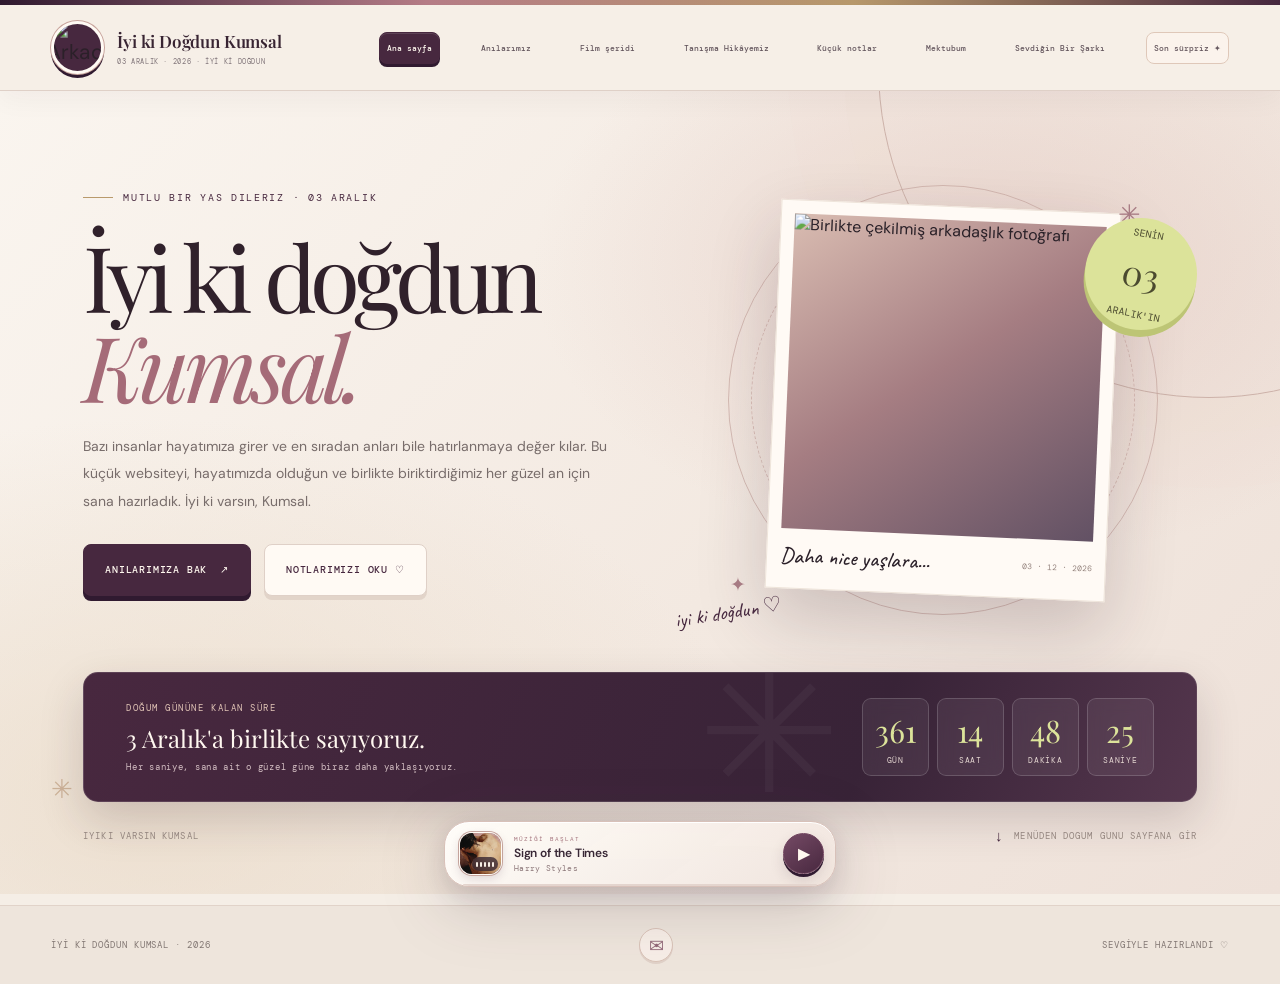
==== commit 9d7d7157: "Update index.html" ====
--- a/index.html
+++ b/index.html
@@ -637,6 +637,51 @@
 @media(max-width:360px){.music-time{gap:4px}.music-skip{padding:0 5px;font-size:6px}}
 @media(prefers-reduced-motion:reduce){.music-island.is-playing .music-panel-meta small:after{animation:none}.wish-message.is-revealing:after{animation:none}.music-skip{transition:none}}
 
+
+/* Kumsal 11.3 — Tanışma hikâyesi: daha kişisel, okunmaya değer bir bölüm */
+.story-page{background:radial-gradient(ellipse at 5% 42%,rgba(231,211,198,.46),transparent 33%),linear-gradient(180deg,#f8f2eb 0%,#f1e6de 100%)}
+.story-hero{background:radial-gradient(ellipse at 88% 8%,rgba(220,190,184,.58),transparent 36%),linear-gradient(132deg,#faf5ef,#f0e4dc)}
+.story-hero .page-description{max-width:620px}
+.story-body{max-width:1280px;padding-top:clamp(28px,4vw,52px)}
+.story-intro-card{display:grid;grid-template-columns:minmax(230px,.78fr) minmax(0,1.42fr);align-items:center;gap:clamp(28px,5vw,66px);padding:clamp(28px,5vw,58px);overflow:hidden;position:relative;border:1px solid #6b4a6044;border-radius:22px;background:radial-gradient(circle at 12% 20%,#76566b 0,transparent 34%),linear-gradient(130deg,#48283f 0%,#372337 72%,#503448 100%);box-shadow:0 22px 54px rgba(55,31,46,.16);color:#fff7ef}
+.story-intro-card:after{content:"";position:absolute;width:430px;height:430px;right:-260px;bottom:-300px;border:1px solid #f4dfc51c;border-radius:50%;box-shadow:0 0 0 35px #f4dfc50a,0 0 0 80px #f4dfc508;pointer-events:none}
+.story-intro-art{min-height:260px;position:relative;display:grid;place-items:center;isolation:isolate}
+.story-art-orbit{position:absolute;width:min(100%,260px);aspect-ratio:1;border:1px solid #e8cbb455;border-radius:50%;z-index:-1}
+.story-art-orbit-one:before,.story-art-orbit-one:after{content:"";position:absolute;inset:16px;border:1px dashed #e8cbb444;border-radius:50%}.story-art-orbit-one:after{inset:39px;border-style:solid;opacity:.65}
+.story-art-orbit-two{width:min(82%,212px);border-style:dashed;transform:rotate(24deg);opacity:.65}
+.story-stamp{width:156px;height:156px;border:1px solid #e5c69eaa;border-radius:50%;display:flex;flex-direction:column;align-items:center;justify-content:center;gap:5px;background:radial-gradient(circle,#69485f 0,#4a2c47 70%);box-shadow:0 0 0 9px #ffffff08,0 18px 45px #1b101b35;transform:rotate(-8deg);color:#e8c99c}
+.story-stamp span{font:8px var(--mono);letter-spacing:.25em}.story-stamp strong{font:58px/1 var(--serif);font-weight:400;color:#f1d7b3}
+.story-handnote{position:absolute;bottom:5px;right:2%;font:clamp(20px,2.4vw,27px) var(--hand);color:#efd4bc;transform:rotate(-8deg)}
+.story-intro-copy{position:relative;z-index:1;max-width:700px}.story-label{font:9px var(--mono);letter-spacing:.2em;color:#e0bd9b}.story-intro-copy h2{font:400 clamp(32px,4.1vw,52px)/1.13 var(--serif);letter-spacing:-.04em;margin:17px 0 20px;color:#fff8f0;text-wrap:balance}.story-intro-copy h2 em{font-weight:400;color:#e6bcb0}.story-intro-copy p{max-width:660px;color:#e1d0d0;font-size:13px;line-height:2;margin:0}.story-signoff{display:flex;align-items:center;gap:10px;margin-top:24px;padding-top:17px;border-top:1px solid #ffffff25;color:#f1d6b6;font:21px var(--hand)}.story-signoff span{font:15px var(--sans);color:#dca8a5}
+.story-timeline-heading{display:flex;align-items:end;justify-content:space-between;gap:20px;margin:clamp(42px,6vw,70px) 0 22px}.story-timeline-heading>span{font:9px var(--mono);letter-spacing:.18em;color:#9a7079;padding-bottom:6px}.story-timeline-heading h2{font:400 clamp(27px,3.2vw,39px)/1.15 var(--serif);letter-spacing:-.03em;color:#3e2a38;margin:0}.story-timeline-heading h2 em{color:#a56f79;font-weight:400}
+.story-timeline{display:grid;grid-template-columns:repeat(3,minmax(0,1fr));gap:16px;position:relative}
+.story-stop{position:relative;min-height:245px;padding:23px 23px 25px;border:1px solid #e4d5ca;border-radius:15px;background:linear-gradient(155deg,#fffaf5,#f4eae2);box-shadow:0 10px 26px rgba(55,31,46,.055);transition:transform .22s,box-shadow .22s,border-color .22s;overflow:hidden}
+.story-stop:hover{transform:translateY(-4px);border-color:#d2b4aa;box-shadow:0 16px 32px rgba(55,31,46,.10)}
+.story-stop:after{content:"";position:absolute;width:145px;height:145px;right:-75px;bottom:-88px;border:1px solid #c99a8d35;border-radius:50%;box-shadow:0 0 0 16px #c99a8d0c;pointer-events:none}
+.story-stop-top{display:flex;align-items:center;gap:11px;margin-bottom:27px}.story-stop-icon{width:37px;height:37px;display:grid;place-items:center;border-radius:50%;background:#efe0d9;border:1px solid #e5cec2;color:#946572;font:20px var(--serif)}.story-stop-label{font:8px var(--mono);letter-spacing:.18em;color:#9b7478}
+.story-stop h3{font:400 25px/1.2 var(--serif);color:#432d3d;margin:0 0 12px;max-width:270px}.story-stop p{font-size:12px;line-height:1.9;color:#7a6d6e;margin:0;max-width:360px}
+.story-last-note{display:grid;grid-template-columns:48px 1fr 32px;align-items:center;gap:18px;margin-top:18px;padding:25px 29px;border:1px solid #e2d1c7;border-radius:14px;background:linear-gradient(110deg,#eee1d7,#f8f0e9 70%);}
+.story-last-flower{width:43px;height:43px;border-radius:50%;display:grid;place-items:center;background:#fffaf4;color:#a9777e;box-shadow:0 3px 0 #dfcec3;font-size:21px}.story-last-kicker{font:8px var(--mono);letter-spacing:.2em;color:#987178}.story-last-note h2{font:400 clamp(21px,2.6vw,29px)/1.2 var(--serif);color:#482d3e;margin:7px 0 6px}.story-last-note p{font-size:11px;line-height:1.8;color:#827276;margin:0;max-width:760px}.story-last-heart{justify-self:end;color:#b78083;font-size:25px}
+@media(max-width:900px){.story-intro-card{grid-template-columns:210px minmax(0,1fr);gap:24px;padding:28px}.story-intro-art{min-height:220px}.story-stamp{width:135px;height:135px}.story-timeline{grid-template-columns:1fr}.story-stop{min-height:0}.story-stop-top{margin-bottom:17px}.story-stop h3{max-width:none}}
+@media(max-width:640px){.story-body{padding-top:22px}.story-intro-card{grid-template-columns:1fr;gap:16px;padding:25px 21px 27px;border-radius:17px}.story-intro-art{min-height:170px}.story-art-orbit{width:170px}.story-art-orbit-two{width:145px}.story-stamp{width:112px;height:112px}.story-stamp strong{font-size:44px}.story-stamp span{font-size:7px}.story-handnote{right:8%;bottom:-1px;font-size:20px}.story-intro-copy h2{font-size:34px;margin:12px 0 14px}.story-intro-copy p{font-size:12px;line-height:1.9}.story-signoff{margin-top:18px;padding-top:14px;font-size:20px}.story-timeline-heading{display:block;margin:37px 0 17px}.story-timeline-heading>span{display:block;margin-bottom:10px}.story-timeline-heading h2{font-size:29px}.story-timeline{gap:11px}.story-stop{padding:19px 18px 21px;border-radius:13px}.story-stop-top{margin-bottom:15px}.story-stop h3{font-size:23px;margin-bottom:8px}.story-stop p{font-size:11px;line-height:1.85}.story-last-note{grid-template-columns:35px 1fr;gap:12px;padding:19px 16px;margin-top:13px}.story-last-flower{width:34px;height:34px;font-size:17px}.story-last-note h2{font-size:23px}.story-last-note p{font-size:10px}.story-last-heart{display:none}}
+@media(prefers-reduced-motion:reduce){.story-stop{transition:none!important}}
+
+
+/* Kumsal 11.4 — Tanışma hikâyesindeki grup fotoğrafı */
+.story-intro-art{min-height:0;padding:14px 8px 20px;position:relative;display:grid;place-items:center;isolation:isolate}
+.story-art-orbit{pointer-events:none}
+.story-photo-frame{position:relative;z-index:1;width:min(100%,370px);margin:0;padding:10px 10px 13px;background:linear-gradient(145deg,#fffdf8,#f7eee4);border:1px solid #eadbd0;border-radius:4px;box-shadow:0 20px 42px rgba(18,10,20,.27),0 2px 0 #fff;transform:rotate(-2deg);transition:transform .35s ease,box-shadow .35s ease}
+.story-photo-frame:before{content:"";position:absolute;top:-10px;left:50%;width:74px;height:21px;transform:translateX(-50%) rotate(2deg);background:rgba(235,211,177,.78);border:1px solid rgba(255,255,255,.38);box-shadow:0 2px 7px rgba(30,20,20,.08);z-index:2}
+.story-photo-frame:hover{transform:rotate(0) translateY(-3px);box-shadow:0 25px 48px rgba(18,10,20,.32),0 2px 0 #fff}
+.story-photo-kicker{display:flex;align-items:center;justify-content:space-between;padding:2px 3px 9px;color:#9a7475;font:8px var(--mono);letter-spacing:.19em}
+.story-photo-kicker span{color:#bd936a;font-size:12px}
+.story-photo-frame img{display:block;width:100%;aspect-ratio:4/3;object-fit:cover;object-position:center 48%;border:1px solid #e2d4c9;border-radius:2px;filter:saturate(.91) contrast(.98);background:#e9ddd4}
+.story-photo-frame figcaption{display:flex;justify-content:center;align-items:center;gap:9px;padding:10px 2px 0;color:#765264;font:22px var(--hand);line-height:1.1}
+.story-photo-frame figcaption span{color:#b47e82;font:15px var(--sans)}
+@media(max-width:900px){.story-intro-art{min-height:0;padding:9px 3px 15px}.story-photo-frame{width:min(100%,310px)}}
+@media(max-width:640px){.story-intro-art{min-height:0;padding:6px 8px 12px}.story-photo-frame{width:min(100%,390px);padding:9px 9px 12px}.story-photo-kicker{font-size:7px}.story-photo-frame figcaption{font-size:21px}}
+@media(prefers-reduced-motion:reduce){.story-photo-frame{transition:none!important}}
+
 </style>
 </head>
 <body>
@@ -681,7 +726,7 @@
   <button class="menu-item" data-view="home"><span class="menu-icon">⌂</span><span><strong>Ana sayfa</strong><small>Doğum günü & sayaç</small></span></button>
   <button class="menu-item" data-view="memories"><span class="menu-icon">▧</span><span><strong>Anılar</strong><small>Fotoğraf albümü</small></span></button>
   <button class="menu-item" data-view="film"><span class="menu-icon">▤</span><span><strong>Film şeridi</strong><small>Hareketli hatıralar</small></span></button>
-  <button class="menu-item" data-view="story"><span class="menu-icon">✧</span><span><strong>Tanışma Hikâyemiz</strong><small>Birlikte geçen zaman</small></span></button>
+  <button class="menu-item" data-view="story"><span class="menu-icon">✧</span><span><strong>Tanışma Hikâyemiz</strong><small>İlk günden bugüne</small></span></button>
   <button class="menu-item" data-view="reasons"><span class="menu-icon">♡</span><span><strong>Küçük notlar</strong><small>Sana özel altı kart</small></span></button>
   <button class="menu-item" data-view="letter"><span class="menu-icon">✉</span><span><strong>Mektubum</strong><small>Kalpten birkaç satır</small></span></button>
   <button class="menu-item" data-view="song"><span class="menu-icon">♫</span><span><strong>Sevdiğin bir şarkı</strong><small>Sign of the Times</small></span></button>
@@ -720,9 +765,28 @@
  <div class="page-hero"><div class="page-kicker">Albümden Geriye Kalanlar</div><h1 class="page-title">Bizim küçük <em>film şeridimiz.</em></h1><p class="page-description">Birlikte geçirdiğimiz zamanların küçük kareleri. Film şeridi kendi kendine akıyor; durdurabilir, tekrar başlatabilir ve fotoğrafa tıklayarak kareyi büyütebilirsin.</p></div>
  <div class="page-body"><div class="film-intro"><div><div class="page-kicker">HATIRA RULOSU · SÜREKLİ HAREKET HALİNDE</div><p style="font:24px var(--serif);margin-top:8px;color:#fff4ed">Her karede başka bir biz.</p></div><div class="film-controls"><p>AKIŞI İSTEDİĞİNDE KONTROL ET ♡</p><button class="film-toggle" id="filmToggle" type="button" aria-pressed="false">AKIŞI DURDUR <span aria-hidden="true">Ⅱ</span></button></div></div><div class="film-viewport" id="filmViewport"><div class="film-track" id="filmTrack"></div></div><p class="film-help">Kareler burada küçük bir film gibi akıyor. Akışı durdurabilir ya da bir kareye dokunup onu büyük ekranda açabilirsin, İyi Seyirler Kumsal.</p></div>
 </section>
-<section class="view" id="view-story">
- <div class="page-hero"><div class="page-kicker">TANIŞMA HİKÂYEMİZ</div><h1 class="page-title">İyi ki seni <em>tanımışız.</em></h1><p class="page-description">Her güzel arkadaşlığın küçük başlangıçları, unutulmaz anları ve devam eden bir hikâyesi var. Burası bizimkini anlatmak için.</p></div>
- <div class="page-body"><div class="story-layout"><aside class="story-aside"><div class="big-star">✳</div><h3>Seninle biriktirdiğimiz her şey ve geçirdiğimiz her saniye bizler için çok kıymetli Kumsal.</h3><p>Bu hikâyenin en güzel tarafıysa, içinde daha yaşanmamış bir sürü güzel günün de olması.</p></aside><div class="chapters"><article class="chapter"><div class="chapter-num">BÖLÜM 01</div><div><h3>İyi ki tanışmışız</h3><p>Bazı tanışmaların ne zaman böyle değerli bir arkadaşlığa dönüştüğünü fark etmiyorsun. Bir bakıyorsun, en güzel anılarının içinde o kişi de var.</p></div></article><article class="chapter"><div class="chapter-num">BÖLÜM 02</div><div><h3>Küçük anlar, büyük hatıralar</h3><p>Bazen en özel şey büyük planlar değil; beraber edilen bir kahkaha, uzayan bir sohbet ve sıradan bir günü güzelleştiren küçücük şeyler.</p></div></article><article class="chapter"><div class="chapter-num">BÖLÜM 03</div><div><h3>İyi ki dediğim yer</h3><p>İyi ki hayatımdasın diyebilmek, bazen tek başına kocaman bir teşekkür. Bana kattığın her güzel şey için iyi ki.</p></div></article><article class="chapter"><div class="chapter-num">BÖLÜM 04</div><div><h3>Daha anlatılacak çok şey var</h3><p>Bu hikâyenin en sevdiğim yanı bitmemiş olması. Daha bir sürü yeni anı, fotoğraf, kahkaha ve yıllar sonra hatırlayıp gülümseyeceğimiz gün var.</p></div></article></div></div></div>
+<section class="view story-page" id="view-story">
+ <div class="page-hero story-hero"><div class="page-kicker">TANIŞTIĞIMIZDAN BUGÜNE</div><h1 class="page-title">İyi ki yollarımız <em>kesişmiş.</em></h1><p class="page-description">Bu sayfa, ilk tanıştığımız günden çok, sonrasında birlikte biriktirdiğimiz şeyler için. Biraz geçmişe bakalım istedik, Kumsal. ♡</p></div>
+ <div class="page-body story-body">
+  <div class="story-intro-card">
+   <div class="story-intro-art">
+    <span class="story-art-orbit story-art-orbit-one" aria-hidden="true"></span><span class="story-art-orbit story-art-orbit-two" aria-hidden="true"></span>
+    <figure class="story-photo-frame">
+     <div class="story-photo-kicker">BİZDEN BİR KARE <span>✦</span></div>
+     <img src="https://i.ibb.co/39Z7RpTV/kumsal-caglar-ismet-benna-denizli-arkadan-foto-3.jpg" alt="Kumsal, Benna, Çağlar ve İsmet birlikte bir gezi anısında" loading="lazy" decoding="async">
+     <figcaption>iyi ki tanışmışız <span aria-hidden="true">♡</span></figcaption>
+    </figure>
+   </div>
+   <div class="story-intro-copy"><span class="story-label">BİRAZ BİZDEN, BİRAZ SENDEN</span><h2>Tanıştık... sonra <em>bir sürü güzel şey birikti.</em></h2><p>Tanıştığımız günü düşündüğümüzde aklımıza sadece ilk an değil, sonrasında yaşadığımız her şey geliyor. Beraber güldüğümüz günler, fotoğraflara sığan anlar, aklımıza geldikçe hâlâ gülümsediğimiz küçük şeyler... Hepsi zamanla bizim için çok kıymetli oldu. Şimdi dönüp bakınca, bütün bu güzel şeylerin içinde senin de olmasına ne kadar sevindiğimizi bir kez daha anlıyoruz.</p><div class="story-signoff">İyi ki tanışmışız, Kumsal. <span>♡</span></div></div>
+  </div>
+  <div class="story-timeline-heading"><span>GERİYE DÖNÜP BAKINCA</span><h2>Bizim için güzel olan <em>birkaç şey...</em></h2></div>
+  <div class="story-timeline">
+   <article class="story-stop"><div class="story-stop-top"><span class="story-stop-icon">✧</span><span class="story-stop-label">İLK ZAMANLAR</span></div><h3>Birbirimizi tanımaya başladık.</h3><p>Önce tanıştık, sonra konuşmalar ve birlikte geçirilen zamanlar çoğaldı. Fark etmeden hayatımızda kendine ait güzel bir yer edindin.</p></article>
+   <article class="story-stop"><div class="story-stop-top"><span class="story-stop-icon">♡</span><span class="story-stop-label">BİRİKENLER</span></div><h3>Bir sürü şey paylaştık.</h3><p>Bazen bir fotoğraf, bazen aklımıza düşen küçücük bir olay yetiyor; o günü ve birlikte nasıl güldüğümüzü yeniden hatırlıyoruz. Biriktirdiklerimizin en güzel tarafı da bu.</p></article>
+   <article class="story-stop"><div class="story-stop-top"><span class="story-stop-icon">✦</span><span class="story-stop-label">BUGÜN</span></div><h3>İyi ki dediğimiz yerdeyiz.</h3><p>Bu sayfayı hazırlarken sana yalnızca doğum günün kutlu olsun demek değil, hayatımızda olduğun için teşekkür etmek de istedik. Bizim için yerin gerçekten ayrı.</p></article>
+  </div>
+  <div class="story-last-note"><span class="story-last-flower" aria-hidden="true">✳</span><div><span class="story-last-kicker">VE DAHA BİTMEDİ...</span><h2>Önümüzde birlikte yaşayacağımız daha çok şey var.</h2><p>Umarız yıllar sonra da yeni fotoğraflara bakıp “Hatırlıyor musun?” diye başlayacağımız bir sürü anımız olur. Şimdilik bu sayfaya birkaçını sığdırabildik.</p></div><span class="story-last-heart" aria-hidden="true">♡</span></div>
+ </div>
 </section>
 <section class="view" id="view-reasons">
  <div class="page-hero"><div class="page-kicker">SANA BIRAKTIĞIMIZ KÜÇÜK AMA İÇTEN NOTLAR</div><h1 class="page-title">Bizler için neden bu kadar <em>değerlisin?</em></h1><p class="page-description">Her kartın içinde sana söylemek istediğimiz küçük şeyler var. Bir tanesine dokun; arkasında ne saklı olduğunu gör. ♡</p></div>
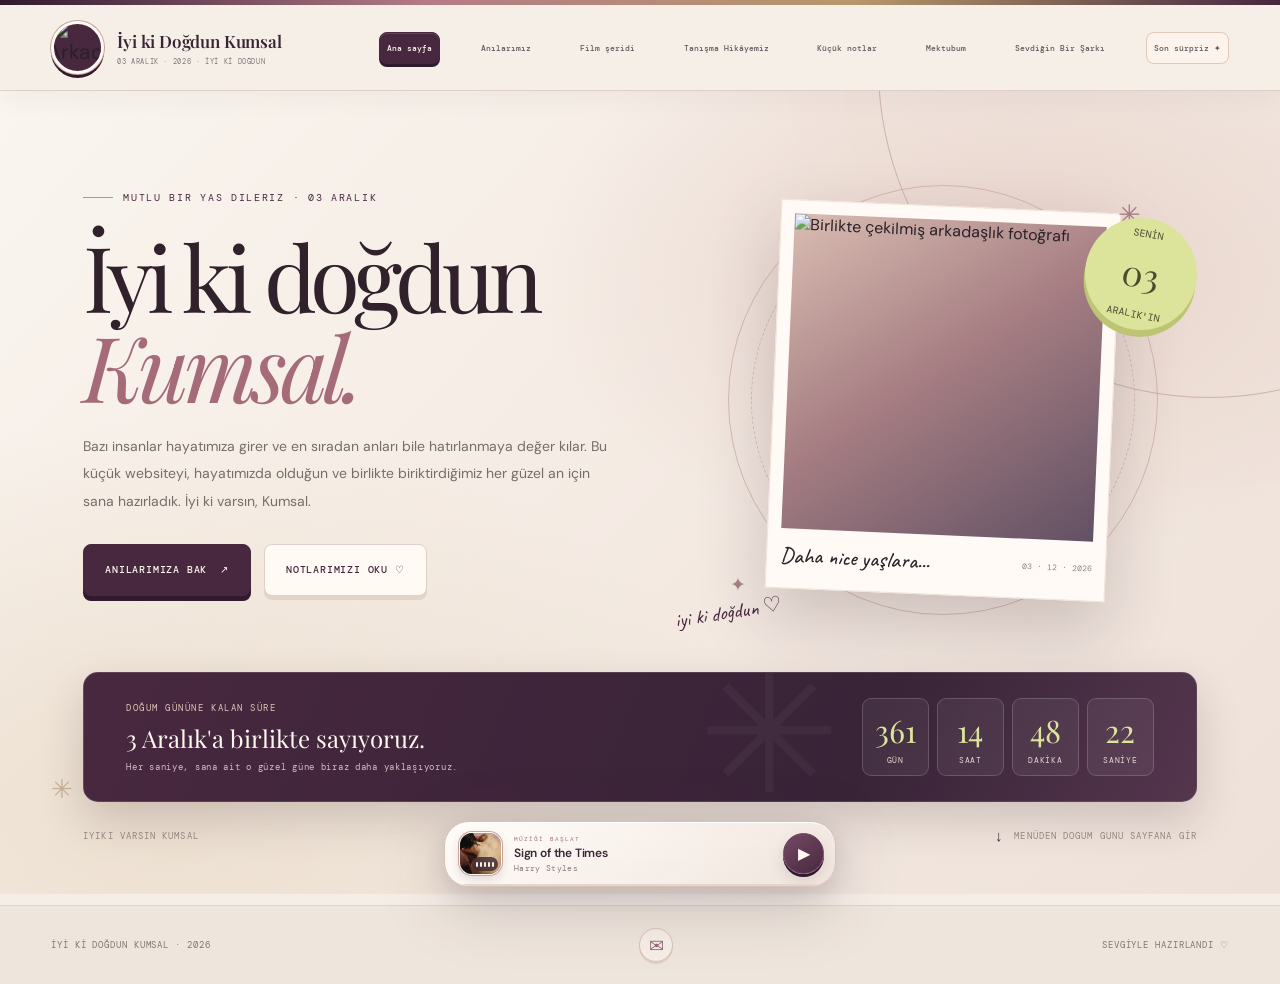
==== commit 4fb8cee6: "Add files via upload" ====
--- a/index.html
+++ b/index.html
@@ -223,12 +223,12 @@
 body.birthday-gate-open{overflow:hidden}body.birthday-mode .countdown-card{background:linear-gradient(112deg,#643d58,#4f304a 70%,#815269);border-color:#d6b18a88;box-shadow:0 18px 48px #30202b35}body.birthday-mode .count-unit strong{color:#f2c98f}body.birthday-mode .count-label{color:#f0d3c6}
 @keyframes party-orbit{to{transform:translate(-50%,-50%) rotate(360deg)}}@keyframes party-card-in{from{opacity:0;transform:translateY(24px) scale(.97)}to{opacity:1;transform:translateY(0) scale(1)}}@keyframes party-cheer-pop{0%{transform:scale(1)}55%{transform:scale(1.025)}100%{transform:scale(1)}}@keyframes crown-float{0%,100%{transform:translateY(0) rotate(-5deg)}50%{transform:translateY(-5px) rotate(5deg)}}@keyframes party-twinkle{0%,100%{opacity:.35;transform:scale(.8) rotate(0)}50%{opacity:1;transform:scale(1.15) rotate(18deg)}}@keyframes party-drift{0%,100%{transform:translateY(0) rotate(-7deg)}50%{transform:translateY(-22px) rotate(12deg)}}@keyframes site-party-reveal{from{opacity:.75;transform:scale(.985)}to{opacity:1;transform:scale(1)}}
 /* Finale page */
-.finale-page{background:radial-gradient(ellipse at 8% 15%,#f1ded5 0,transparent 34%),linear-gradient(180deg,#f8f2eb,#f0e4db)}.finale-shell{max-width:900px;margin:0 auto;display:grid;grid-template-columns:1fr;gap:24px}.wish-panel{position:relative;overflow:hidden;isolation:isolate;max-width:760px;width:100%;margin:0 auto;padding:clamp(30px,6vw,58px) clamp(22px,6vw,60px);text-align:center;border:1px solid #ead9ce;border-radius:22px;background:linear-gradient(145deg,#fffaf4,#f4e6dc);box-shadow:0 18px 48px #6c4a3e12}.wish-panel:before,.wish-panel:after{content:"";position:absolute;z-index:-1;border:1px solid #d5b9a733;border-radius:50%;pointer-events:none}.wish-panel:before{width:330px;height:330px;top:-210px;right:-110px;box-shadow:0 0 0 28px #d5b9a714}.wish-panel:after{width:240px;height:240px;bottom:-180px;left:-90px}.wish-orbit{position:absolute;inset:0;pointer-events:none;color:#c59b78}.wish-orbit span{position:absolute;font-size:20px;animation:party-twinkle 3.8s ease-in-out infinite}.wish-orbit span:nth-child(1){top:18%;left:9%}.wish-orbit span:nth-child(2){top:35%;right:9%;animation-delay:1s}.wish-orbit span:nth-child(3){bottom:12%;right:20%;animation-delay:1.8s}.wish-kicker{font:9px var(--mono);letter-spacing:.2em;color:#9c7473}.wish-icon{width:66px;height:66px;display:grid;place-items:center;border-radius:50%;margin:22px auto 17px;background:linear-gradient(145deg,#f7e6d1,#fffaf0);border:1px solid #e6cfb3;color:#b7865e;box-shadow:0 8px 20px #98734b18;font:35px var(--serif)}.wish-panel h2{font:400 clamp(39px,6vw,58px)/1.05 var(--serif);letter-spacing:-.045em;color:#3f2a3b;margin:0 0 14px}.wish-panel h2 em{color:#a76d7e}.wish-intro{max-width:470px;margin:0 auto;color:#827276;font:14px/1.85 var(--serif)}.wish-message{min-height:140px;max-width:530px;margin:26px auto 18px;padding:22px 24px;border-radius:14px;background:#fffdf8;border:1px solid #eaded3;display:flex;flex-direction:column;justify-content:center;gap:10px;box-shadow:0 7px 18px #684a3c0b;transition:transform .3s,background .3s}.wish-message.is-revealing{animation:wish-reveal .55s cubic-bezier(.2,.7,.2,1)}.wish-count{font:8px var(--mono);letter-spacing:.16em;color:#a47e76}.wish-message p{margin:0;color:#53424b;font:clamp(16px,2vw,19px)/1.75 var(--serif)}.wish-progress{max-width:530px;height:4px;margin:0 auto 22px;border-radius:99px;background:#e8dbd1;overflow:hidden}.wish-progress span{display:block;width:0;height:100%;border-radius:inherit;background:linear-gradient(90deg,#bb8190,#d8af78);transition:width .45s}.wish-next,.wish-final-trigger{min-height:52px;min-width:min(100%,260px);padding:0 24px;border:1px solid #69445d;border-radius:999px;background:#59384f;color:#fff8ef;font:10px var(--mono);letter-spacing:.12em;box-shadow:0 5px 0 #39283a;cursor:pointer;transition:transform .2s,box-shadow .2s,filter .2s}.wish-next span,.wish-final-trigger span{margin-left:10px;color:#e8c99d;font-size:16px}.wish-next:hover,.wish-final-trigger:hover{transform:translateY(-3px);box-shadow:0 8px 0 #39283a;filter:brightness(1.08)}.wish-next:active,.wish-final-trigger:active{transform:translateY(3px);box-shadow:0 2px 0 #39283a}.wish-next:disabled{opacity:.7;cursor:default;transform:none}.wish-final-trigger{margin-top:12px;background:linear-gradient(135deg,#a86f80,#86566d);border-color:#986779;box-shadow:0 5px 0 #684053}.final-secret{max-width:760px;width:100%;margin:0 auto;padding:clamp(28px,5vw,50px);border:1px solid #e6d2c5;background:linear-gradient(145deg,#fffdf8,#f6e8df);border-radius:20px;box-shadow:0 20px 48px #6b4b4215;text-align:center;animation:final-note-in .65s cubic-bezier(.2,.75,.2,1) both}.final-secret-top{display:flex;justify-content:space-between;gap:12px;color:#a27b79;font:8px var(--mono);letter-spacing:.14em}.final-secret-star{margin:22px auto 12px;color:#bf946b;font-size:30px}.final-secret h3{font:400 clamp(34px,5vw,52px)/1.08 var(--serif);letter-spacing:-.04em;color:#402a3a;margin:0 0 18px}.final-secret h3 em{color:#a86d7d}.final-secret p{max-width:570px;margin:0 auto;color:#75666b;font:15px/2 var(--serif)}.final-secret-sign{margin-top:25px;color:#956273;font:26px var(--hand)}.final-secret-names{margin-top:16px;color:#a17d78;font:8px var(--mono);letter-spacing:.18em}#finalSecret[hidden],#wishFinalTrigger[hidden]{display:none!important}@keyframes wish-reveal{0%{opacity:.25;transform:translateY(10px) scale(.98)}100%{opacity:1;transform:translateY(0) scale(1)}}@keyframes final-note-in{from{opacity:0;transform:translateY(18px)}to{opacity:1;transform:translateY(0)}}
+.finale-page{background:radial-gradient(ellipse at 8% 15%,#f1ded5 0,transparent 34%),linear-gradient(180deg,#f8f2eb,#f0e4db)}.finale-shell{max-width:900px;margin:0 auto;display:grid;grid-template-columns:1fr;gap:24px}.wish-panel{position:relative;overflow:hidden;isolation:isolate;max-width:760px;width:100%;margin:0 auto;padding:clamp(30px,6vw,58px) clamp(22px,6vw,60px);text-align:center;border:1px solid #ead9ce;border-radius:22px;background:linear-gradient(145deg,#fffaf4,#f4e6dc);box-shadow:0 18px 48px #6c4a3e12}.wish-panel:before,.wish-panel:after{content:"";position:absolute;z-index:-1;border:1px solid #d5b9a733;border-radius:50%;pointer-events:none}.wish-panel:before{width:330px;height:330px;top:-210px;right:-110px;box-shadow:0 0 0 28px #d5b9a714}.wish-panel:after{width:240px;height:240px;bottom:-180px;left:-90px}.wish-orbit{position:absolute;inset:0;pointer-events:none;color:#c59b78}.wish-orbit span{position:absolute;font-size:20px;animation:party-twinkle 3.8s ease-in-out infinite}.wish-orbit span:nth-child(1){top:18%;left:9%}.wish-orbit span:nth-child(2){top:35%;right:9%;animation-delay:1s}.wish-orbit span:nth-child(3){bottom:12%;right:20%;animation-delay:1.8s}.wish-kicker{font:9px var(--mono);letter-spacing:.2em;color:#9c7473}.wish-icon{width:66px;height:66px;display:grid;place-items:center;border-radius:50%;margin:22px auto 17px;background:linear-gradient(145deg,#f7e6d1,#fffaf0);border:1px solid #e6cfb3;color:#b7865e;box-shadow:0 8px 20px #98734b18;font:35px var(--serif)}.wish-panel h2{font:400 clamp(39px,6vw,58px)/1.05 var(--serif);letter-spacing:-.045em;color:#3f2a3b;margin:0 0 14px}.wish-panel h2 em{color:#a76d7e}.wish-intro{max-width:470px;margin:0 auto;color:#827276;font:14px/1.85 var(--serif)}.wish-message{min-height:140px;max-width:530px;margin:26px auto 18px;padding:22px 24px;border-radius:14px;background:#fffdf8;border:1px solid #eaded3;display:flex;flex-direction:column;justify-content:center;gap:10px;box-shadow:0 7px 18px #684a3c0b;transition:transform .3s,background .3s}.wish-message.is-revealing{animation:wish-reveal .55s cubic-bezier(.2,.7,.2,1)}.wish-count{font:8px var(--mono);letter-spacing:.16em;color:#a47e76}.wish-message p{margin:0;color:#53424b;font:clamp(16px,2vw,19px)/1.75 var(--serif)}.wish-progress{max-width:530px;height:4px;margin:0 auto 22px;border-radius:99px;background:#e8dbd1;overflow:hidden}.wish-progress span{display:block;width:0;height:100%;border-radius:inherit;background:linear-gradient(90deg,#bb8190,#d8af78);transition:width .45s}.wish-next,.wish-final-trigger{min-height:52px;min-width:min(100%,260px);padding:0 24px;border:1px solid #69445d;border-radius:999px;background:#59384f;color:#fff8ef;font:10px var(--mono);letter-spacing:.12em;box-shadow:0 5px 0 #39283a;cursor:pointer;transition:transform .2s,box-shadow .2s,filter .2s}.wish-next span,.wish-final-trigger span{margin-left:10px;color:#e8c99d;font-size:16px}.wish-next:hover,.wish-final-trigger:hover{transform:translateY(-3px);box-shadow:0 8px 0 #39283a;filter:brightness(1.08)}.wish-next:active,.wish-final-trigger:active{transform:translateY(3px);box-shadow:0 2px 0 #39283a}.wish-next:disabled{opacity:.7;cursor:default;transform:none}.wish-final-trigger{margin-top:12px;background:linear-gradient(135deg,#a86f80,#86566d);border-color:#986779;box-shadow:0 5px 0 #684053}.final-secret{max-width:760px;width:100%;margin:0 auto;padding:clamp(28px,5vw,50px);border:1px solid #e6d2c5;background:linear-gradient(145deg,#fffdf8,#f6e8df);border-radius:20px;box-shadow:0 20px 48px #6b4b4215;text-align:center;animation:final-note-in .65s cubic-bezier(.2,.75,.2,1) both}.final-secret-top{display:flex;justify-content:space-between;gap:12px;color:#a27b79;font:8px var(--mono);letter-spacing:.14em}.final-secret-star{margin:22px auto 12px;color:#bf946b;font-size:30px}.final-secret h3{font:400 clamp(34px,5vw,52px)/1.08 var(--serif);letter-spacing:-.04em;color:#402a3a;margin:0 0 18px}.final-secret h3 em{color:#a86d7d}.final-secret p{max-width:570px;margin:0 auto;color:#75666b;font:15px/2 var(--serif)}.final-secret-sign{margin-top:25px;color:#956273;font:26px var(--hand)}.final-secret-names{margin-top:16px;color:#a17d78;font:8px var(--mono);letter-spacing:.18em}#finalSecret[hidden],#wishFinalTrigger[hidden],#creditsTrigger[hidden],#filmCredits[hidden]{display:none!important}@keyframes wish-reveal{0%{opacity:.25;transform:translateY(10px) scale(.98)}100%{opacity:1;transform:translateY(0) scale(1)}}@keyframes final-note-in{from{opacity:0;transform:translateY(18px)}to{opacity:1;transform:translateY(0)}}
 @media(max-width:640px){.birthday-overlay{padding:16px}.birthday-content{border-radius:24px;padding:33px 20px 30px}.birthday-kicker{font-size:7px;letter-spacing:.13em;gap:8px}.birthday-crown{width:50px;height:50px;margin-top:20px}.birthday-content h2{font-size:clamp(48px,13vw,68px);margin:17px 0}.birthday-message{font-size:15px}.birthday-enter{width:min(100%,320px);min-height:58px}.birthday-under{font-size:7px;letter-spacing:.08em}.birthday-foot{font-size:7px;letter-spacing:.15em}.spark-one{left:5%;top:9%}.spark-two{right:5%;top:13%}.spark-three{left:7%;bottom:8%}.spark-four{right:6%;bottom:11%}.back-to-top{right:15px;bottom:15px;width:42px;height:42px}.wish-panel{padding:34px 20px}.wish-message{padding:20px 16px;min-height:150px}.final-secret{padding:28px 20px}.final-secret-top{font-size:7px}.final-secret p{font-size:14px;line-height:1.85}}
 @media(prefers-reduced-motion:reduce){.birthday-overlay:before,.birthday-overlay:after,.birthday-content,.birthday-spark,.birthday-confetti,.birthday-crown,.wish-orbit span{animation:none!important}.birthday-overlay,.birthday-enter,.wish-next,.wish-final-trigger,.final-secret,.wish-message{transition:none!important}.birthday-enter:before{display:none!important}}
 
 
-/* Kumsal 11.0 ULTRA — refined desktop header, editorial memories, and interactive moments */
+/* Kumsal 12.0 — personal notes and wishes redesign */
 @media (min-width:1201px){
   .header{display:flex;align-items:center;justify-content:space-between;gap:clamp(10px,1.1vw,18px);padding-inline:clamp(22px,3vw,54px)}
   .brand{flex:0 0 auto;max-width:290px;min-width:0}
@@ -269,7 +269,7 @@
   }
 }
 
-/* Kumsal 11.0 ULTRA — refined desktop navigation without the old overlap. */
+/* Kumsal 12.0 — refined desktop navigation without the old overlap. */
 @media (min-width:1201px){
  .header{display:grid;grid-template-columns:minmax(255px,300px) minmax(0,1fr);align-items:center;gap:clamp(18px,2.2vw,34px);padding-inline:clamp(30px,4vw,62px)}
  .brand{width:100%;max-width:none;min-width:0;gap:13px}
@@ -387,7 +387,7 @@
 html.low-motion .film-track{animation-duration:180s!important}html.low-motion .memory-card:hover,html.low-motion .film-frame:hover{transform:none!important}html.low-motion .view{animation-duration:.16s!important}
 
 
-/* KUMSAL 11.0 ULTRA — compact Dynamic-Island-inspired soundtrack controls */
+/* KUMSAL 12.0 — compact Dynamic-Island-inspired soundtrack controls */
 .music-island{position:fixed;left:50%;bottom:calc(env(safe-area-inset-bottom,0px) + 14px);transform:translateX(-50%);z-index:150;width:min(365px,calc(100vw - 28px));color:#3b2937;pointer-events:none;filter:drop-shadow(0 12px 28px rgba(48,26,48,.16));}
 .music-island-capsule{min-height:62px;display:grid;grid-template-columns:minmax(0,1fr) 42px;align-items:center;gap:9px;padding:7px 9px 7px 10px;border:1px solid #ddcbc2;border-radius:999px;background:linear-gradient(145deg,rgba(255,252,247,.97),rgba(242,232,224,.96));box-shadow:inset 0 1px 0 #fff,0 5px 16px rgba(48,26,48,.08);backdrop-filter:blur(22px);-webkit-backdrop-filter:blur(22px);pointer-events:auto;transition:border-radius .28s,background .28s,box-shadow .28s;}
 .music-island.island-open .music-island-capsule{border-color:#c9a7a0;border-radius:22px 22px 13px 13px;box-shadow:inset 0 1px 0 #fff,0 2px 7px rgba(48,26,48,.05);}
@@ -681,6 +681,247 @@
 @media(max-width:900px){.story-intro-art{min-height:0;padding:9px 3px 15px}.story-photo-frame{width:min(100%,310px)}}
 @media(max-width:640px){.story-intro-art{min-height:0;padding:6px 8px 12px}.story-photo-frame{width:min(100%,390px);padding:9px 9px 12px}.story-photo-kicker{font-size:7px}.story-photo-frame figcaption{font-size:21px}}
 @media(prefers-reduced-motion:reduce){.story-photo-frame{transition:none!important}}
+
+
+
+/* KUMSAL 12.0 — a small personal notebook and a five-wish keepsake room */
+.notes-page{background:radial-gradient(ellipse at 7% 40%,rgba(229,208,195,.5),transparent 34%),linear-gradient(180deg,#f8f2eb,#f1e6de)}
+.notes-hero{background:radial-gradient(ellipse at 88% 4%,rgba(222,193,185,.58),transparent 36%),linear-gradient(132deg,#faf5ef,#f0e5dc)}
+.notes-body{max-width:1320px;padding-top:clamp(28px,4vw,54px)}
+.notes-desk{position:relative;padding:clamp(22px,4vw,48px);border:1px solid #e3d4c8;border-radius:20px;background:linear-gradient(145deg,#fdf9f3,#f4e9df);box-shadow:0 22px 55px rgba(55,31,46,.10),inset 0 1px 0 #fff;overflow:hidden}
+.notes-desk:before{content:"";position:absolute;inset:12px;border:1px solid #e8dcd1;border-radius:13px;pointer-events:none}
+.notes-desk:after{content:"";position:absolute;right:-100px;top:-170px;width:350px;height:350px;border:1px solid #d9c2b533;border-radius:50%;box-shadow:0 0 0 28px #d9c2b51a,0 0 0 66px #d9c2b510;pointer-events:none}
+.notes-desk-top{position:relative;z-index:1;display:flex;align-items:end;justify-content:space-between;gap:20px;margin:0 2px 26px;padding:0 0 21px;border-bottom:1px solid #e4d5ca}
+.notes-desk-kicker{font:8px var(--mono);letter-spacing:.2em;color:#a27779}
+.notes-desk-top h2{margin:8px 0 0;color:#3d2938;font:400 clamp(32px,4.5vw,50px)/1.05 var(--serif);letter-spacing:-.045em}
+.notes-desk-top h2 em{color:#a66f7b;font-weight:400}
+.notes-desk-side{display:flex;align-items:center;gap:10px;color:#9a8580;font:7px/1.7 var(--mono);letter-spacing:.1em;text-align:right;flex:none}
+.notes-paperclip{display:grid;place-items:center;width:39px;height:39px;border:1px solid #ddc8b8;border-radius:50%;background:#fffaf4;color:#b18470;font:20px var(--serif);box-shadow:0 4px 0 #e7d9cd}
+.notes-grid{position:relative;z-index:1;display:grid;grid-template-columns:repeat(3,minmax(0,1fr));gap:16px}
+.small-note-card{position:relative;min-height:222px;display:flex;flex-direction:column;align-items:flex-start;text-align:left;overflow:hidden;padding:20px 21px 17px;border:1px solid #e2d4ca;border-radius:9px;color:#3e2d38;box-shadow:0 8px 18px rgba(61,43,48,.07);cursor:pointer;transition:transform .22s,box-shadow .22s,border-color .22s;background:#fffaf5}
+.small-note-card:before{content:"";position:absolute;top:-20px;right:22px;width:48px;height:48px;border:1px solid #ffffff80;border-radius:50%;background:#ffffff24}
+.small-note-card:after{content:"";position:absolute;right:-22px;bottom:-42px;width:118px;height:118px;border:1px solid #ffffff60;border-radius:50%;pointer-events:none}
+.small-note-card:hover{transform:translateY(-5px) rotate(-.3deg);box-shadow:0 16px 30px rgba(61,43,48,.13);border-color:#c9aaa0;z-index:2}
+.small-note-card:active{transform:translateY(-1px)}
+.note-tone-rose{background:linear-gradient(145deg,#fff9f5,#f2e1dc)}.note-tone-cream{background:linear-gradient(145deg,#fffdf7,#f2eadb)}.note-tone-lilac{background:linear-gradient(145deg,#fbf7f6,#eae1e9)}.note-tone-sage{background:linear-gradient(145deg,#f8faf4,#e6eadc)}.note-tone-peach{background:linear-gradient(145deg,#fff9f1,#f2e3d5)}.note-tone-plum{background:linear-gradient(145deg,#60465b,#3d2b41);color:#fff8f0;border-color:#6f5267}
+.small-note-top{width:100%;display:flex;justify-content:space-between;align-items:center;font:7px var(--mono);letter-spacing:.15em;color:#98777b}
+.note-tone-plum .small-note-top{color:#e3c6ba}.small-note-symbol{font:14px var(--sans);opacity:.7}
+.small-note-mark{display:grid;place-items:center;width:40px;height:40px;margin:20px 0 13px;border:1px solid #d9bdb3;border-radius:50%;background:#fffaf4;color:#a66f7b;font:22px var(--serif);box-shadow:0 4px 10px #5b37450b}
+.note-tone-plum .small-note-mark{background:#ffffff12;border-color:#d8b8a5;color:#f0d7c1}
+.small-note-card strong{max-width:100%;font:400 clamp(19px,2vw,24px)/1.17 var(--serif);letter-spacing:-.025em;color:inherit}
+.small-note-teaser{max-width:290px;margin-top:8px;color:#7d6c70;font:11px/1.7 var(--sans)}.note-tone-plum .small-note-teaser{color:#e0cfd1}
+.small-note-bottom{display:flex;justify-content:space-between;align-items:center;width:100%;margin-top:auto;padding-top:16px;color:#98777b;font:7px var(--mono);letter-spacing:.15em}
+.small-note-bottom span{font:16px var(--sans);color:#a76f7d}.note-tone-plum .small-note-bottom{color:#e7c9bd}.note-tone-plum .small-note-bottom span{color:#f2d1a9}
+.notes-desk-foot{position:relative;z-index:1;display:flex;justify-content:space-between;gap:16px;margin-top:21px;padding:15px 2px 0;border-top:1px solid #e4d5ca;color:#a18b83;font:7px var(--mono);letter-spacing:.13em}
+.small-note-overlay,.wish-note-overlay{position:fixed;inset:0;z-index:850;display:grid;place-items:center;padding:18px;background:rgba(37,24,36,.66);backdrop-filter:blur(11px);-webkit-backdrop-filter:blur(11px);opacity:0;visibility:hidden;pointer-events:none;transition:opacity .28s,visibility .28s}
+.small-note-overlay.open,.wish-note-overlay.open{opacity:1;visibility:visible;pointer-events:auto}
+.small-note-paper,.wish-note-paper{position:relative;width:min(100%,560px);max-height:min(88svh,780px);overflow:auto;padding:clamp(30px,6vw,56px);text-align:center;border:1px solid #ead8ca;background:linear-gradient(90deg,transparent 0 34px,rgba(202,151,146,.12) 34px 35px,transparent 35px),repeating-linear-gradient(180deg,#fffaf4 0,#fffaf4 41px,#f1e8e1 42px);box-shadow:0 34px 100px #0006,0 3px 0 #fffdf9;transform:translateY(18px) scale(.975);transition:transform .38s cubic-bezier(.2,.8,.2,1)}
+.small-note-paper:before,.wish-note-paper:before{content:"";position:absolute;inset:12px;border:1px solid #ead8ca;pointer-events:none}
+.small-note-overlay.open .small-note-paper,.wish-note-overlay.open .wish-note-paper{transform:translateY(0) scale(1);animation:note-sheet-in .48s cubic-bezier(.2,.8,.2,1) both}
+.small-note-close,.wish-note-close{position:absolute;right:19px;top:17px;z-index:2;width:37px;height:37px;border:1px solid #e2d1c7;border-radius:50%;background:#fffdf8;color:#70465a;font-size:22px;cursor:pointer}
+.small-note-paper-top,.wish-note-top{position:relative;z-index:1;display:flex;justify-content:space-between;gap:12px;color:#a27b7b;font:8px var(--mono);letter-spacing:.17em}
+.small-note-paper-mark,.wish-note-stamp{width:62px;height:62px;margin:29px auto 17px;display:grid;place-items:center;border:1px solid #dec5b6;border-radius:50%;background:linear-gradient(145deg,#f8eadb,#fffaf0);color:#a87579;box-shadow:0 0 0 6px #ead9ce,0 0 0 7px #c9a89c;font:28px var(--serif)}
+.small-note-paper-kicker,.wish-note-index{position:relative;z-index:1;color:#a06e78;font:8px var(--mono);letter-spacing:.19em}
+.small-note-paper h2,.wish-note-paper h2{position:relative;z-index:1;margin:17px 0 19px;color:#432d3e;font:400 clamp(32px,5vw,45px)/1.1 var(--serif);letter-spacing:-.04em}
+.small-note-paper p,.wish-note-paper p{position:relative;z-index:1;max-width:420px;margin:0 auto;color:#65525a;font:clamp(16px,2.3vw,19px)/1.9 var(--serif)}
+.small-note-paper-sign{margin:28px 0 23px;color:#916579;font:24px var(--hand)}.small-note-paper-sign span{color:#b47e84}
+.small-note-done,.wish-note-done{position:relative;z-index:1;min-height:43px;padding:0 18px;border:1px solid #d9c4b8;border-radius:999px;background:#fffaf4;color:#745366;font:8px var(--mono);letter-spacing:.12em;cursor:pointer;transition:background .2s,transform .2s}
+.small-note-done:hover,.wish-note-done:hover{background:#f3e6df;transform:translateY(-2px)}
+
+/* Wishes become a keepsake collection, not a one-button quote generator. */
+.kumsal-wishes-page{background:radial-gradient(ellipse at 10% 45%,rgba(231,211,198,.55),transparent 34%),linear-gradient(180deg,#f8f2eb,#f0e4db)}
+.wishes-hero{background:radial-gradient(ellipse at 88% 4%,rgba(225,194,185,.6),transparent 37%),linear-gradient(132deg,#faf5ef,#f0e5dc)}
+.wishes-body{max-width:1260px;padding-top:clamp(26px,4vw,52px)}
+.wish-room{position:relative;overflow:hidden;padding:clamp(24px,4.5vw,52px);border:1px solid #5d405b;border-radius:24px;background:radial-gradient(ellipse at 15% 0%,#5a4057 0,transparent 38%),radial-gradient(ellipse at 100% 100%,#523d51 0,transparent 36%),linear-gradient(145deg,#302331,#241c2b 65%,#38283a);box-shadow:0 25px 65px rgba(42,28,43,.22);color:#fff7ef}
+.wish-room:before{content:"";position:absolute;inset:13px;border:1px solid #f0d8c51e;border-radius:17px;pointer-events:none}
+.wish-room:after{content:"✧";position:absolute;right:8%;top:4%;color:#e4c59b24;font:clamp(90px,18vw,190px) var(--serif);pointer-events:none}
+.wish-room-heading{position:relative;z-index:1;display:flex;align-items:center;justify-content:space-between;gap:22px;padding:0 0 27px;border-bottom:1px solid #ffffff20}
+.wish-room-kicker{color:#d9b58e;font:8px var(--mono);letter-spacing:.2em}
+.wish-room-heading h2{max-width:720px;margin:12px 0 10px;color:#fff8f0;font:400 clamp(31px,4.5vw,50px)/1.06 var(--serif);letter-spacing:-.045em}
+.wish-room-heading h2 em{color:#e6b9ad;font-weight:400}
+.wish-room-heading p{max-width:610px;margin:0;color:#cdbdc4;font:12px/1.8 var(--sans)}
+.wish-room-seal{position:relative;flex:none;width:85px;height:85px;display:flex;flex-direction:column;align-items:center;justify-content:center;gap:1px;border:1px solid #d7b78f88;border-radius:50%;background:#ffffff0a;color:#e6c69c;transform:rotate(9deg);box-shadow:0 0 0 7px #ffffff08}
+.wish-room-seal span{font:25px var(--serif)}.wish-room-seal small{font:7px/1.25 var(--mono);letter-spacing:.1em;text-align:center}
+.wish-card-grid{position:relative;z-index:1;display:grid;grid-template-columns:repeat(3,minmax(0,1fr));gap:13px;margin-top:27px}
+.wish-card{position:relative;min-width:0;min-height:210px;display:flex;flex-direction:column;align-items:flex-start;padding:17px 18px 15px;border:1px solid #ffffff29;border-radius:13px;background:linear-gradient(145deg,#fffaf3,#f0e3d9);color:#3c2a39;text-align:left;box-shadow:0 9px 21px #160f1c28;overflow:hidden;cursor:pointer;transition:transform .22s,border-color .22s,box-shadow .22s,background .22s}
+.wish-card:before{content:"";position:absolute;width:105px;height:105px;right:-37px;top:-48px;border:1px solid #b98f8430;border-radius:50%;box-shadow:0 0 0 13px #b98f8410}
+.wish-card:hover{transform:translateY(-4px);box-shadow:0 15px 28px #160f1c45;border-color:#e4c9b4}
+.wish-card:active{transform:translateY(-1px)}
+.wish-card-gold{background:linear-gradient(145deg,#fff9eb,#eee0c9)}.wish-card-sage{background:linear-gradient(145deg,#f8f8ef,#e5e8d9)}.wish-card-lilac{background:linear-gradient(145deg,#fbf5f8,#e9dce7)}.wish-card-peach{background:linear-gradient(145deg,#fff7f0,#efdcd3)}
+.wish-card-plum{background:linear-gradient(145deg,#62435e,#3e2b45);color:#fff8ef;border-color:#94728a}
+.wish-card-top{position:relative;z-index:1;width:100%;display:flex;justify-content:space-between;gap:8px;color:#9b7a78;font:7px var(--mono);letter-spacing:.13em}.wish-card-plum .wish-card-top{color:#e6c9c0}
+.wish-card-state{font-size:6px;color:#b18b77}.wish-card-icon{position:relative;z-index:1;width:39px;height:39px;display:grid;place-items:center;margin:17px 0 10px;border:1px solid #d8c2b4;border-radius:50%;background:#fff9f1;color:#a67579;font:21px var(--serif)}.wish-card-plum .wish-card-icon{background:#ffffff12;border-color:#d5b7a5;color:#f0d5bd}
+.wish-card strong{position:relative;z-index:1;color:inherit;font:400 24px/1.1 var(--serif);letter-spacing:-.03em}.wish-card-sub{position:relative;z-index:1;margin-top:6px;color:#817075;font:10px/1.6 var(--sans)}.wish-card-plum .wish-card-sub{color:#e4d0d0}
+.wish-card-open{position:relative;z-index:1;display:flex;align-items:center;justify-content:space-between;width:100%;margin-top:auto;padding-top:14px;color:#977176;font:7px var(--mono);letter-spacing:.15em}.wish-card-open b{font:16px var(--sans);font-weight:400;color:#a6777d}.wish-card-plum .wish-card-open{color:#e8c9bd}.wish-card-plum .wish-card-open b{color:#f1d5ad}
+.wish-card.is-opened{border-color:#c7a17f;box-shadow:inset 0 0 0 1px #c7a17f55,0 10px 22px #160f1c25}.wish-card.is-opened .wish-card-state{color:#6c936d}.wish-card.is-opened .wish-card-state:before{content:"✓ ";font-size:9px}.wish-card.is-opened .wish-card-open{color:#72866c}.wish-card.is-opened .wish-card-open b{color:#72866c}
+.wish-room-progress{position:relative;z-index:1;margin-top:28px;padding:17px 18px 14px;border:1px solid #ffffff20;border-radius:12px;background:#ffffff08}
+.wish-progress-label{display:flex;justify-content:space-between;gap:12px;color:#d7c4c9;font:8px var(--mono);letter-spacing:.08em}.wish-progress-label strong{color:#e6c69a;font-weight:500;font-variant-numeric:tabular-nums}
+.wish-progress-track{height:5px;margin-top:12px;border-radius:99px;background:#ffffff1a;overflow:hidden}.wish-progress-track span{display:block;width:0;height:100%;border-radius:inherit;background:linear-gradient(90deg,#c78a8f,#e3c18f);box-shadow:0 0 12px #e1bc8e55;transition:width .45s cubic-bezier(.2,.8,.2,1)}
+.wish-progress-dots{display:flex;justify-content:space-between;margin-top:9px;padding:0 1px}.wish-progress-dots i{width:4px;height:4px;border-radius:50%;background:#ffffff32;transition:background .2s,transform .2s}.wish-progress-dots i.active{background:#e4c18e;transform:scale(1.5)}
+.wish-room-bottom{position:relative;z-index:1;display:flex;justify-content:space-between;gap:12px;margin-top:18px;color:#bba9b4;font:7px var(--mono);letter-spacing:.13em}
+.wish-final-trigger{position:relative;z-index:1;display:block;margin:23px auto 0;min-height:48px;padding:0 22px;border:1px solid #e4c59b;border-radius:999px;background:linear-gradient(135deg,#e7c79b,#bd937b);color:#382738;font:8px var(--mono);letter-spacing:.12em;box-shadow:0 5px 0 #1c1522,0 12px 24px #160f1c40;cursor:pointer;transition:transform .2s,box-shadow .2s}.wish-final-trigger:hover{transform:translateY(-3px);box-shadow:0 8px 0 #1c1522,0 16px 28px #160f1c50}.wish-final-trigger span{margin-left:8px;color:#754a5d;font-size:15px}
+.wish-note-paper{background:linear-gradient(90deg,transparent 0 32px,rgba(202,151,146,.14) 32px 33px,transparent 33px),repeating-linear-gradient(180deg,#fffaf4 0,#fffaf4 42px,#f0e7df 43px);width:min(100%,535px)}
+.wish-note-stamp{background:linear-gradient(145deg,#f2e1cf,#fff9ec);color:#a77b77}
+.wish-note-index{color:#a07479}
+.wish-note-paper h2{font-size:clamp(34px,5vw,46px)}
+.wish-note-paper p{font-size:clamp(16px,2.4vw,19px);line-height:1.95}
+.wish-note-rule{display:flex;align-items:center;gap:12px;max-width:160px;margin:26px auto 15px;color:#bc946d}.wish-note-rule:before,.wish-note-rule:after{content:"";height:1px;flex:1;background:#ddc6b3}
+.wish-note-sign{margin:0 0 22px;color:#986e75;font:22px var(--hand)}
+#finalSecret{scroll-margin:110px 0}
+@keyframes note-sheet-in{0%{opacity:.45;clip-path:inset(7% 0 0);transform:translateY(20px) scale(.97)}100%{opacity:1;clip-path:inset(0);transform:translateY(0) scale(1)}}
+@media(max-width:900px){.notes-grid{grid-template-columns:repeat(2,minmax(0,1fr))}.wish-card-grid{grid-template-columns:repeat(2,minmax(0,1fr))}.wish-card:last-child{grid-column:1/-1;min-height:180px}}
+@media(max-width:640px){
+ .notes-body,.wishes-body{padding:25px 14px 60px}
+ .notes-desk{padding:23px 15px 17px;border-radius:16px}.notes-desk:before{inset:8px;border-radius:10px}
+ .notes-desk-top{align-items:center;margin:0 3px 17px;padding-bottom:15px}.notes-desk-top h2{font-size:31px}.notes-desk-side{font-size:6px;gap:6px}.notes-paperclip{width:32px;height:32px;font-size:16px}
+ .notes-grid{grid-template-columns:repeat(2,minmax(0,1fr));gap:9px}
+ .small-note-card{min-height:195px;padding:14px 12px 12px;border-radius:8px}.small-note-top{font-size:6px;letter-spacing:.09em}.small-note-mark{width:34px;height:34px;margin:15px 0 10px;font-size:18px}.small-note-card strong{font-size:clamp(17px,4.6vw,20px)}.small-note-teaser{font-size:9px;line-height:1.55;margin-top:6px}.small-note-bottom{font-size:6px;padding-top:11px;letter-spacing:.1em}.notes-desk-foot{font-size:6px;letter-spacing:.06em;gap:8px;margin-top:16px;padding-top:12px}
+ .small-note-overlay,.wish-note-overlay{padding:12px}.small-note-paper,.wish-note-paper{padding:27px 22px 25px;max-height:88svh}.small-note-paper:before,.wish-note-paper:before{inset:8px}.small-note-close,.wish-note-close{top:13px;right:13px;width:34px;height:34px}.small-note-paper-mark,.wish-note-stamp{width:52px;height:52px;margin:23px auto 15px}.small-note-paper h2,.wish-note-paper h2{font-size:34px}.small-note-paper p,.wish-note-paper p{font-size:15px;line-height:1.85}
+ .wish-room{padding:24px 15px 18px;border-radius:18px}.wish-room:before{inset:8px;border-radius:12px}.wish-room-heading{align-items:flex-start;padding-bottom:18px;gap:10px}.wish-room-heading h2{font-size:31px;margin:10px 0 8px}.wish-room-heading p{font-size:10px;line-height:1.7}.wish-room-seal{width:59px;height:59px;margin-top:4px}.wish-room-seal span{font-size:18px}.wish-room-seal small{font-size:6px}
+ .wish-card-grid{gap:9px;margin-top:18px}.wish-card{min-height:180px;padding:13px 12px 12px;border-radius:10px}.wish-card-top{font-size:6px;letter-spacing:.08em}.wish-card-state{font-size:5px}.wish-card-icon{width:32px;height:32px;margin:13px 0 8px;font-size:17px}.wish-card strong{font-size:20px}.wish-card-sub{font-size:8px}.wish-card-open{font-size:6px;padding-top:10px}.wish-card:last-child{min-height:160px}
+ .wish-room-progress{margin-top:19px;padding:13px 12px 11px}.wish-progress-label{font-size:7px}.wish-room-bottom{font-size:5px;letter-spacing:.06em;gap:6px;margin-top:13px}.wish-final-trigger{font-size:7px;padding:0 15px;min-height:45px}
+ .wish-note-paper{padding:26px 22px 24px}.wish-note-paper h2{font-size:35px}.wish-note-paper p{font-size:15px}
+}
+@media(max-width:370px){.notes-grid,.wish-card-grid{grid-template-columns:1fr}.small-note-card{min-height:172px}.wish-card{min-height:165px}.wish-card:last-child{grid-column:auto}.notes-desk-side{display:none}.wish-room-seal{width:52px;height:52px}}
+@media(prefers-reduced-motion:reduce){.small-note-card,.small-note-overlay,.small-note-paper,.wish-card,.wish-progress-track span,.wish-final-trigger,.wish-note-overlay,.wish-note-paper,.small-note-done,.wish-note-done{transition:none!important;animation:none!important}}
+
+
+
+/* Kumsal 12.1 — final wishes, redesigned as a keepsake letter */
+.kumsal-wishes-page .wishes-hero{background:radial-gradient(ellipse at 88% 8%,rgba(226,198,185,.52),transparent 34%),linear-gradient(132deg,#faf5ef,#f0e5dc)}
+.kumsal-wishes-page .wishes-body{padding-top:clamp(30px,4vw,54px);padding-bottom:clamp(72px,8vw,110px)}
+.wish-editorial-layout{width:min(100%,1260px);margin:0 auto;display:grid;grid-template-columns:minmax(285px,.82fr) minmax(0,1.18fr);gap:clamp(18px,2.7vw,34px);align-items:stretch}
+.wish-letter-panel{position:relative;display:flex;flex-direction:column;min-width:0;overflow:hidden;padding:clamp(23px,3vw,38px);border:1px solid #e3d2c5;border-radius:5px 22px 22px 5px;background:linear-gradient(145deg,#fffaf4 0%,#f6e9df 58%,#efe0d6 100%);box-shadow:0 18px 48px rgba(69,43,53,.10),inset 5px 0 0 #ead9ce}
+.wish-letter-panel:before{content:"";position:absolute;top:0;right:0;width:100px;height:100px;background:linear-gradient(225deg,#e9d8cb 0 49%,transparent 50%);opacity:.62;pointer-events:none}
+.wish-letter-panel:after{content:"05";position:absolute;right:22px;top:70px;color:rgba(168,121,119,.075);font:clamp(100px,14vw,170px)/.8 var(--serif);letter-spacing:-.1em;pointer-events:none}
+.wish-letter-top{position:relative;z-index:1;display:flex;justify-content:space-between;gap:10px;padding-bottom:15px;border-bottom:1px solid #dfcec3;color:#a17e79;font:8px var(--mono);letter-spacing:.14em}
+.wish-letter-copy{position:relative;z-index:1;padding-top:clamp(25px,3vw,38px)}
+.wish-letter-kicker{color:#a66f7a;font:9px var(--mono);letter-spacing:.22em}
+.wish-letter-copy h2{max-width:390px;margin:13px 0 15px;color:#392838;font:400 clamp(34px,4vw,49px)/1.06 var(--serif);letter-spacing:-.05em}
+.wish-letter-copy h2 em{color:#a66f7b;font-weight:400}
+.wish-letter-copy p{max-width:390px;margin:0;color:#796a6b;font:12px/1.9 var(--sans)}
+.wish-envelope-scene{position:relative;width:min(100%,380px);height:clamp(150px,17vw,205px);margin:12px auto 14px;flex:none}
+.wish-envelope-paper{position:absolute;z-index:0;left:17%;top:0;width:66%;height:72%;padding:15px 18px;border:1px solid #e2d0c0;background:repeating-linear-gradient(180deg,#fffdf8 0,#fffdf8 25px,#f0e7df 26px);box-shadow:0 6px 16px #674b3a12;transform:rotate(-4deg);display:flex;flex-direction:column;gap:8px}
+.wish-envelope-paper span{color:#a78378;font:7px var(--mono);letter-spacing:.13em}
+.wish-envelope-paper strong{color:#70475e;font:italic 24px var(--serif);font-weight:400}
+.wish-envelope-paper small{color:#9a8580;font:13px var(--hand)}
+.wish-envelope-art{position:absolute;z-index:1;left:0;bottom:0;width:100%;height:93%;filter:drop-shadow(0 12px 12px rgba(70,43,53,.12))}
+.wish-envelope-stamp{position:absolute;z-index:2;right:8%;top:8%;width:49px;height:49px;display:flex;flex-direction:column;align-items:center;justify-content:center;gap:1px;border:1px solid #bb8d82;border-radius:50%;background:#fff8ed;color:#a66f7b;font:20px var(--serif);transform:rotate(9deg);box-shadow:0 0 0 4px #fff8ed99}
+.wish-envelope-stamp small{font:6px var(--mono);letter-spacing:.13em}
+.wish-letter-progress{position:relative;z-index:1;margin-top:auto;padding-top:18px;border-top:1px solid #dfcec3}
+.wish-letter-progress-head{display:flex;justify-content:space-between;align-items:center;gap:12px;color:#806e70;font:8px var(--mono);letter-spacing:.04em}
+.wish-letter-progress-head strong{color:#8b5d6f;font-weight:500;font-variant-numeric:tabular-nums}
+.wish-letter-progress-track{height:5px;margin-top:11px;border-radius:99px;background:#e6d7ce;overflow:hidden}
+.wish-letter-progress-track span{display:block;width:0;height:100%;border-radius:inherit;background:linear-gradient(90deg,#b97883,#d0a46f);box-shadow:0 0 10px #bb879055;transition:width .55s cubic-bezier(.2,.8,.2,1)}
+.wish-letter-progress-dots{display:flex;justify-content:space-between;margin-top:9px;padding:0 1px}
+.wish-letter-progress-dots i{width:5px;height:5px;border-radius:50%;background:#d5c4b9;transition:background .3s,transform .3s}
+.wish-letter-progress-dots i.active{background:#a66f7b;transform:scale(1.5)}
+.wish-letter-footer{display:flex;justify-content:space-between;align-items:center;margin-top:17px;color:#9f817d;font:7px var(--mono);letter-spacing:.13em}
+.wish-letter-footer span:last-child{font:18px var(--serif);color:#b48180}
+.wish-list-panel{min-width:0;padding:clamp(22px,3vw,38px);border:1px solid #e7d9cf;border-radius:18px;background:rgba(255,250,245,.78);box-shadow:0 16px 42px rgba(69,43,53,.065)}
+.wish-list-heading{display:flex;align-items:flex-end;justify-content:space-between;gap:16px;padding:0 2px 20px;border-bottom:1px solid #e8dcd3}
+.wish-list-kicker{color:#a27678;font:8px var(--mono);letter-spacing:.2em}
+.wish-list-heading h2{margin:9px 0 0;color:#3e2c3b;font:400 clamp(30px,3.2vw,41px)/1.05 var(--serif);letter-spacing:-.045em}
+.wish-list-heading h2 em{color:#a76e7e;font-weight:400}
+.wish-list-heading p{margin:0 0 2px;color:#94817e;text-align:right;font:9px/1.7 var(--mono)}
+.wish-entry-list{display:grid;gap:9px;padding-top:16px}
+.wish-entry{--wish-accent:#b77d88;position:relative;display:grid;grid-template-columns:57px minmax(0,1fr) 34px;align-items:center;gap:15px;width:100%;min-height:83px;padding:12px 14px 12px 12px;border:1px solid #eaded5;border-radius:10px;background:linear-gradient(105deg,#fffdf9,#fffaf5);color:#382a37;text-align:left;box-shadow:0 4px 12px rgba(66,44,52,.035);cursor:pointer;overflow:hidden;transition:transform .22s,border-color .22s,box-shadow .22s,background .22s}
+.wish-entry:before{content:"";position:absolute;left:0;top:13px;bottom:13px;width:3px;border-radius:0 3px 3px 0;background:var(--wish-accent);opacity:.74;transform:scaleY(.55);transition:transform .25s,opacity .25s}
+.wish-entry:hover{transform:translateX(4px);border-color:color-mix(in srgb,var(--wish-accent) 42%,#eaded5);box-shadow:0 9px 20px rgba(66,44,52,.08)}
+.wish-entry:active{transform:translateX(1px)}
+.wish-entry-rose{--wish-accent:#b77d88}.wish-entry-gold{--wish-accent:#b28e5b}.wish-entry-sage{--wish-accent:#879475}.wish-entry-lilac{--wish-accent:#98788f}.wish-entry-plum{--wish-accent:#704b68;background:linear-gradient(105deg,#f7f0ed,#fffaf5)}
+.wish-entry-number{display:flex;flex-direction:column;align-items:center;justify-content:center;gap:3px;min-height:47px;border-right:1px solid #eadfd7;color:var(--wish-accent)}
+.wish-entry-number b{font:400 26px/.95 var(--serif);letter-spacing:-.06em}
+.wish-entry-number small{font:6px var(--mono);letter-spacing:.13em;color:#a18a84}
+.wish-entry-copy{display:flex;min-width:0;flex-direction:column;gap:5px}
+.wish-entry-copy strong{color:#42313e;font:400 clamp(17px,1.9vw,21px)/1.12 var(--serif);letter-spacing:-.02em}
+.wish-entry-copy small{overflow:hidden;color:#907f7c;font:9px/1.45 var(--sans);text-overflow:ellipsis;white-space:nowrap}
+.wish-entry-status{width:30px;height:30px;display:grid;place-items:center;border:1px solid #e7d9ce;border-radius:50%;background:#fffaf4;color:var(--wish-accent);font:17px var(--sans);transition:background .2s,color .2s,border-color .2s,transform .2s}
+.wish-entry:hover .wish-entry-status{transform:translate(2px,-2px);border-color:var(--wish-accent)}
+.wish-entry.is-opened{border-color:color-mix(in srgb,var(--wish-accent) 35%,#eaded5);background:linear-gradient(105deg,#fffaf4,#f7eee8)}
+.wish-entry.is-opened:before{transform:scaleY(1);opacity:1}
+.wish-entry.is-opened .wish-entry-status{background:var(--wish-accent);border-color:var(--wish-accent);color:#fffaf4;font-size:13px}
+.wish-entry.is-opened .wish-entry-number small{color:var(--wish-accent)}
+.wish-list-foot{display:flex;justify-content:space-between;gap:12px;margin-top:19px;padding-top:14px;border-top:1px solid #e8dcd3;color:#a28a84;font:7px var(--mono);letter-spacing:.12em}
+/* The final message is a separate keepsake sheet, revealed after the fifth note is closed. */
+.final-secret{position:relative;display:grid;grid-template-columns:115px minmax(0,1fr);align-items:center;gap:clamp(22px,4vw,48px);max-width:1080px;width:100%;margin:34px auto 0;padding:clamp(28px,4.5vw,52px);overflow:hidden;border:1px solid #6f5369;border-radius:15px 25px 25px 15px;background:radial-gradient(ellipse at 0% 100%,#60445b 0,transparent 46%),linear-gradient(120deg,#302332,#493447 68%,#39283c);box-shadow:0 22px 56px rgba(46,30,46,.18);text-align:left;color:#fff8ef}
+.final-secret:before{content:"";position:absolute;inset:12px;border:1px solid #f1dfd322;border-radius:9px;pointer-events:none}
+.final-secret-ornament{position:relative;z-index:1;width:104px;height:104px;display:grid;place-items:center;border:1px solid #d5b38b;border-radius:50%;box-shadow:0 0 0 8px #ffffff08,0 0 0 9px #d5b38b40;color:#e6c79c;font:43px var(--serif);transform:rotate(-9deg)}
+.final-secret-copy{position:relative;z-index:1;min-width:0}
+.final-secret-top{color:#d8b99c}
+.final-secret h3{color:#fff7ed;font-size:clamp(34px,4vw,49px);margin:15px 0 13px}
+.final-secret h3 em{color:#e4b9ae}
+.final-secret p{max-width:690px;margin:0;color:#e2d2d5;font:clamp(13px,1.2vw,15px)/1.95 var(--sans)}
+.final-secret-sign{margin-top:20px;color:#edc99f;font:25px var(--hand)}
+.final-secret-names{color:#c9afb8}
+.final-secret.is-opening{animation:wish-final-arrive .85s cubic-bezier(.18,.75,.22,1) both}
+@keyframes wish-final-arrive{from{opacity:0;transform:translateY(24px) scale(.985);filter:blur(4px)}to{opacity:1;transform:translateY(0) scale(1);filter:blur(0)}}
+.wish-note-paper{width:min(100%,570px);border-radius:3px 12px 12px 3px;background:linear-gradient(90deg,transparent 0 35px,rgba(202,151,146,.13) 35px 36px,transparent 36px),repeating-linear-gradient(180deg,#fffaf4 0,#fffaf4 42px,#f0e7df 43px);box-shadow:0 36px 100px #160f1c70,0 2px 0 #fffdf9}
+.wish-note-paper:after{content:"";position:absolute;left:0;right:0;bottom:0;height:18px;background:linear-gradient(135deg,transparent 25%,#eadbd0 25%,#eadbd0 50%,transparent 50%,transparent 75%,#eadbd0 75%);background-size:18px 18px;opacity:.24;pointer-events:none}
+.wish-note-top{padding-bottom:13px;border-bottom:1px solid #eadbd1}
+.wish-note-stamp{box-shadow:0 0 0 6px #ead9ce,0 0 0 7px #c9a89c;margin:27px auto 19px}
+.wish-note-paper h2{max-width:440px;margin-left:auto;margin-right:auto}
+.wish-note-paper p{max-width:440px}
+.wish-note-sign{margin:0 0 21px;color:#986e75;font:23px var(--hand)}
+.wish-note-done{min-width:190px}
+.wish-note-done span{margin-left:8px;color:#a7757b}
+#finalSecret[hidden],#creditsTrigger[hidden],#filmCredits[hidden]{display:none!important}
+@media(max-width:900px){.wish-editorial-layout{grid-template-columns:minmax(0,1fr);max-width:690px}.wish-letter-panel{min-height:0}.wish-letter-copy h2{max-width:540px}.wish-envelope-scene{width:min(100%,420px);height:190px}.wish-list-panel{padding:25px}}
+@media(max-width:640px){
+ .kumsal-wishes-page .wishes-hero{padding-bottom:26px}
+ .kumsal-wishes-page .wishes-body{padding:23px 14px 70px}
+ .wish-editorial-layout{gap:14px}
+ .wish-letter-panel{padding:23px 19px 19px;border-radius:4px 17px 17px 4px}
+ .wish-letter-panel:after{right:14px;top:55px;font-size:112px}
+ .wish-letter-top{font-size:7px;padding-bottom:12px}
+ .wish-letter-copy{padding-top:24px}
+ .wish-letter-copy h2{max-width:310px;font-size:36px;margin:10px 0 11px}
+ .wish-letter-copy p{font-size:11px;line-height:1.8}
+ .wish-envelope-scene{height:155px;margin:7px auto 9px;width:min(100%,340px)}
+ .wish-envelope-paper{padding:11px 14px;gap:5px}
+ .wish-envelope-paper strong{font-size:21px}
+ .wish-envelope-stamp{width:42px;height:42px;font-size:17px;right:7%;top:5%}
+ .wish-letter-progress{padding-top:14px}
+ .wish-letter-progress-head{font-size:7px}
+ .wish-letter-footer{margin-top:13px;font-size:6px}
+ .wish-list-panel{padding:21px 14px 16px;border-radius:14px}
+ .wish-list-heading{align-items:flex-start;padding-bottom:15px}
+ .wish-list-heading h2{font-size:32px}
+ .wish-list-heading p{font-size:7px;line-height:1.6}
+ .wish-entry-list{gap:7px;padding-top:12px}
+ .wish-entry{grid-template-columns:47px minmax(0,1fr) 30px;gap:11px;min-height:75px;padding:10px 10px 10px 8px;border-radius:8px}
+ .wish-entry-number{min-height:43px}
+ .wish-entry-number b{font-size:23px}
+ .wish-entry-copy strong{font-size:17px}
+ .wish-entry-copy small{font-size:8px;white-space:normal}
+ .wish-entry-status{width:27px;height:27px;font-size:15px}
+ .wish-list-foot{font-size:6px;letter-spacing:.07em;margin-top:14px;padding-top:12px}
+ .final-secret{grid-template-columns:1fr;gap:18px;margin-top:17px;padding:27px 21px;border-radius:12px}
+ .final-secret-ornament{width:62px;height:62px;font-size:27px;justify-self:center}
+ .final-secret-top{font-size:7px}
+ .final-secret h3{font-size:36px;text-align:center;margin:14px 0}
+ .final-secret p{text-align:left;font-size:13px;line-height:1.85}
+ .final-secret-sign{text-align:center;margin-top:18px;font-size:23px}
+ .final-secret-names{text-align:center;font-size:7px;letter-spacing:.12em}
+ .wish-note-overlay{padding:12px}
+ .wish-note-paper{padding:27px 22px 26px;max-height:88svh}
+ .wish-note-paper h2{font-size:34px}
+ .wish-note-paper p{font-size:15px;line-height:1.85}
+}
+@media(max-width:370px){.wish-list-heading{display:block}.wish-list-heading p{text-align:left;margin-top:8px}.wish-entry{grid-template-columns:42px minmax(0,1fr) 27px;gap:8px}.wish-entry-copy strong{font-size:16px}}
+@media(prefers-reduced-motion:reduce){.wish-entry,.wish-entry-status,.wish-letter-progress-track span,.final-secret.is-opening,.wish-note-paper{transition:none!important;animation:none!important}}
+
+/* The music island becomes a compact artwork button only while the final-wishes page is open,
+   so it never sits across the wishes or the closing letter. Tap it to expand the full player. */
+body.finale-view-active .music-island:not(.island-open){left:auto;right:14px;transform:none;width:62px;}
+body.finale-view-active .music-island:not(.island-open) .music-island-capsule{min-height:62px;grid-template-columns:1fr;justify-items:center;gap:0;padding:8px;border-radius:19px;background:linear-gradient(145deg,rgba(255,253,249,.99),rgba(241,229,222,.98));}
+body.finale-view-active .music-island:not(.island-open) .music-island-expand{width:44px;height:44px;justify-content:center;padding:0;}
+body.finale-view-active .music-island:not(.island-open) .music-island-art{width:44px;height:44px;border-radius:13px;}
+body.finale-view-active .music-island:not(.island-open) .music-island-copy,
+body.finale-view-active .music-island:not(.island-open) .music-island-chevron,
+body.finale-view-active .music-island:not(.island-open) .music-island-compact-toggle{display:none!important;}
+body.finale-view-active .music-island.island-open{left:50%;right:auto;transform:translateX(-50%);width:min(392px,calc(100vw - 24px));}
+@media(max-width:640px){body.finale-view-active .music-island:not(.island-open){right:12px;bottom:calc(env(safe-area-inset-bottom,0px) + 12px);}}
 
 </style>
 </head>
@@ -788,17 +1029,65 @@
   <div class="story-last-note"><span class="story-last-flower" aria-hidden="true">✳</span><div><span class="story-last-kicker">VE DAHA BİTMEDİ...</span><h2>Önümüzde birlikte yaşayacağımız daha çok şey var.</h2><p>Umarız yıllar sonra da yeni fotoğraflara bakıp “Hatırlıyor musun?” diye başlayacağımız bir sürü anımız olur. Şimdilik bu sayfaya birkaçını sığdırabildik.</p></div><span class="story-last-heart" aria-hidden="true">♡</span></div>
  </div>
 </section>
-<section class="view" id="view-reasons">
- <div class="page-hero"><div class="page-kicker">SANA BIRAKTIĞIMIZ KÜÇÜK AMA İÇTEN NOTLAR</div><h1 class="page-title">Bizler için neden bu kadar <em>değerlisin?</em></h1><p class="page-description">Her kartın içinde sana söylemek istediğimiz küçük şeyler var. Bir tanesine dokun; arkasında ne saklı olduğunu gör. ♡</p></div>
- <div class="page-body"><div class="reasons-intro"><div><div class="page-kicker">NOTLARIN</div><h2 style="font:32px var(--serif);font-weight:400;margin:10px 0 0;color:#382432">Kartların üzerine tıklayıp, okumaya başlayabilirsin</h2></div><p>Her kartta sana söylemek istediğimiz başka bir şey saklı. Hepsini tek tek aç; bazı cümleler içini ısıtsın.</p></div>
- <div class="reason-grid" id="reasonGrid">
- <button class="reason-card" type="button" aria-pressed="false"><span class="reason-inner"><span class="reason-face reason-front"><span class="reason-index">KÜÇÜK NOT · 01</span><span class="reason-symbol">♡</span><span class="reason-question">Seninle ilgili en sevdiğim şey...</span><span class="reason-hint">AÇMAK İÇİN DOKUN ↗</span></span><span class="reason-face reason-back"><span class="reason-index">BUNU UNUTMA</span><span class="reason-answer">Yanında kendim gibi olabilmem. En sıradan anı bile güzelleştirebilmen.</span><span class="reason-edit">KÜÇÜK BİR GERÇEK ♡</span></span></span></button>
- <button class="reason-card" type="button" aria-pressed="false"><span class="reason-inner"><span class="reason-face reason-front"><span class="reason-index">KÜÇÜK NOT · 02</span><span class="reason-symbol">✳</span><span class="reason-question">Beni en çok güldürdüğün an...</span><span class="reason-hint">AÇMAK İÇİN DOKUN ↗</span></span><span class="reason-face reason-back"><span class="reason-index">AKLIMDA KALAN</span><span class="reason-answer">Bazı anlar var, üzerinden ne kadar zaman geçse de hatırlayınca insanın yüzüne aynı gülümseme geliyor. Seninle biriktirdiğimiz anılar benim için tam da öyle.</span><span class="reason-edit">GÜZEL BİR ANI ♡</span></span></span></button>
- <button class="reason-card" type="button" aria-pressed="false"><span class="reason-inner"><span class="reason-face reason-front"><span class="reason-index">KÜÇÜK NOT · 03</span><span class="reason-symbol">✦</span><span class="reason-question">İyi ki hayatımdasın çünkü...</span><span class="reason-hint">AÇMAK İÇİN DOKUN ↗</span></span><span class="reason-face reason-back"><span class="reason-index">İYİ Kİ</span><span class="reason-answer">Varlığın, güzel günleri daha güzel; zor günleri daha kolay hissettiriyor.</span><span class="reason-edit">İYİ Kİ VARSIN ♡</span></span></span></button>
- <button class="reason-card" type="button" aria-pressed="false"><span class="reason-inner"><span class="reason-face reason-front"><span class="reason-index">KÜÇÜK NOT · 04</span><span class="reason-symbol">☾</span><span class="reason-question">Birlikte mutlaka yapmalıyız...</span><span class="reason-hint">AÇMAK İÇİN DOKUN ↗</span></span><span class="reason-face reason-back"><span class="reason-index">SIRADAKİ MACERA</span><span class="reason-answer">Henüz yaşamadığımız, sonra dönüp gülümseyerek anlatacağımız bir sürü anı biriktirmek.</span><span class="reason-edit">SIRADA DAHA NİCELERİ VAR ♡</span></span></span></button>
- <button class="reason-card" type="button" aria-pressed="false"><span class="reason-inner"><span class="reason-face reason-front"><span class="reason-index">KÜÇÜK NOT · 05</span><span class="reason-symbol">❀</span><span class="reason-question">Sana söylemeyi unuttuğum...</span><span class="reason-hint">AÇMAK İÇİN DOKUN ↗</span></span><span class="reason-face reason-back"><span class="reason-index">BUNU BİL</span><span class="reason-answer">Seni gerçekten çok seviyorum ve hayatımda olduğun için çok şanslı hissediyorum.</span><span class="reason-edit">BUNU HEP BİL ♡</span></span></span></button>
- <button class="reason-card" type="button" aria-pressed="false"><span class="reason-inner"><span class="reason-face reason-front"><span class="reason-index">KÜÇÜK NOT · 06</span><span class="reason-symbol">♡</span><span class="reason-question">Sana bir dileğim var...</span><span class="reason-hint">AÇMAK İÇİN DOKUN ↗</span></span><span class="reason-face reason-back"><span class="reason-index">YENİ YAŞINDA</span><span class="reason-answer">Kendini hep değerli hissettiğin, bol bol güldüğün ve hayallerine yaklaştığın bir yaşın olsun.</span><span class="reason-edit">GÜZEL ŞEYLER SENİ BULSUN ♡</span></span></span></button>
- </div><div class="reason-footnote">Bunlar, sana bazen yüksek sesle söyleyemediğimiz ama hep hissettiğimiz küçük duygular, iyi ki varsın Kumsal.</div></div>
+<section class="view notes-page" id="view-reasons">
+ <div class="page-hero notes-hero">
+  <div class="page-kicker">KUMSAL'A AYRILAN KÜÇÜK BİR SAYFA</div>
+  <h1 class="page-title">Arada bir, <em>aklımızdasın.</em></h1>
+  <p class="page-description">Bunlar uzun uzun mektup değil. Gün içinde söylemek isteyip de bazen araya kaynayan şeylerden birkaçını burada bıraktık. Hangisi hoşuna giderse onu aç. ♡</p>
+ </div>
+ <div class="page-body notes-body">
+  <section class="notes-desk" aria-labelledby="notesDeskTitle">
+   <div class="notes-desk-top">
+    <div><span class="notes-desk-kicker">BİZDEN SANA</span><h2 id="notesDeskTitle">Biraz <em>bizden</em> kalsın.</h2></div>
+    <div class="notes-desk-side"><span class="notes-paperclip" aria-hidden="true">✳</span><span>İSTEDİĞİN SIRAYLA<br>OKUYABİLİRSİN</span></div>
+   </div>
+   <div class="notes-grid" id="reasonGrid">
+    <button class="small-note-card note-tone-rose" type="button" data-note-index="0" aria-haspopup="dialog">
+     <span class="small-note-top"><span>GÜN İÇİNDE</span><span class="small-note-symbol">↗</span></span>
+     <span class="small-note-mark" aria-hidden="true">♡</span>
+     <strong>Bir şey görünce...</strong>
+     <span class="small-note-teaser">“Bunu Kumsal'a da anlatalım” dediğimiz oluyor.</span>
+     <span class="small-note-bottom">NOTU AÇ <span>＋</span></span>
+    </button>
+    <button class="small-note-card note-tone-cream" type="button" data-note-index="1" aria-haspopup="dialog">
+     <span class="small-note-top"><span>BİZİM HÂLİMİZ</span><span class="small-note-symbol">↗</span></span>
+     <span class="small-note-mark" aria-hidden="true">✳</span>
+     <strong>Yanında kasmaya gerek yok.</strong>
+     <span class="small-note-teaser">Bazen en güzel zamanlar, hiçbir plan yapmadığımız zamanlar.</span>
+     <span class="small-note-bottom">NOTU AÇ <span>＋</span></span>
+    </button>
+    <button class="small-note-card note-tone-lilac" type="button" data-note-index="2" aria-haspopup="dialog">
+     <span class="small-note-top"><span>KÜÇÜK BİR HATIRLATMA</span><span class="small-note-symbol">↗</span></span>
+     <span class="small-note-mark" aria-hidden="true">☾</span>
+     <strong>Kendine de biraz iyi davran.</strong>
+     <span class="small-note-teaser">Her şeyi aynı anda halletmek zorunda değilsin.</span>
+     <span class="small-note-bottom">NOTU AÇ <span>＋</span></span>
+    </button>
+    <button class="small-note-card note-tone-sage" type="button" data-note-index="3" aria-haspopup="dialog">
+     <span class="small-note-top"><span>ARAYA KAYNAYANLAR</span><span class="small-note-symbol">↗</span></span>
+     <span class="small-note-mark" aria-hidden="true">〰</span>
+     <strong>Konuşacak şey hiç bitmiyor.</strong>
+     <span class="small-note-teaser">Bir konudan ötekine geçip saatleri unutuyoruz.</span>
+     <span class="small-note-bottom">NOTU AÇ <span>＋</span></span>
+    </button>
+    <button class="small-note-card note-tone-peach" type="button" data-note-index="4" aria-haspopup="dialog">
+     <span class="small-note-top"><span>DEVAMI VAR</span><span class="small-note-symbol">↗</span></span>
+     <span class="small-note-mark" aria-hidden="true">✦</span>
+     <strong>Daha yapacak çok şey var.</strong>
+     <span class="small-note-teaser">Henüz yaşamadığımız bir sürü güzel gün duruyor önümüzde.</span>
+     <span class="small-note-bottom">NOTU AÇ <span>＋</span></span>
+    </button>
+    <button class="small-note-card note-tone-plum" type="button" data-note-index="5" aria-haspopup="dialog">
+     <span class="small-note-top"><span>BU SAYFANIN SEBEBİ</span><span class="small-note-symbol">↗</span></span>
+     <span class="small-note-mark" aria-hidden="true">♡</span>
+     <strong>Yüzün biraz gülsün istedik.</strong>
+     <span class="small-note-teaser">Bütün bu küçük uğraşın sebebi aslında tam olarak bu.</span>
+     <span class="small-note-bottom">NOTU AÇ <span>＋</span></span>
+    </button>
+   </div>
+   <div class="notes-desk-foot"><span>ALTISINI DA OKUMAK ZORUNDA DEĞİLSİN :)</span><span>AMA HEPSİ SENİN İÇİN ♡</span></div>
+  </section>
+ </div>
 </section>
 <section class="view letter-page" id="view-letter">
  <div class="page-hero"><div class="page-kicker">SÖYLEMEK İSTEDİĞİMİZ ŞEYLER</div><h1 class="page-title">Sana bir <em>mektubumuz var.</em></h1><p class="page-description">Aslında sana söylemek istediğimiz o kadar çok şey var ki nereden başlayacağımızı bile bilmiyoruz. Bazen ne kadar sevdiğimizi, bizim için ne kadar değerli olduğunu anlatmaya kelimeler yetmiyor. O yüzden senin için küçük de olsa böyle bir şey hazırlamak istedik. Umarız bunları okurken ne kadar sevildiğini ve hayatımızda ne kadar güzel bir yerin olduğunu hissedersin. Çünkü sen bizim için gerçekten çok özelsin. İyi ki varsın Kumsal. </p></div>
@@ -840,45 +1129,118 @@
 <div class="song-note"><span aria-hidden="true">♫</span><p><strong>Bu şarkı, bu websitenin müziği.</strong><br>Bir kez başlatman yeterli; anılara, mektuba ve diğer bölümlere geçerken çalmaya devam eder. (Tuna baba onu bile yaptı)</p></div></div></div></div>
 </section>
 
-<section class="view finale-page" id="view-finale">
- <div class="page-hero"><div class="page-kicker">SAYFANIN SONUNDA Kİ KÜÇÜK BİR SÜRPRİZ</div><h1 class="page-title">Senin için, <em>dilediklerimiz.</em></h1><p class="page-description">Burası sona gelmiş gibi görünebilir. Ama seninle biriktirilecek güzel şeylerin sonu yok. Sana ayırdığımız birkaç dilek daha var.</p></div>
- <div class="page-body">
-  <div class="finale-shell">
-   <div class="wish-panel">
-    <div class="wish-orbit" aria-hidden="true"><span>✦</span><span>✧</span><span>✳</span></div>
-    <div class="wish-kicker">KÜÇÜK BİR DİLEK KAVANOZU · 2026</div>
-    <div class="wish-icon" aria-hidden="true"><span>✧</span></div>
-    <h2>Senin için<br><em>beş güzel dilek.</em></h2>
-    <p class="wish-intro" id="wishIntro">Her dokunuşta yeni bir dilek açılacak. Hazırsan ilkini sen seç. ♡</p>
-    <div class="wish-message" id="wishMessage" aria-live="polite"><span class="wish-count" id="wishCount">DİLEKLERİN BEKLİYOR</span><p id="wishText">Bazı güzel şeyler, doğru zamanda açılmayı bekler.</p></div>
-    <div class="wish-progress" aria-label="Dilek ilerlemesi"><span id="wishProgressFill"></span></div>
-    <button class="wish-next" id="wishNext" type="button">İLK DİLEĞİ AÇ <span aria-hidden="true">✦</span></button>
-    <button class="wish-final-trigger" id="wishFinalTrigger" type="button" hidden>SON BİR ŞEY VAR <span aria-hidden="true">♡</span></button>
-   </div>
-   <div class="final-secret" id="finalSecret" hidden>
-    <div class="final-secret-top"><span>SON BİR NOT</span><span>03 · 12 · 2026</span></div>
-    <div class="final-secret-star" aria-hidden="true">✧</div>
-    <h3>Bu sayfa bitebilir.<br><em>Hikâyemiz değil.</em></h3>
-    <p>Buraya yazabildiklerimiz, sana söylemek istediklerimizin hepsi değil. Sadece yeni yaşında yüzünün daha çok güldüğü, kendini sevildiğinden hiç şüphe etmediğin günlerin olsun istiyoruz. Bir gün yine bu fotoğraflara dönüp baktığımızda, aralarına eklenmiş bir sürü yeni anımız da olsun. Beraber gülelim, beraber büyüyelim; sen de hep hayatımızda ol. İyi ki varsın Kumsal, seni çok seviyoruz.</p>
-    <div class="final-secret-sign">Hep yanında, arkadaşların. ♡</div>
+<section class="view finale-page kumsal-wishes-page" id="view-finale">
+ <div class="page-hero wishes-hero">
+  <div class="page-kicker">BU SAYFADA SANA AYIRDIĞIMIZ BİRKAÇ ŞEY VAR</div>
+  <h1 class="page-title">Yeni yaşın için <em>birkaç dileğimiz var.</em></h1>
+  <p class="page-description">Hepsini bir arada söylemek zor olur diye beş ayrı not bıraktık. İçinden hangisi gelirse ona dokun; hepsi bizden sana.</p>
+ </div>
+ <div class="page-body wishes-body">
+  <div class="wish-editorial-layout">
+   <aside class="wish-letter-panel" aria-labelledby="wishLetterTitle">
+    <div class="wish-letter-top"><span>BİRAZ BİZDEN</span><span>03 · 12 · 2026</span></div>
+    <div class="wish-letter-copy">
+     <div class="wish-letter-kicker">KUMSAL'A</div>
+     <h2 id="wishLetterTitle">Senin için <em>güzel şeyler</em> istiyoruz.</h2>
+     <p>Yeni yaşında olsun istediğimiz birkaç şeyi not ettik. Bazısı seninle, bazısı da birlikte daha çok yaşayalım dediğimiz şeylerle ilgili. Hepsi küçük ama hepsi içten.</p>
+    </div>
+    <div class="wish-envelope-scene" aria-hidden="true">
+     <div class="wish-envelope-paper"><span>03 / 12 / 2026</span><strong>Kumsal'a</strong><small>Biraz bizden, sevgiyle.</small></div>
+     <svg class="wish-envelope-art" viewBox="0 0 420 236" role="presentation">
+      <path d="M34 61h352v143H34z" fill="#f7eee5" stroke="#c9a99a" stroke-width="2"/>
+      <path d="M35 62l175 118L385 62" fill="#ead7ca" stroke="#c49e91" stroke-width="2" stroke-linejoin="round"/>
+      <path d="M35 204l132-108M385 204L253 96" fill="none" stroke="#c49e91" stroke-width="2"/>
+      <path d="M35 204l151-104q24-16 48 0l151 104" fill="#f1e2d7" stroke="#c49e91" stroke-width="2" stroke-linejoin="round"/>
+      <circle cx="210" cy="155" r="24" fill="#6d465d" stroke="#d5b48c" stroke-width="2"/>
+      <path d="M210 167s-13-8-13-17a7 7 0 0 1 13-4 7 7 0 0 1 13 4c0 9-13 17-13 17z" fill="#f4dfc4"/>
+      <path d="M54 79h73M293 79h72" stroke="#ffffff" stroke-width="2" opacity=".65"/>
+     </svg>
+     <div class="wish-envelope-stamp">♡<small>FOR YOU</small></div>
+    </div>
+    <div class="wish-letter-progress">
+     <div class="wish-letter-progress-head"><span id="wishProgressText">Henüz hiçbirini okumadın.</span><strong id="wishProgressCount">0 / 5</strong></div>
+     <div class="wish-letter-progress-track" id="wishProgressTrack" role="progressbar" aria-label="Okunan dilekler" aria-valuemin="0" aria-valuemax="5" aria-valuenow="0"><span id="wishProgressFill"></span></div>
+     <div class="wish-letter-progress-dots" aria-hidden="true"><i></i><i></i><i></i><i></i><i></i></div>
+    </div>
+    <div class="wish-letter-footer"><span>HER BİRİ SENİN İÇİN</span><span>♡</span></div>
+   </aside>
+
+   <section class="wish-list-panel" aria-labelledby="wishListTitle">
+    <div class="wish-list-heading">
+     <div><div class="wish-list-kicker">BEŞ KÜÇÜK DİLEK</div><h2 id="wishListTitle">Birer birer <em>oku.</em></h2></div>
+     <p>İstediğin sırayla açabilirsin.<br>Okudukların burada işaretli kalır.</p>
+    </div>
+    <div class="wish-entry-list" id="wishCardGrid">
+     <button class="wish-entry wish-entry-rose" type="button" data-wish-index="0" aria-pressed="false" aria-haspopup="dialog" aria-label="Kendini iyi hissettiğin günler dileğini aç">
+      <span class="wish-entry-number"><b>01</b><small>DİLEK</small></span><span class="wish-entry-copy"><strong>Kendini iyi hissettiğin günler</strong><small>İçine sinen, sana iyi gelen günler...</small></span><span class="wish-entry-status" aria-hidden="true">↗</span>
+     </button>
+     <button class="wish-entry wish-entry-gold" type="button" data-wish-index="1" aria-pressed="false" aria-haspopup="dialog" aria-label="İstediğin şeylerin olması dileğini aç">
+      <span class="wish-entry-number"><b>02</b><small>DİLEK</small></span><span class="wish-entry-copy"><strong>İstediğin şeylerin olması</strong><small>Emek verdiğin her şey karşılığını bulsun...</small></span><span class="wish-entry-status" aria-hidden="true">↗</span>
+     </button>
+     <button class="wish-entry wish-entry-sage" type="button" data-wish-index="2" aria-pressed="false" aria-haspopup="dialog" aria-label="İyi insanlara denk gelmek dileğini aç">
+      <span class="wish-entry-number"><b>03</b><small>DİLEK</small></span><span class="wish-entry-copy"><strong>Hep iyi insanlara denk gel</strong><small>Yanında kendin gibi olabildiğin insanlar...</small></span><span class="wish-entry-status" aria-hidden="true">↗</span>
+     </button>
+     <button class="wish-entry wish-entry-lilac" type="button" data-wish-index="3" aria-pressed="false" aria-haspopup="dialog" aria-label="Birlikte daha çok gülmek dileğini aç">
+      <span class="wish-entry-number"><b>04</b><small>DİLEK</small></span><span class="wish-entry-copy"><strong>Birlikte daha çok gülelim</strong><small>Biraz plansızlık, bol bol kahkaha...</small></span><span class="wish-entry-status" aria-hidden="true">↗</span>
+     </button>
+     <button class="wish-entry wish-entry-plum" type="button" data-wish-index="4" aria-pressed="false" aria-haspopup="dialog" aria-label="Daha çok anı biriktirmek dileğini aç">
+      <span class="wish-entry-number"><b>05</b><small>SON DİLEK</small></span><span class="wish-entry-copy"><strong>Daha anlatacak çok şeyimiz olsun</strong><small>Yeni fotoğraflar, yeni hikâyeler...</small></span><span class="wish-entry-status" aria-hidden="true">↗</span>
+     </button>
+    </div>
+    <div class="wish-list-foot"><span>BENNA · ÇAĞLAR · İSMET · TUNA</span><span>SEVGİYLE, SANA ♡</span></div>
+   </section>
+  </div>
+
+  <div class="final-secret" id="finalSecret" hidden>
+   <div class="final-secret-ornament" aria-hidden="true">♡</div>
+   <div class="final-secret-copy">
+    <div class="final-secret-top"><span>BEŞ DİLEĞİN SONUNDA</span><span>03 · 12 · 2026</span></div>
+    <h3>Bir de en çok <em>bunu diliyoruz.</em></h3>
+    <p>Yeni yaşında kendini sevildiğini, değerli olduğunu ve güzel şeyleri hak ettiğini hiç unutmadığın günlerin olsun. Her şey yolunda gitmediğinde de yanında konuşabileceğin, gülebileceğin, seni olduğun gibi seven insanlar bulunsun. Biz de o insanların arasında olalım. Daha çok anı biriktirelim Kumsal. İyi ki varsın.</p>
+    <div class="final-secret-sign">Seni çok seven arkadaşların ♡</div>
     <div class="final-secret-names">BENNA · ÇAĞLAR · İSMET · TUNA</div>
    </div>
-   <button class="credits-trigger" id="creditsTrigger" type="button" hidden>JENERİĞİ GÖR <span aria-hidden="true">✦</span></button>
-   <section class="film-credits" id="filmCredits" aria-label="Kumsal 11.0 kapanış jeneriği" hidden>
-    <div class="credits-overline">KÜÇÜK BİR FİLM GİBİ</div>
-    <div class="credits-title">İyi ki <em>bizimlesin.</em></div>
-    <div class="credits-rule"><span>✦</span></div>
-    <div class="credits-role">BU WEB SİTE</div><div class="credits-names">KUMSAL İÇİN HAZIRLANDI</div>
-    <div class="credits-role">SEVGİYLE, HAZIRLAYANLAR</div><div class="credits-names">BENNA · ÇAĞLAR · İSMET · TUNA</div>
-    <div class="credits-end">Bir sonraki yaşında tekrar bu sayfada yeni fotoğraflarla ve anılarla görüşmek dileğiyle Kumsal.<br><em>Seni çookk ama çok seviyoruz...</em></div>
-    <div class="credits-date">03 · 12 · 2026 &nbsp; ♡</div>
-   </section>
   </div>
+  <button class="credits-trigger" id="creditsTrigger" type="button" hidden>JENERİĞİ GÖR <span aria-hidden="true">✦</span></button>
+  <section class="film-credits" id="filmCredits" aria-label="Kumsal 12.1 kapanış jeneriği" hidden>
+   <div class="credits-overline">KÜÇÜK BİR FİLM GİBİ</div>
+   <div class="credits-title">İyi ki <em>bizimlesin.</em></div>
+   <div class="credits-rule"><span>✦</span></div>
+   <div class="credits-role">BU WEB SİTE</div><div class="credits-names">KUMSAL İÇİN HAZIRLANDI</div>
+   <div class="credits-role">SEVGİYLE, HAZIRLAYANLAR</div><div class="credits-names">BENNA · ÇAĞLAR · İSMET · TUNA</div>
+   <div class="credits-end">Daha anlatacak çok şeyimiz, yaşayacak çok günümüz olsun.<br><em>Seni çok seviyoruz, Kumsal.</em></div>
+   <div class="credits-date">03 · 12 · 2026 &nbsp; ♡</div>
+  </section>
  </div>
 </section>
 
 </main>
 <footer class="footer"><span>İYİ Kİ DOĞDUN KUMSAL · 2026</span><button class="footer-seal" id="secretEnvelopeTrigger" type="button" aria-label="Saklı zarfı aç">✉</button><span>SEVGİYLE HAZIRLANDI ♡</span></footer>
+<div class="small-note-overlay" id="smallNoteOverlay" role="dialog" aria-modal="true" aria-hidden="true" aria-labelledby="smallNoteTitle">
+ <article class="small-note-paper">
+  <button class="small-note-close" id="smallNoteClose" type="button" aria-label="Notu kapat">×</button>
+  <div class="small-note-paper-top"><span>KUMSAL'A KÜÇÜK BİR NOT</span><span id="smallNoteNumber">01 / 06</span></div>
+  <div class="small-note-paper-mark" aria-hidden="true">♡</div>
+  <div class="small-note-paper-kicker" id="smallNoteKicker">GÜN İÇİNDE</div>
+  <h2 id="smallNoteTitle">Bir şey görünce...</h2>
+  <p id="smallNoteText"></p>
+  <div class="small-note-paper-sign">Bunu da bil istedik. <span>♡</span></div>
+  <button class="small-note-done" id="smallNoteDone" type="button">NOTLARA GERİ DÖN</button>
+ </article>
+</div>
+<div class="wish-note-overlay" id="wishNoteOverlay" role="dialog" aria-modal="true" aria-hidden="true" aria-labelledby="wishNoteTitle">
+ <article class="wish-note-paper">
+  <button class="wish-note-close" id="wishNoteClose" type="button" aria-label="Dileği kapat">×</button>
+  <div class="wish-note-top"><span>KUMSAL'A · BİZDEN SANA</span><span>♡</span></div>
+  <div class="wish-note-stamp" aria-hidden="true">✧</div>
+  <div class="wish-note-index" id="wishNoteIndex">DİLEK 01 / 05</div>
+  <h2 id="wishNoteTitle">Kendini iyi hissettiğin günler</h2>
+  <p id="wishNoteText"></p>
+  <div class="wish-note-rule"><span>✦</span></div>
+  <div class="wish-note-sign">Bu dileği gerçekten istiyoruz.</div>
+  <button class="wish-note-done" id="wishNoteDone" type="button">NOTA GERİ DÖN <span aria-hidden="true">↗</span></button>
+ </article>
+</div>
 <div class="voice-note-overlay" id="voiceNoteOverlay" role="dialog" aria-modal="true" aria-hidden="true" aria-labelledby="voiceNoteTitle">
  <article class="voice-note-paper">
   <button class="voice-note-close" id="voiceNoteClose" type="button" aria-label="Notu kapat">×</button>
@@ -938,7 +1300,7 @@
  <div class="lightbox-progress" aria-hidden="true"><span id="lightboxProgress"></span></div>
 </div>
 <script>
-/* KUMSAL 11.0 ULTRA — FOTOĞRAF KÜTÜPHANESİ
+/* KUMSAL 12.0 — FOTOĞRAF KÜTÜPHANESİ
    Fotoğraflar site paketinin içindeki images/ klasöründe yer alır.
    Galeri tüm seçilmiş kareleri, film şeridi ise dengeli bir seçkiyi kullanır. */
 const galleryPhotos = [
@@ -1254,6 +1616,7 @@
 function showView(name,updateHash=true){
  if(!validViews.has(name))name="home";
  const target=document.getElementById("view-"+name);if(!target)return;
+ document.body.classList.toggle("finale-view-active",name==="finale");
  document.querySelectorAll(".view").forEach(v=>{const active=v===target;v.classList.toggle("active",active);v.setAttribute("aria-hidden",String(!active));});
  document.querySelectorAll(".nav-btn").forEach(b=>{const active=b.dataset.view===name;b.classList.toggle("active",active);b.setAttribute("aria-pressed",String(active));if(active)b.setAttribute("aria-current","page");else b.removeAttribute("aria-current");});
  document.querySelectorAll(".menu-item").forEach(b=>{const active=b.dataset.view===name;b.classList.toggle("active",active);if(active)b.setAttribute("aria-current","page");else b.removeAttribute("aria-current")});
@@ -1269,10 +1632,34 @@
 document.querySelectorAll("[data-go]").forEach(b=>b.addEventListener("click",()=>showView(b.dataset.go)));
 window.addEventListener("popstate",()=>showView(location.hash.slice(1)||"home",false));
 showView(location.hash.slice(1)||"home",false);
-document.addEventListener("keydown",e=>{if(e.key==="Escape"){closeMenu(true);closeMemory();closeSecretEnvelopeIfOpen();closeVoiceNote();}if(e.key==="Tab"&&voiceOverlay?.classList.contains("open")){e.preventDefault();voiceClose.focus();}});
-
-// Flip cards are native buttons: tap, mouse, Enter and Space all work.
-document.querySelectorAll(".reason-card").forEach(card=>card.addEventListener("click",()=>{const open=card.getAttribute("aria-pressed")==="true";card.setAttribute("aria-pressed",String(!open));}));
+document.addEventListener("keydown",e=>{if(e.key==="Escape"){closeMenu(true);closeMemory();closeSecretEnvelopeIfOpen();closeVoiceNote();closeSmallNote();closeWishNote();}if(e.key==="Tab"&&voiceOverlay?.classList.contains("open")){e.preventDefault();voiceClose.focus();}});
+
+// Six small notes: a separate, quiet reading panel. The four signed letter notes remain independent.
+const smallNotes=[
+ {kicker:"GÜN İÇİNDE",title:"Bir şey görünce...",text:"Bazen gün içinde komik bir şey görüyoruz ya da bir şey duyuyoruz; içimizden hemen “Bunu Kumsal'a anlatalım” geçiyor. Sonra anlatınca konu uzuyor, gülüşmeler de peşinden geliyor. Küçük gibi ama bizde yeri olan şeylerden biri bu."},
+ {kicker:"BİZİM HÂLİMİZ",title:"Yanında kasmaya gerek yok.",text:"Her buluşmanın özel bir planı olmasına gerek yok. Bazen oturup saçma sapan konuşuyoruz, bazen bir şey anlatırken konudan konuya atlıyoruz. Sonra eve gidince bile sohbet bitmiyor. Seninle en sevdiğimiz zamanlar biraz da böyle."},
+ {kicker:"KÜÇÜK BİR HATIRLATMA",title:"Kendine de biraz iyi davran.",text:"Bir gün her şey üst üste gelirse kendine biraz nefes aldır. Her şeyi aynı anda çözmek zorunda değilsin, herkese yetişmek zorunda da değilsin. Bunu söylemek istedik çünkü bazen insanın bunu birinden duymaya ihtiyacı oluyor."},
+ {kicker:"ARAYA KAYNAYANLAR",title:"Konuşacak şey hiç bitmiyor.",text:"Bazen bir araya gelince anlatacak o kadar çok şey oluyor ki nereden başlayacağımızı şaşırıyoruz. Bazı şeyleri tekrar tekrar anlatsak da sıkılmıyoruz. Sanırım bu da bizim küçük alışkanlığımız oldu."},
+ {kicker:"DEVAMI VAR",title:"Daha yapacak çok şey var.",text:"Daha gidilecek yerler, yapılacak plansız buluşmalar, yarıda kalmış sohbetler var. Şimdiden hepsini tek tek düşünmedik; zaten en güzeli bazen aniden karar verip çıkmak oluyor."},
+ {kicker:"BU SAYFANIN SEBEBİ",title:"Yüzün biraz gülsün istedik.",text:"Bu sayfaya altı tane not koyduk ama aslında içlerinden bir tanesini bile okurken yüzün biraz güldüyse bizim için yeter. Hazırlarken en çok istediğimiz şey buydu: kendini bu küçük sürprizin içinde hissetmen."}
+];
+const smallNoteOverlay=document.getElementById("smallNoteOverlay"),smallNoteClose=document.getElementById("smallNoteClose"),smallNoteDone=document.getElementById("smallNoteDone");
+const smallNoteKicker=document.getElementById("smallNoteKicker"),smallNoteTitle=document.getElementById("smallNoteTitle"),smallNoteText=document.getElementById("smallNoteText"),smallNoteNumber=document.getElementById("smallNoteNumber");
+let activeSmallNoteCard=null,smallNotePreviousOverflow="";
+function openSmallNote(index,card){
+ const note=smallNotes[index];if(!note)return;
+ activeSmallNoteCard=card||document.activeElement;smallNotePreviousOverflow=document.body.style.overflow;
+ smallNoteKicker.textContent=note.kicker;smallNoteTitle.textContent=note.title;smallNoteText.textContent=note.text;smallNoteNumber.textContent=String(index+1).padStart(2,"0")+" / 06";
+ smallNoteOverlay.classList.add("open");smallNoteOverlay.style.opacity="1";smallNoteOverlay.style.visibility="visible";smallNoteOverlay.style.pointerEvents="auto";smallNoteOverlay.setAttribute("aria-hidden","false");document.body.style.overflow="hidden";smallNoteClose.focus({preventScroll:true});
+}
+function closeSmallNote(){
+ if(!smallNoteOverlay?.classList.contains("open"))return;
+ smallNoteOverlay.classList.remove("open");smallNoteOverlay.style.opacity="";smallNoteOverlay.style.visibility="";smallNoteOverlay.style.pointerEvents="";smallNoteOverlay.setAttribute("aria-hidden","true");document.body.style.overflow=smallNotePreviousOverflow;
+ if(activeSmallNoteCard?.focus)activeSmallNoteCard.focus({preventScroll:true});activeSmallNoteCard=null;
+}
+document.querySelectorAll(".small-note-card").forEach(card=>card.addEventListener("click",()=>openSmallNote(Number(card.dataset.noteIndex),card)));
+smallNoteClose.addEventListener("click",closeSmallNote);smallNoteDone.addEventListener("click",closeSmallNote);
+smallNoteOverlay.addEventListener("click",event=>{if(event.target===smallNoteOverlay)closeSmallNote();});
 
 // Film controls work with mouse and touch.
 const filmTrack=document.getElementById("filmTrack"),filmToggle=document.getElementById("filmToggle");
@@ -1350,47 +1737,60 @@
 
 
 
-// Five personal wishes, followed by one last group message.
+// Five wishes, presented as a small keepsake letter rather than a generic card grid.
 const wishes=[
- "Yeni yaşında, sabah uyandığında içinin rahat olduğu, günün ortasında da durup dururken gülümsediğin çok günün olsun.",
- "Aklından geçen şeyler için uğraşırken karşına hep güzel fırsatlar çıksın. Olmasını çok istediğin şeylerin gerçekleştiğini tek tek görelim.",
- "Bir anda buluşup saatlerce güldüğümüz, sonra eve gidince bile konuşmaya devam ettiğimiz günlerimiz hiç eksik olmasın.",
- "Canın sıkkın olduğunda seni gerçekten dinleyen, mutlu olduğunda sevincini senin kadar sahiplenen insanlar hep yanında olsun.",
- "Yıllar sonra bugünlere dönüp baktığımızda, bu fotoğrafların yanına daha yüzlercesini eklemiş olalım. Daha çok şey yaşayalım, Kumsal."
+ {title:"Kendini iyi hissettiğin günler",text:"Yeni yaşında her şey yolunda gitmese bile, kendini iyi hissettiğin günlerin çok olsun. Küçük şeylere sevinebildiğin, içinin rahat ettiği, günün sonunda “bugün güzeldi” dediğin zamanlar biriksin."},
+ {title:"İstediğin şeylerin olması",text:"Aklında ne varsa, gönlünden ne geçiyorsa yolun açık olsun. Emek verdiğin şeylerin karşılığını almanı, güzel haberlerini heyecanla anlatmanı ve bizim de seninle birlikte sevinmemizi çok isteriz."},
+ {title:"Hep iyi insanlara denk gel",text:"Yanında kendin gibi davranabildiğin, saçmalarken de susarken de rahat olduğun insanlar olsun. Bir şeye canın sıkıldığında anlatabileceğin, güzel bir şey olduğunda paylaşmak isteyeceğin insanlar hiç eksik olmasın."},
+ {title:"Birlikte daha çok gülelim",text:"Birlikte daha çok buluşalım, yine en alakasız konulara girip dakikalarca gülelim. Başta kısa sürer dediğimiz buluşmalar uzasın; sonra dönüp dönüp anlattığımız yeni anılarımız olsun."},
+ {title:"Daha anlatacak çok şeyimiz olsun",text:"Seneye bu zamanlar yine bir araya gelip bugünü hatırlayalım. Bu sayfaya yeni fotoğraflar, yeni hikâyeler ekleyelim. Zaman geçse de birbirimize anlatacak şeylerimiz ve beraber gülecek anlarımız hiç bitmesin."}
 ];
-let wishIndex=0;
-const wishNext=document.getElementById("wishNext"),wishText=document.getElementById("wishText"),wishCount=document.getElementById("wishCount"),wishProgressFill=document.getElementById("wishProgressFill"),wishFinalTrigger=document.getElementById("wishFinalTrigger"),finalSecret=document.getElementById("finalSecret");
-// Wishes open like a small note: no confetti, just a calm paper reveal.
-function revealWish(box){
- if(!box)return;
- box.classList.remove("is-revealing");
- void box.offsetWidth;
- box.classList.add("is-revealing");
-}
-if(wishNext){wishNext.addEventListener("click",()=>{
- if(wishIndex>=wishes.length)return;
- wishText.textContent=wishes[wishIndex];
- wishCount.textContent="DİLEK "+String(wishIndex+1).padStart(2,"0")+" / "+String(wishes.length).padStart(2,"0");
- wishProgressFill.style.width=((wishIndex+1)/wishes.length*100)+"%";
- document.getElementById("wishIntro").textContent=wishIndex===0?"Bunları senin için gerçekten diliyoruz. ♡":"Bir tane daha… çünkü sana dileyecek güzel şeyimiz çok.";
- revealWish(document.getElementById("wishMessage"));
- wishIndex++;
- if(wishIndex===1)wishNext.innerHTML='BİR SONRAKİ DİLEĞE BAK <span aria-hidden="true">→</span>';
- if(wishIndex===wishes.length){
-  wishNext.textContent="BÜTÜN DİLEKLER SENİN ♡";
-  wishNext.disabled=true;
-  wishFinalTrigger.hidden=false;
+const wishNoteOverlay=document.getElementById("wishNoteOverlay"),wishNoteClose=document.getElementById("wishNoteClose"),wishNoteDone=document.getElementById("wishNoteDone");
+const wishNoteIndex=document.getElementById("wishNoteIndex"),wishNoteTitle=document.getElementById("wishNoteTitle"),wishNoteText=document.getElementById("wishNoteText");
+const finalSecret=document.getElementById("finalSecret");
+const wishProgressFill=document.getElementById("wishProgressFill"),wishProgressText=document.getElementById("wishProgressText"),wishProgressCount=document.getElementById("wishProgressCount"),wishProgressTrack=document.getElementById("wishProgressTrack");
+const wishProgressDots=document.querySelectorAll(".wish-letter-progress-dots i");
+const creditsTrigger=document.getElementById("creditsTrigger"),filmCredits=document.getElementById("filmCredits");
+const openedWishes=new Set();let activeWishCard=null,wishPreviousOverflow="",wishFinalShown=false;
+function updateWishProgress(){
+ const count=openedWishes.size;
+ if(wishProgressFill)wishProgressFill.style.width=(count/wishes.length*100)+"%";
+ if(wishProgressText)wishProgressText.textContent=count===0?"Henüz hiçbirini okumadın.":count===wishes.length?"Hepsini okudun. Son bir notumuz daha var.":count+" dileği okudun. Diğerleri de seni bekliyor.";
+ if(wishProgressCount)wishProgressCount.textContent=count+" / "+wishes.length;
+ if(wishProgressTrack)wishProgressTrack.setAttribute("aria-valuenow",String(count));
+ wishProgressDots.forEach((dot,index)=>dot.classList.toggle("active",openedWishes.has(index)));
+}
+function revealWishFinal(){
+ if(wishFinalShown||openedWishes.size!==wishes.length)return;
+ wishFinalShown=true;
+ if(finalSecret){
+  finalSecret.hidden=false;
+  finalSecret.classList.remove("is-opening");void finalSecret.offsetWidth;finalSecret.classList.add("is-opening");
  }
-})}
-if(wishFinalTrigger){wishFinalTrigger.addEventListener("click",()=>{
- finalSecret.hidden=false;
- wishFinalTrigger.hidden=true;
  if(creditsTrigger)creditsTrigger.hidden=false;
- document.getElementById("wishIntro").textContent="Bir de hepimizin içinden geçen son bir şey var.";
- finalSecret.classList.remove("is-opening");void finalSecret.offsetWidth;finalSecret.classList.add("is-opening");
- setTimeout(()=>finalSecret.scrollIntoView({behavior:matchMedia("(prefers-reduced-motion: reduce)").matches?"auto":"smooth",block:"center"}),100);
-})}
-
+ window.setTimeout(()=>finalSecret?.scrollIntoView({behavior:matchMedia("(prefers-reduced-motion: reduce)").matches?"auto":"smooth",block:"start"}),180);
+}
+function openWish(index,card){
+ const wish=wishes[index];if(!wish||!wishNoteOverlay)return;
+ activeWishCard=card||document.activeElement;wishPreviousOverflow=document.body.style.overflow;
+ openedWishes.add(index);
+ activeWishCard?.classList.add("is-opened");activeWishCard?.setAttribute("aria-pressed","true");
+ const state=activeWishCard?.querySelector(".wish-entry-status");if(state){state.textContent="✓";state.setAttribute("aria-label","Okundu");}
+ wishNoteIndex.textContent="DİLEK "+String(index+1).padStart(2,"0")+" / 05";
+ wishNoteTitle.textContent=wish.title;wishNoteText.textContent=wish.text;
+ wishNoteOverlay.classList.add("open");wishNoteOverlay.setAttribute("aria-hidden","false");
+ document.body.style.overflow="hidden";wishNoteClose?.focus({preventScroll:true});updateWishProgress();
+}
+function closeWishNote(){
+ if(!wishNoteOverlay?.classList.contains("open"))return;
+ wishNoteOverlay.classList.remove("open");wishNoteOverlay.setAttribute("aria-hidden","true");document.body.style.overflow=wishPreviousOverflow;
+ if(activeWishCard?.focus)activeWishCard.focus({preventScroll:true});activeWishCard=null;
+ if(openedWishes.size===wishes.length&&!wishFinalShown)window.setTimeout(revealWishFinal,360);
+}
+document.querySelectorAll(".wish-entry").forEach(entry=>entry.addEventListener("click",()=>openWish(Number(entry.dataset.wishIndex),entry)));
+wishNoteClose?.addEventListener("click",closeWishNote);wishNoteDone?.addEventListener("click",closeWishNote);
+wishNoteOverlay?.addEventListener("click",event=>{if(event.target===wishNoteOverlay)closeWishNote();});
+document.addEventListener("keydown",event=>{if(event.key==="Escape"&&wishNoteOverlay?.classList.contains("open")){event.preventDefault();closeWishNote();}});
 // Each personal note opens in a paper-like modal, sized for comfortable reading.
 const voiceOverlay=document.getElementById("voiceNoteOverlay");
 const voiceClose=document.getElementById("voiceNoteClose");
@@ -1433,7 +1833,6 @@
 secretEnvelope.addEventListener("click",e=>{if(e.target===secretEnvelope)closeSecretEnvelope();});
 
 // Final film credits appear only after the last wish has been opened.
-const creditsTrigger=document.getElementById("creditsTrigger"),filmCredits=document.getElementById("filmCredits");
 if(creditsTrigger&&filmCredits){creditsTrigger.addEventListener("click",()=>{filmCredits.hidden=false;creditsTrigger.hidden=true;filmCredits.classList.add("is-visible");setTimeout(()=>filmCredits.scrollIntoView({behavior:matchMedia("(prefers-reduced-motion: reduce)").matches?"auto":"smooth",block:"center"}),100);});}
 
 // Subtle reading progress and an easy way back to the top.
@@ -1559,4 +1958,4 @@
 
 </script>
 </body>
-</html>
+</html>
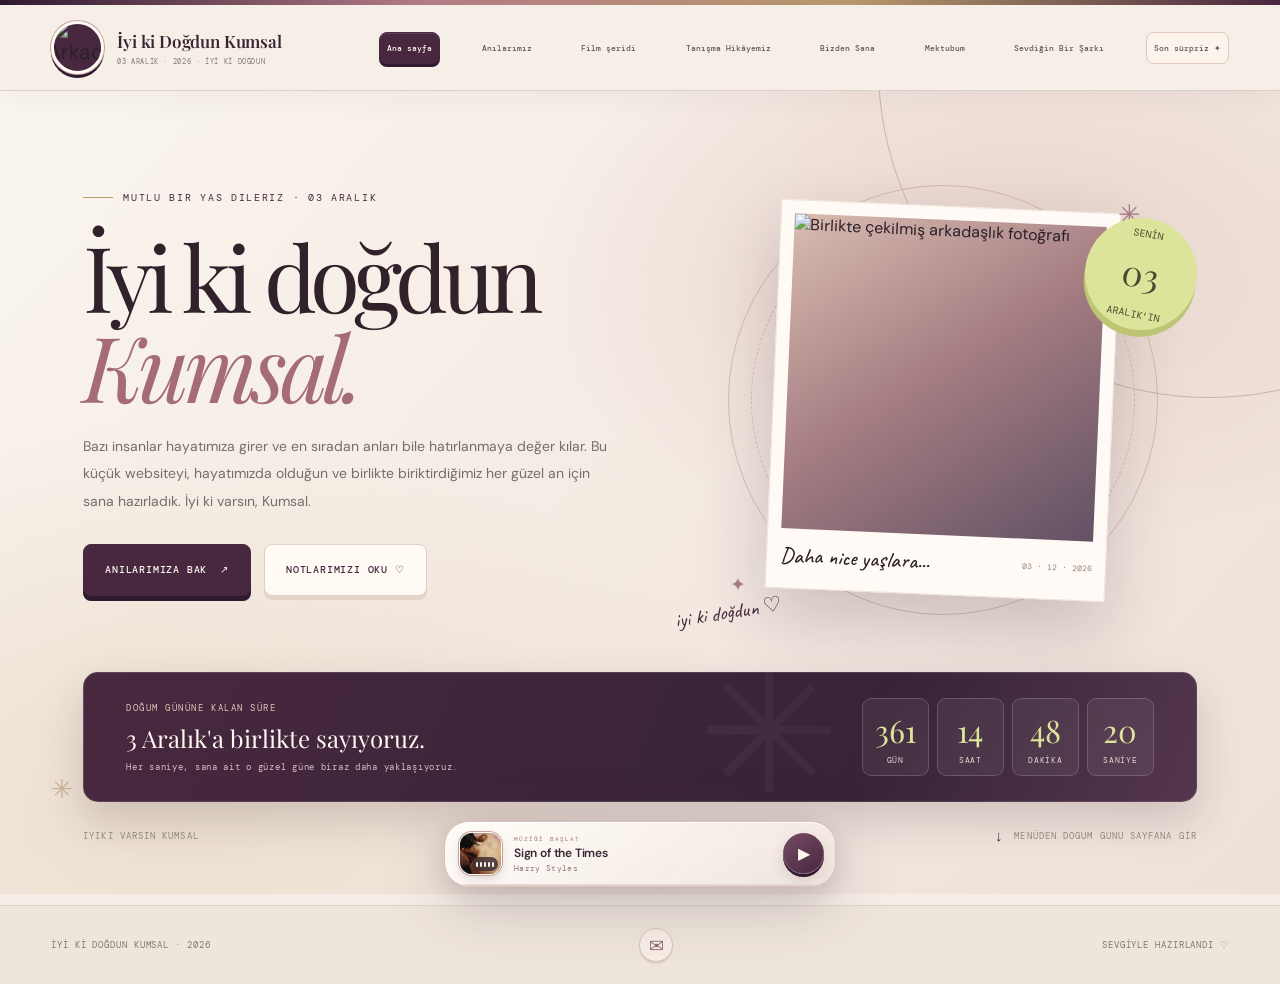
==== commit eab3bf11: "Update index.html" ====
--- a/index.html
+++ b/index.html
@@ -5,7 +5,7 @@
 <meta name="viewport" content="width=device-width,initial-scale=1,viewport-fit=cover">
 <meta name="theme-color" content="#f6efe8">
 <meta name="color-scheme" content="light">
-<meta name="description" content="Kumsal için sevgiyle hazırlanmış bir doğum günü web sitesi: anılar, küçük notlar, bir mektup ve nice güzel dilek.">
+<meta name="description" content="Kumsal için sevgiyle hazırlanmış bir doğum günü web sitesi: anılar, kısa bir video, bir mektup ve nice güzel dilek.">
 <meta property="og:title" content="İyi ki doğdun Kumsal ♡">
 <meta property="og:description" content="Senin için hazırladığımız küçük dünyaya hoş geldin.">
 <meta property="og:type" content="website">
@@ -923,6 +923,87 @@
 body.finale-view-active .music-island.island-open{left:50%;right:auto;transform:translateX(-50%);width:min(392px,calc(100vw - 24px));}
 @media(max-width:640px){body.finale-view-active .music-island:not(.island-open){right:12px;bottom:calc(env(safe-area-inset-bottom,0px) + 12px);}}
 
+
+/* KUMSAL 12.2 — a personal mini-film replaces the repeated small-note page. */
+.gift-film-page{background:linear-gradient(180deg,#f8f2eb 0%,#f0e5dc 100%);min-height:calc(100svh - 86px)}
+.gift-film-hero{position:relative;overflow:hidden;background:radial-gradient(ellipse at 88% 3%,rgba(222,193,185,.58),transparent 36%),linear-gradient(132deg,#faf5ef,#f0e5dc)}
+.gift-film-hero:after{content:"✦";position:absolute;right:clamp(25px,8vw,115px);bottom:25px;color:#b89578;font-size:clamp(28px,4vw,48px);opacity:.42;pointer-events:none}
+.gift-film-body{max-width:1420px;padding-top:clamp(27px,4vw,54px)}
+.gift-film-layout{display:grid;grid-template-columns:minmax(235px,.72fr) minmax(0,1.55fr);gap:clamp(22px,4vw,58px);align-items:center}
+.gift-film-intro{min-width:0;display:flex;flex-direction:column;align-self:stretch;padding:clamp(20px,2.5vw,34px) 0}
+.gift-film-intro-top{display:flex;justify-content:space-between;align-items:center;gap:10px;padding-bottom:18px;border-bottom:1px solid #dfd0c7}
+.gift-film-eyebrow{font:8px var(--mono);letter-spacing:.2em;color:#a06f79}
+.gift-film-reel{padding:7px 9px;border:1px solid #dfcec3;border-radius:999px;color:#927b76;font:7px var(--mono);letter-spacing:.12em;white-space:nowrap}
+.gift-film-copy{padding-top:clamp(24px,3vw,43px)}
+.gift-film-overline{color:#9d7779;font:8px var(--mono);letter-spacing:.19em}
+.gift-film-copy h2{max-width:390px;margin:13px 0 18px;color:#3c2937;font:400 clamp(35px,4.2vw,54px)/1.08 var(--serif);letter-spacing:-.052em}
+.gift-film-copy h2 em{color:#a66e7d;font-weight:400}
+.gift-film-copy p{max-width:390px;margin:0 0 14px;color:#766a6d;font:13px/1.95 var(--sans)}
+.gift-film-copy .gift-film-last-line{color:#986976;font:italic 16px/1.8 var(--serif)}
+.gift-film-signoff{display:flex;align-items:center;gap:12px;margin-top:auto;padding-top:28px;color:#9b7c79;font:7px var(--mono);letter-spacing:.13em}
+.gift-film-sign-rule{width:35px;height:1px;background:linear-gradient(90deg,#b98c7f,#ddc8b6)}
+.gift-film-theatre{min-width:0;padding:clamp(14px,2vw,22px);border:1px solid #705568;border-radius:16px;background:radial-gradient(ellipse at 50% 0%,#50394f 0,transparent 53%),linear-gradient(145deg,#2f2432,#211b28 72%,#332538);box-shadow:0 24px 58px rgba(43,29,42,.19),inset 0 1px 0 #ffffff20;color:#fff7ef;position:relative;overflow:hidden}
+.gift-film-theatre:before{content:"";position:absolute;inset:8px;border:1px solid #ffffff12;border-radius:11px;pointer-events:none}
+.gift-film-theatre-top{position:relative;z-index:1;display:flex;justify-content:space-between;gap:12px;padding:0 3px 13px;color:#d9c3b6;font:7px var(--mono);letter-spacing:.17em}
+.gift-film-theatre-top span:first-child{display:flex;align-items:center;gap:8px}
+.gift-film-theatre-top i{width:6px;height:6px;border-radius:50%;background:#caa775;box-shadow:0 0 0 4px #caa77520}
+.gift-film-frame{position:relative;z-index:1;padding:12px 12px 10px;border:1px solid #c8a87e66;border-radius:7px;background:linear-gradient(145deg,#4b3b48,#302432);box-shadow:0 12px 28px #120e1970,inset 0 1px 0 #ffffff18}
+.gift-film-frame-head,.gift-film-frame-foot{display:flex;justify-content:space-between;align-items:center;gap:10px;color:#d8bd9a;font:7px var(--mono);letter-spacing:.18em}
+.gift-film-frame-head{padding:0 2px 10px}
+.gift-film-frame-foot{padding:10px 2px 0;color:#c5a88a}
+.gift-film-screen{aspect-ratio:16/9;position:relative;overflow:hidden;background:#100e13;border:1px solid #a78c825c;box-shadow:0 0 0 1px #17121b,0 8px 25px #0e0b1470}
+.gift-film-screen video{display:block;width:100%;height:100%;aspect-ratio:16/9;object-fit:contain;background:#100e13}
+.gift-film-cover{position:absolute;inset:0;display:flex;flex-direction:column;justify-content:space-between;padding:clamp(12px,2vw,23px);background:linear-gradient(180deg,rgba(25,17,25,.28),transparent 32%,transparent 62%,rgba(25,17,25,.57));transition:opacity .38s ease,visibility .38s ease;pointer-events:none}
+.gift-film-cover-top,.gift-film-cover-bottom{display:flex;align-items:center;justify-content:space-between;gap:12px;color:#fff7ef;text-shadow:0 2px 12px #171018;font:7px var(--mono);letter-spacing:.17em}
+.gift-film-cover-top span:last-child{font:18px var(--serif);color:#f0d7bd}
+.gift-film-play{pointer-events:auto;align-self:center;margin-top:24px;display:flex;align-items:center;gap:12px;padding:11px 18px;border:1px solid #fff8efad;border-radius:999px;background:rgba(47,31,46,.76);color:#fffaf4;box-shadow:0 8px 25px #160f1c45, inset 0 1px 0 #ffffff2a;backdrop-filter:blur(12px);-webkit-backdrop-filter:blur(12px);cursor:pointer;transition:transform .22s,background .22s,box-shadow .22s}
+.gift-film-play:hover{transform:translateY(21px);background:rgba(87,55,77,.9);box-shadow:0 12px 28px #160f1c55,inset 0 1px 0 #ffffff38}
+.gift-film-play:active{transform:translateY(25px)}
+.gift-film-play-icon{width:29px;height:29px;display:grid;place-items:center;padding-left:2px;border-radius:50%;background:linear-gradient(145deg,#e5c89f,#b98d6f);color:#352335;font:12px var(--sans);box-shadow:0 0 0 4px #ffffff1c}
+.gift-film-play-label{font:8px var(--mono);letter-spacing:.14em}
+.gift-film-player.is-playing .gift-film-cover{opacity:0;visibility:hidden}
+.gift-film-theatre-foot{position:relative;z-index:1;display:flex;justify-content:space-between;align-items:center;gap:14px;padding:14px 3px 0}
+.gift-film-runtime{display:flex;align-items:center;gap:8px;color:#d5bdad;font:7px var(--mono);letter-spacing:.12em;white-space:nowrap}
+.gift-film-runtime-dot{width:5px;height:5px;border-radius:50%;background:#d3a874;box-shadow:0 0 0 4px #d3a87420}
+.gift-film-theatre-foot p{margin:0;color:#bfaeb6;text-align:right;font:8px/1.6 var(--sans)}
+.gift-film-afterword{display:flex;justify-content:center;align-items:center;gap:17px;max-width:850px;margin:clamp(29px,5vw,54px) auto 0;padding:20px 12px 0;border-top:1px solid #dfd0c7;text-align:center;color:#8c7478}
+.gift-film-afterword p{margin:0;font:italic clamp(15px,1.8vw,19px)/1.6 var(--serif)}
+.gift-film-afterword-mark{color:#b38e74;font-size:13px}
+body.gift-film-view-active .music-island,body.gift-film-playing .music-island{opacity:0;visibility:hidden;pointer-events:none;transform:translate(-50%,12px);transition:opacity .25s,visibility .25s,transform .25s}
+.music-island{transition:opacity .25s,visibility .25s,transform .25s}
+@media(max-width:900px){.gift-film-layout{grid-template-columns:minmax(0,1fr);max-width:780px;margin:0 auto;gap:22px}.gift-film-intro{padding:4px 3px 0}.gift-film-copy{padding-top:22px}.gift-film-copy h2{max-width:560px}.gift-film-copy p{max-width:680px}.gift-film-signoff{margin-top:12px;padding-top:14px}.gift-film-theatre{width:100%}}
+@media(max-width:640px){
+ .gift-film-page{min-height:calc(100svh - 72px)}
+ .gift-film-hero{padding-bottom:27px}
+ .gift-film-hero:after{right:20px;bottom:13px;font-size:25px}
+ .gift-film-body{padding:25px 14px 68px}
+ .gift-film-layout{gap:19px}
+ .gift-film-intro-top{padding-bottom:13px}
+ .gift-film-copy{padding-top:20px}
+ .gift-film-copy h2{font-size:36px;margin:10px 0 13px}
+ .gift-film-copy p{font-size:12px;line-height:1.85;margin-bottom:10px}
+ .gift-film-copy .gift-film-last-line{font-size:15px}
+ .gift-film-signoff{font-size:6px;padding-top:12px;margin-top:8px}
+ .gift-film-theatre{padding:10px;border-radius:12px}
+ .gift-film-theatre:before{inset:5px;border-radius:8px}
+ .gift-film-theatre-top{font-size:6px;padding:0 2px 9px}
+ .gift-film-frame{padding:8px 8px 7px}
+ .gift-film-frame-head,.gift-film-frame-foot{font-size:6px}
+ .gift-film-frame-head{padding-bottom:7px}
+ .gift-film-frame-foot{padding-top:7px}
+ .gift-film-cover{padding:10px}
+ .gift-film-cover-top,.gift-film-cover-bottom{font-size:6px;letter-spacing:.1em}
+ .gift-film-play{padding:8px 12px;gap:8px;margin-top:17px}
+ .gift-film-play-icon{width:26px;height:26px;font-size:11px}
+ .gift-film-play-label{font-size:7px}
+ .gift-film-theatre-foot{align-items:flex-start;flex-direction:column;gap:6px;padding:10px 2px 0}
+ .gift-film-theatre-foot p{text-align:left;font-size:7px}
+ .gift-film-runtime{font-size:6px}
+ .gift-film-afterword{gap:9px;margin-top:24px;padding-top:16px}
+ .gift-film-afterword p{font-size:14px}
+}
+@media(prefers-reduced-motion:reduce){.gift-film-cover,.gift-film-play,.gift-film-page *{transition:none!important;animation:none!important}}
+
 </style>
 </head>
 <body>
@@ -948,7 +1029,7 @@
 <header class="header">
  <a class="brand" href="#home" aria-label="Ana sayfaya dön"><span class="brand-mark"><img src="https://i.supaimg.com/51cbff16-55c6-497a-88dc-d2dd5323e019/66537b85-5d6a-4a19-bb60-0d340131c887.jpg" alt="Arkadaş grubunuz"></span><span class="brand-name">İyi ki Doğdun Kumsal<small>03 ARALIK · 2026 · İYİ Kİ DOĞDUN</small></span></a>
  <nav class="nav" aria-label="Ana menü">
-  <button class="nav-btn active" data-view="home">Ana sayfa</button><button class="nav-btn" data-view="memories">Anılarımız</button><button class="nav-btn" data-view="film">Film şeridi</button><button class="nav-btn" data-view="story">Tanışma Hikâyemiz</button><button class="nav-btn" data-view="reasons">Küçük notlar</button><button class="nav-btn" data-view="letter">Mektubum</button><button class="nav-btn" data-view="song">Sevdiğin Bir Şarkı</button><button class="nav-btn" data-view="finale">Son sürpriz <span aria-hidden="true">✦</span></button>
+  <button class="nav-btn active" data-view="home">Ana sayfa</button><button class="nav-btn" data-view="memories">Anılarımız</button><button class="nav-btn" data-view="film">Film şeridi</button><button class="nav-btn" data-view="story">Tanışma Hikâyemiz</button><button class="nav-btn" data-view="video">Bizden Sana</button><button class="nav-btn" data-view="letter">Mektubum</button><button class="nav-btn" data-view="song">Sevdiğin Bir Şarkı</button><button class="nav-btn" data-view="finale">Son sürpriz <span aria-hidden="true">✦</span></button>
  </nav>
  <div class="header-note"><i></i>KUMSAL İÇİN TASARLANDI</div>
  <button class="menu-trigger" id="menuTrigger" type="button" aria-label="Menüyü aç" aria-expanded="false" aria-controls="menuPanel"><span></span><span></span></button>
@@ -968,7 +1049,7 @@
   <button class="menu-item" data-view="memories"><span class="menu-icon">▧</span><span><strong>Anılar</strong><small>Fotoğraf albümü</small></span></button>
   <button class="menu-item" data-view="film"><span class="menu-icon">▤</span><span><strong>Film şeridi</strong><small>Hareketli hatıralar</small></span></button>
   <button class="menu-item" data-view="story"><span class="menu-icon">✧</span><span><strong>Tanışma Hikâyemiz</strong><small>İlk günden bugüne</small></span></button>
-  <button class="menu-item" data-view="reasons"><span class="menu-icon">♡</span><span><strong>Küçük notlar</strong><small>Sana özel altı kart</small></span></button>
+  <button class="menu-item" data-view="video"><span class="menu-icon">▶</span><span><strong>Bizden Sana</strong><small>Kumsal için hazırladığımız video</small></span></button>
   <button class="menu-item" data-view="letter"><span class="menu-icon">✉</span><span><strong>Mektubum</strong><small>Kalpten birkaç satır</small></span></button>
   <button class="menu-item" data-view="song"><span class="menu-icon">♫</span><span><strong>Sevdiğin bir şarkı</strong><small>Sign of the Times</small></span></button>
   <button class="menu-item menu-item-finale" data-view="finale"><span class="menu-icon">✧</span><span><strong>Son sürpriz</strong><small>Sana sakladığımız son şey</small></span></button>
@@ -1029,66 +1110,55 @@
   <div class="story-last-note"><span class="story-last-flower" aria-hidden="true">✳</span><div><span class="story-last-kicker">VE DAHA BİTMEDİ...</span><h2>Önümüzde birlikte yaşayacağımız daha çok şey var.</h2><p>Umarız yıllar sonra da yeni fotoğraflara bakıp “Hatırlıyor musun?” diye başlayacağımız bir sürü anımız olur. Şimdilik bu sayfaya birkaçını sığdırabildik.</p></div><span class="story-last-heart" aria-hidden="true">♡</span></div>
  </div>
 </section>
-<section class="view notes-page" id="view-reasons">
- <div class="page-hero notes-hero">
-  <div class="page-kicker">KUMSAL'A AYRILAN KÜÇÜK BİR SAYFA</div>
-  <h1 class="page-title">Arada bir, <em>aklımızdasın.</em></h1>
-  <p class="page-description">Bunlar uzun uzun mektup değil. Gün içinde söylemek isteyip de bazen araya kaynayan şeylerden birkaçını burada bıraktık. Hangisi hoşuna giderse onu aç. ♡</p>
+<section class="view gift-film-page" id="view-video">
+ <div class="page-hero gift-film-hero">
+  <div class="page-kicker">KUMSAL İÇİN KÜÇÜK BİR GÖSTERİM</div>
+  <h1 class="page-title">Biraz <em>bizden sana.</em></h1>
+  <p class="page-description">Bunu hazırlarken birlikte olduğumuz günlerden birkaç görüntüyü bir araya getirdik. Çok uzun değil; ama her karesinde bizden bir şey var. Umarız izlerken yüzünde küçük bir gülümseme olur. ♡</p>
  </div>
- <div class="page-body notes-body">
-  <section class="notes-desk" aria-labelledby="notesDeskTitle">
-   <div class="notes-desk-top">
-    <div><span class="notes-desk-kicker">BİZDEN SANA</span><h2 id="notesDeskTitle">Biraz <em>bizden</em> kalsın.</h2></div>
-    <div class="notes-desk-side"><span class="notes-paperclip" aria-hidden="true">✳</span><span>İSTEDİĞİN SIRAYLA<br>OKUYABİLİRSİN</span></div>
-   </div>
-   <div class="notes-grid" id="reasonGrid">
-    <button class="small-note-card note-tone-rose" type="button" data-note-index="0" aria-haspopup="dialog">
-     <span class="small-note-top"><span>GÜN İÇİNDE</span><span class="small-note-symbol">↗</span></span>
-     <span class="small-note-mark" aria-hidden="true">♡</span>
-     <strong>Bir şey görünce...</strong>
-     <span class="small-note-teaser">“Bunu Kumsal'a da anlatalım” dediğimiz oluyor.</span>
-     <span class="small-note-bottom">NOTU AÇ <span>＋</span></span>
-    </button>
-    <button class="small-note-card note-tone-cream" type="button" data-note-index="1" aria-haspopup="dialog">
-     <span class="small-note-top"><span>BİZİM HÂLİMİZ</span><span class="small-note-symbol">↗</span></span>
-     <span class="small-note-mark" aria-hidden="true">✳</span>
-     <strong>Yanında kasmaya gerek yok.</strong>
-     <span class="small-note-teaser">Bazen en güzel zamanlar, hiçbir plan yapmadığımız zamanlar.</span>
-     <span class="small-note-bottom">NOTU AÇ <span>＋</span></span>
-    </button>
-    <button class="small-note-card note-tone-lilac" type="button" data-note-index="2" aria-haspopup="dialog">
-     <span class="small-note-top"><span>KÜÇÜK BİR HATIRLATMA</span><span class="small-note-symbol">↗</span></span>
-     <span class="small-note-mark" aria-hidden="true">☾</span>
-     <strong>Kendine de biraz iyi davran.</strong>
-     <span class="small-note-teaser">Her şeyi aynı anda halletmek zorunda değilsin.</span>
-     <span class="small-note-bottom">NOTU AÇ <span>＋</span></span>
-    </button>
-    <button class="small-note-card note-tone-sage" type="button" data-note-index="3" aria-haspopup="dialog">
-     <span class="small-note-top"><span>ARAYA KAYNAYANLAR</span><span class="small-note-symbol">↗</span></span>
-     <span class="small-note-mark" aria-hidden="true">〰</span>
-     <strong>Konuşacak şey hiç bitmiyor.</strong>
-     <span class="small-note-teaser">Bir konudan ötekine geçip saatleri unutuyoruz.</span>
-     <span class="small-note-bottom">NOTU AÇ <span>＋</span></span>
-    </button>
-    <button class="small-note-card note-tone-peach" type="button" data-note-index="4" aria-haspopup="dialog">
-     <span class="small-note-top"><span>DEVAMI VAR</span><span class="small-note-symbol">↗</span></span>
-     <span class="small-note-mark" aria-hidden="true">✦</span>
-     <strong>Daha yapacak çok şey var.</strong>
-     <span class="small-note-teaser">Henüz yaşamadığımız bir sürü güzel gün duruyor önümüzde.</span>
-     <span class="small-note-bottom">NOTU AÇ <span>＋</span></span>
-    </button>
-    <button class="small-note-card note-tone-plum" type="button" data-note-index="5" aria-haspopup="dialog">
-     <span class="small-note-top"><span>BU SAYFANIN SEBEBİ</span><span class="small-note-symbol">↗</span></span>
-     <span class="small-note-mark" aria-hidden="true">♡</span>
-     <strong>Yüzün biraz gülsün istedik.</strong>
-     <span class="small-note-teaser">Bütün bu küçük uğraşın sebebi aslında tam olarak bu.</span>
-     <span class="small-note-bottom">NOTU AÇ <span>＋</span></span>
-    </button>
-   </div>
-   <div class="notes-desk-foot"><span>ALTISINI DA OKUMAK ZORUNDA DEĞİLSİN :)</span><span>AMA HEPSİ SENİN İÇİN ♡</span></div>
-  </section>
+ <div class="page-body gift-film-body">
+  <div class="gift-film-layout">
+   <aside class="gift-film-intro" aria-labelledby="giftFilmTitle">
+    <div class="gift-film-intro-top"><span class="gift-film-eyebrow">BİZDEN SANA</span><span class="gift-film-reel">REEL NO. 01</span></div>
+    <div class="gift-film-copy">
+     <span class="gift-film-overline">BİRKAÇ SANİYELİK BİR HATIRA</span>
+     <h2 id="giftFilmTitle">Bu kez biraz da <em>izleyelim.</em></h2>
+     <p>Fotoğrafların arasına bu küçük videoyu da eklemek istedik. İçinde birlikte geçirdiğimiz günlerden birkaç parça, tanıdık yüzler ve dönüp bakınca gülümseten anlar var.</p>
+     <p class="gift-film-last-line">Hazırsan, bu küçük gösterim senin için. ♡</p>
+    </div>
+    <div class="gift-film-signoff"><span class="gift-film-sign-rule"></span><span>BENNA · ÇAĞLAR · İSMET · TUNA</span></div>
+   </aside>
+
+   <section class="gift-film-theatre" aria-label="Kumsal için hazırlanan video">
+    <div class="gift-film-theatre-top"><span><i></i> ÖZEL GÖSTERİM</span><span>03 · 12 · 2026</span></div>
+    <div class="gift-film-frame">
+     <div class="gift-film-frame-head"><span>BİZDEN SANA</span><span>№ 001</span></div>
+     <div class="gift-film-screen" id="giftFilmPlayer">
+      <video id="giftFilmVideo" controls playsinline webkit-playsinline preload="metadata" poster="assets/kumsal-bizden-sana-poster.webp" aria-label="Kumsal için hazırlanan kısa video">
+       <source src="assets/kumsal-bizden-sana.mp4" type="video/mp4">
+       Tarayıcın bu videoyu oynatamıyor. Lütfen güncel bir tarayıcıda tekrar dene.
+      </video>
+      <div class="gift-film-cover" id="giftFilmCover">
+       <div class="gift-film-cover-top"><span>KUMSAL'A ÖZEL</span><span>♡</span></div>
+       <button class="gift-film-play" id="giftFilmPlay" type="button" aria-label="Videoyu oynat">
+        <span class="gift-film-play-icon" aria-hidden="true">▶</span>
+        <span class="gift-film-play-label">FİLMİ BAŞLAT</span>
+       </button>
+       <div class="gift-film-cover-bottom"><span>Birlikte biriktirdiklerimizden...</span><span>00:35</span></div>
+      </div>
+     </div>
+     <div class="gift-film-frame-foot"><span>SHOT WITH LOVE</span><span>♡ &nbsp; ♡ &nbsp; ♡</span></div>
+    </div>
+    <div class="gift-film-theatre-foot">
+     <div class="gift-film-runtime"><span class="gift-film-runtime-dot"></span><span id="giftFilmDuration">00:35</span><span>·</span><span>KISA BİR HATIRA</span></div>
+     <p id="giftFilmStatus" aria-live="polite">Bu sayfada videonun kendi sesi var. Sitedeki şarkı, çıkınca kaldığı yerden devam eder.</p>
+    </div>
+   </section>
+  </div>
+  <div class="gift-film-afterword"><span class="gift-film-afterword-mark">✳</span><p>Bu videonun sonu var; ama birlikte biriktireceğimiz şeylerin devamı var.</p><span class="gift-film-afterword-mark">✳</span></div>
  </div>
 </section>
+
 <section class="view letter-page" id="view-letter">
  <div class="page-hero"><div class="page-kicker">SÖYLEMEK İSTEDİĞİMİZ ŞEYLER</div><h1 class="page-title">Sana bir <em>mektubumuz var.</em></h1><p class="page-description">Aslında sana söylemek istediğimiz o kadar çok şey var ki nereden başlayacağımızı bile bilmiyoruz. Bazen ne kadar sevdiğimizi, bizim için ne kadar değerli olduğunu anlatmaya kelimeler yetmiyor. O yüzden senin için küçük de olsa böyle bir şey hazırlamak istedik. Umarız bunları okurken ne kadar sevildiğini ve hayatımızda ne kadar güzel bir yerin olduğunu hissedersin. Çünkü sen bizim için gerçekten çok özelsin. İyi ki varsın Kumsal. </p></div>
  <div class="page-body letter-body"><article class="letter-paper">
@@ -1216,18 +1286,6 @@
 
 </main>
 <footer class="footer"><span>İYİ Kİ DOĞDUN KUMSAL · 2026</span><button class="footer-seal" id="secretEnvelopeTrigger" type="button" aria-label="Saklı zarfı aç">✉</button><span>SEVGİYLE HAZIRLANDI ♡</span></footer>
-<div class="small-note-overlay" id="smallNoteOverlay" role="dialog" aria-modal="true" aria-hidden="true" aria-labelledby="smallNoteTitle">
- <article class="small-note-paper">
-  <button class="small-note-close" id="smallNoteClose" type="button" aria-label="Notu kapat">×</button>
-  <div class="small-note-paper-top"><span>KUMSAL'A KÜÇÜK BİR NOT</span><span id="smallNoteNumber">01 / 06</span></div>
-  <div class="small-note-paper-mark" aria-hidden="true">♡</div>
-  <div class="small-note-paper-kicker" id="smallNoteKicker">GÜN İÇİNDE</div>
-  <h2 id="smallNoteTitle">Bir şey görünce...</h2>
-  <p id="smallNoteText"></p>
-  <div class="small-note-paper-sign">Bunu da bil istedik. <span>♡</span></div>
-  <button class="small-note-done" id="smallNoteDone" type="button">NOTLARA GERİ DÖN</button>
- </article>
-</div>
 <div class="wish-note-overlay" id="wishNoteOverlay" role="dialog" aria-modal="true" aria-hidden="true" aria-labelledby="wishNoteTitle">
  <article class="wish-note-paper">
   <button class="wish-note-close" id="wishNoteClose" type="button" aria-label="Dileği kapat">×</button>
@@ -1607,16 +1665,66 @@
 
 // Single-view navigation + history support.
 const navButtons=[...document.querySelectorAll("[data-view]")];
-const validViews=new Set(["home","memories","film","story","reasons","letter","song","finale"]);
+const validViews=new Set(["home","memories","film","story","video","letter","song","finale"]);
 const trigger=document.getElementById("menuTrigger"),panel=document.getElementById("menuPanel"),scrim=document.getElementById("menuScrim"),menuClose=document.getElementById("menuClose");
 function closeMenu(restoreFocus=false){panel.classList.remove("open");scrim.classList.remove("open");panel.setAttribute("aria-hidden","true");trigger.setAttribute("aria-expanded","false");trigger.setAttribute("aria-label","Menüyü aç");document.body.classList.remove("menu-open");if(restoreFocus)trigger.focus();}
 function openMenu(){panel.classList.add("open");scrim.classList.add("open");panel.setAttribute("aria-hidden","false");trigger.setAttribute("aria-expanded","true");trigger.setAttribute("aria-label","Menüyü kapat");document.body.classList.add("menu-open");}
 trigger.addEventListener("click",()=>trigger.getAttribute("aria-expanded")==="true"?closeMenu():openMenu());
 scrim.addEventListener("click",()=>closeMenu());menuClose.addEventListener("click",()=>closeMenu(true));
+const giftFilmVideo=document.getElementById("giftFilmVideo");
+const giftFilmPlayer=document.getElementById("giftFilmPlayer");
+const giftFilmPlay=document.getElementById("giftFilmPlay");
+const giftFilmStatus=document.getElementById("giftFilmStatus");
+const giftFilmDuration=document.getElementById("giftFilmDuration");
+const siteAudioForFilm=document.getElementById("siteAudio");
+let resumeSiteMusicAfterVideoView=false;
+if(giftFilmVideo){
+ giftFilmPlay?.addEventListener("click",()=>{
+  giftFilmStatus.textContent="İyi seyirler Kumsal. ♡";
+  giftFilmVideo.play().catch(()=>{
+   giftFilmStatus.textContent="Video başlatılamadı. Sayfayı yenileyip tekrar deneyebilirsin.";
+  });
+ });
+ giftFilmVideo.addEventListener("play",()=>{
+  document.body.classList.add("gift-film-playing");
+  giftFilmPlayer?.classList.add("is-playing");
+  if(giftFilmStatus)giftFilmStatus.textContent="Şimdi sadece videonun sesini dinliyorsun. ♡";
+ });
+ giftFilmVideo.addEventListener("pause",()=>{
+  document.body.classList.remove("gift-film-playing");
+  if(giftFilmStatus && !giftFilmVideo.ended)giftFilmStatus.textContent="Dilediğin zaman kaldığın yerden devam edebilirsin.";
+ });
+ giftFilmVideo.addEventListener("ended",()=>{
+  document.body.classList.remove("gift-film-playing");
+  if(giftFilmPlayer)giftFilmPlayer.classList.remove("is-playing");
+  giftFilmVideo.currentTime=0;
+  if(giftFilmStatus)giftFilmStatus.textContent="Umarız izlerken yüzünde küçük bir gülümseme kalmıştır. ♡";
+ });
+ giftFilmVideo.addEventListener("loadedmetadata",()=>{
+  if(!giftFilmDuration || !Number.isFinite(giftFilmVideo.duration))return;
+  const total=Math.floor(giftFilmVideo.duration);
+  giftFilmDuration.textContent=String(Math.floor(total/60)).padStart(2,"0")+":"+String(total%60).padStart(2,"0");
+ });
+ giftFilmVideo.addEventListener("error",()=>{
+  if(giftFilmStatus)giftFilmStatus.textContent="Video dosyası yüklenemedi. assets klasöründeki video dosyasını kontrol etmeliyiz.";
+ });
+}
+
 function showView(name,updateHash=true){
  if(!validViews.has(name))name="home";
  const target=document.getElementById("view-"+name);if(!target)return;
  document.body.classList.toggle("finale-view-active",name==="finale");
+ const wasGiftFilmView=document.body.classList.contains("gift-film-view-active");
+ if(name==="video" && !wasGiftFilmView){
+  resumeSiteMusicAfterVideoView=!!siteAudioForFilm && !siteAudioForFilm.paused;
+  if(resumeSiteMusicAfterVideoView)siteAudioForFilm.pause();
+ }
+ if(name!=="video" && wasGiftFilmView){
+  if(giftFilmVideo && !giftFilmVideo.paused)giftFilmVideo.pause();
+  if(resumeSiteMusicAfterVideoView && siteAudioForFilm)siteAudioForFilm.play().catch(()=>{});
+  resumeSiteMusicAfterVideoView=false;
+ }
+ document.body.classList.toggle("gift-film-view-active",name==="video");
  document.querySelectorAll(".view").forEach(v=>{const active=v===target;v.classList.toggle("active",active);v.setAttribute("aria-hidden",String(!active));});
  document.querySelectorAll(".nav-btn").forEach(b=>{const active=b.dataset.view===name;b.classList.toggle("active",active);b.setAttribute("aria-pressed",String(active));if(active)b.setAttribute("aria-current","page");else b.removeAttribute("aria-current");});
  document.querySelectorAll(".menu-item").forEach(b=>{const active=b.dataset.view===name;b.classList.toggle("active",active);if(active)b.setAttribute("aria-current","page");else b.removeAttribute("aria-current")});
@@ -1632,34 +1740,7 @@
 document.querySelectorAll("[data-go]").forEach(b=>b.addEventListener("click",()=>showView(b.dataset.go)));
 window.addEventListener("popstate",()=>showView(location.hash.slice(1)||"home",false));
 showView(location.hash.slice(1)||"home",false);
-document.addEventListener("keydown",e=>{if(e.key==="Escape"){closeMenu(true);closeMemory();closeSecretEnvelopeIfOpen();closeVoiceNote();closeSmallNote();closeWishNote();}if(e.key==="Tab"&&voiceOverlay?.classList.contains("open")){e.preventDefault();voiceClose.focus();}});
-
-// Six small notes: a separate, quiet reading panel. The four signed letter notes remain independent.
-const smallNotes=[
- {kicker:"GÜN İÇİNDE",title:"Bir şey görünce...",text:"Bazen gün içinde komik bir şey görüyoruz ya da bir şey duyuyoruz; içimizden hemen “Bunu Kumsal'a anlatalım” geçiyor. Sonra anlatınca konu uzuyor, gülüşmeler de peşinden geliyor. Küçük gibi ama bizde yeri olan şeylerden biri bu."},
- {kicker:"BİZİM HÂLİMİZ",title:"Yanında kasmaya gerek yok.",text:"Her buluşmanın özel bir planı olmasına gerek yok. Bazen oturup saçma sapan konuşuyoruz, bazen bir şey anlatırken konudan konuya atlıyoruz. Sonra eve gidince bile sohbet bitmiyor. Seninle en sevdiğimiz zamanlar biraz da böyle."},
- {kicker:"KÜÇÜK BİR HATIRLATMA",title:"Kendine de biraz iyi davran.",text:"Bir gün her şey üst üste gelirse kendine biraz nefes aldır. Her şeyi aynı anda çözmek zorunda değilsin, herkese yetişmek zorunda da değilsin. Bunu söylemek istedik çünkü bazen insanın bunu birinden duymaya ihtiyacı oluyor."},
- {kicker:"ARAYA KAYNAYANLAR",title:"Konuşacak şey hiç bitmiyor.",text:"Bazen bir araya gelince anlatacak o kadar çok şey oluyor ki nereden başlayacağımızı şaşırıyoruz. Bazı şeyleri tekrar tekrar anlatsak da sıkılmıyoruz. Sanırım bu da bizim küçük alışkanlığımız oldu."},
- {kicker:"DEVAMI VAR",title:"Daha yapacak çok şey var.",text:"Daha gidilecek yerler, yapılacak plansız buluşmalar, yarıda kalmış sohbetler var. Şimdiden hepsini tek tek düşünmedik; zaten en güzeli bazen aniden karar verip çıkmak oluyor."},
- {kicker:"BU SAYFANIN SEBEBİ",title:"Yüzün biraz gülsün istedik.",text:"Bu sayfaya altı tane not koyduk ama aslında içlerinden bir tanesini bile okurken yüzün biraz güldüyse bizim için yeter. Hazırlarken en çok istediğimiz şey buydu: kendini bu küçük sürprizin içinde hissetmen."}
-];
-const smallNoteOverlay=document.getElementById("smallNoteOverlay"),smallNoteClose=document.getElementById("smallNoteClose"),smallNoteDone=document.getElementById("smallNoteDone");
-const smallNoteKicker=document.getElementById("smallNoteKicker"),smallNoteTitle=document.getElementById("smallNoteTitle"),smallNoteText=document.getElementById("smallNoteText"),smallNoteNumber=document.getElementById("smallNoteNumber");
-let activeSmallNoteCard=null,smallNotePreviousOverflow="";
-function openSmallNote(index,card){
- const note=smallNotes[index];if(!note)return;
- activeSmallNoteCard=card||document.activeElement;smallNotePreviousOverflow=document.body.style.overflow;
- smallNoteKicker.textContent=note.kicker;smallNoteTitle.textContent=note.title;smallNoteText.textContent=note.text;smallNoteNumber.textContent=String(index+1).padStart(2,"0")+" / 06";
- smallNoteOverlay.classList.add("open");smallNoteOverlay.style.opacity="1";smallNoteOverlay.style.visibility="visible";smallNoteOverlay.style.pointerEvents="auto";smallNoteOverlay.setAttribute("aria-hidden","false");document.body.style.overflow="hidden";smallNoteClose.focus({preventScroll:true});
-}
-function closeSmallNote(){
- if(!smallNoteOverlay?.classList.contains("open"))return;
- smallNoteOverlay.classList.remove("open");smallNoteOverlay.style.opacity="";smallNoteOverlay.style.visibility="";smallNoteOverlay.style.pointerEvents="";smallNoteOverlay.setAttribute("aria-hidden","true");document.body.style.overflow=smallNotePreviousOverflow;
- if(activeSmallNoteCard?.focus)activeSmallNoteCard.focus({preventScroll:true});activeSmallNoteCard=null;
-}
-document.querySelectorAll(".small-note-card").forEach(card=>card.addEventListener("click",()=>openSmallNote(Number(card.dataset.noteIndex),card)));
-smallNoteClose.addEventListener("click",closeSmallNote);smallNoteDone.addEventListener("click",closeSmallNote);
-smallNoteOverlay.addEventListener("click",event=>{if(event.target===smallNoteOverlay)closeSmallNote();});
+document.addEventListener("keydown",e=>{if(e.key==="Escape"){closeMenu(true);closeMemory();closeSecretEnvelopeIfOpen();closeVoiceNote();closeWishNote();}if(e.key==="Tab"&&voiceOverlay?.classList.contains("open")){e.preventDefault();voiceClose.focus();}});
 
 // Film controls work with mouse and touch.
 const filmTrack=document.getElementById("filmTrack"),filmToggle=document.getElementById("filmToggle");
@@ -1958,4 +2039,4 @@
 
 </script>
 </body>
-</html>+</html>
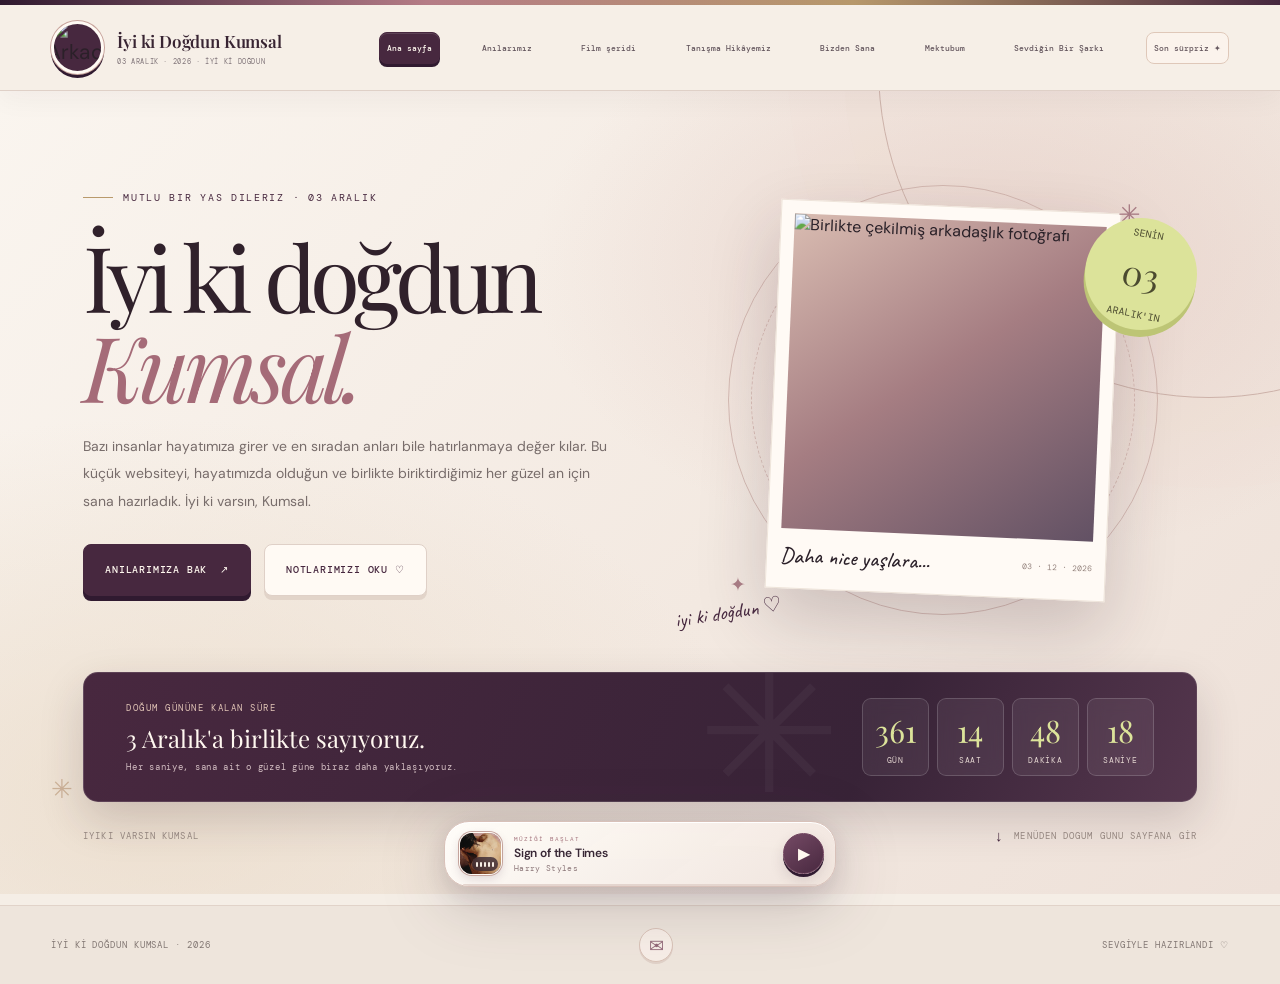
==== commit 23abbaf2: "Update index.html" ====
--- a/index.html
+++ b/index.html
@@ -952,16 +952,17 @@
 .gift-film-frame-head{padding:0 2px 10px}
 .gift-film-frame-foot{padding:10px 2px 0;color:#c5a88a}
 .gift-film-screen{aspect-ratio:16/9;position:relative;overflow:hidden;background:#100e13;border:1px solid #a78c825c;box-shadow:0 0 0 1px #17121b,0 8px 25px #0e0b1470}
-.gift-film-screen video{display:block;width:100%;height:100%;aspect-ratio:16/9;object-fit:contain;background:#100e13}
+.gift-film-screen iframe{display:block;width:100%;height:100%;aspect-ratio:16/9;border:0;background:#100e13}.gift-film-cover{background-image:linear-gradient(180deg,rgba(25,17,25,.20),rgba(25,17,25,.03) 35%,rgba(25,17,25,.10) 62%,rgba(25,17,25,.62)),url("assets/kumsal-bizden-sana-poster.webp");background-size:cover;background-position:center}
 .gift-film-cover{position:absolute;inset:0;display:flex;flex-direction:column;justify-content:space-between;padding:clamp(12px,2vw,23px);background:linear-gradient(180deg,rgba(25,17,25,.28),transparent 32%,transparent 62%,rgba(25,17,25,.57));transition:opacity .38s ease,visibility .38s ease;pointer-events:none}
 .gift-film-cover-top,.gift-film-cover-bottom{display:flex;align-items:center;justify-content:space-between;gap:12px;color:#fff7ef;text-shadow:0 2px 12px #171018;font:7px var(--mono);letter-spacing:.17em}
 .gift-film-cover-top span:last-child{font:18px var(--serif);color:#f0d7bd}
-.gift-film-play{pointer-events:auto;align-self:center;margin-top:24px;display:flex;align-items:center;gap:12px;padding:11px 18px;border:1px solid #fff8efad;border-radius:999px;background:rgba(47,31,46,.76);color:#fffaf4;box-shadow:0 8px 25px #160f1c45, inset 0 1px 0 #ffffff2a;backdrop-filter:blur(12px);-webkit-backdrop-filter:blur(12px);cursor:pointer;transition:transform .22s,background .22s,box-shadow .22s}
-.gift-film-play:hover{transform:translateY(21px);background:rgba(87,55,77,.9);box-shadow:0 12px 28px #160f1c55,inset 0 1px 0 #ffffff38}
-.gift-film-play:active{transform:translateY(25px)}
-.gift-film-play-icon{width:29px;height:29px;display:grid;place-items:center;padding-left:2px;border-radius:50%;background:linear-gradient(145deg,#e5c89f,#b98d6f);color:#352335;font:12px var(--sans);box-shadow:0 0 0 4px #ffffff1c}
-.gift-film-play-label{font:8px var(--mono);letter-spacing:.14em}
-.gift-film-player.is-playing .gift-film-cover{opacity:0;visibility:hidden}
+.gift-film-play{pointer-events:auto;align-self:center;margin:auto;width:54px;height:54px;display:grid;place-items:center;padding:0;border:1px solid #fff8efb8;border-radius:50%;background:rgba(47,31,46,.72);color:#fffaf4;box-shadow:0 6px 20px #160f1c45,inset 0 1px 0 #ffffff2a;backdrop-filter:blur(12px);-webkit-backdrop-filter:blur(12px);cursor:pointer;transition:transform .2s,background .2s,box-shadow .2s,opacity .32s}
+.gift-film-play:hover{transform:scale(1.07);background:rgba(87,55,77,.92);box-shadow:0 9px 24px #160f1c55,inset 0 1px 0 #ffffff38}
+.gift-film-play:active{transform:scale(.95)}
+.gift-film-play-icon{width:42px;height:42px;display:grid;place-items:center;padding-left:3px;border-radius:50%;background:linear-gradient(145deg,#e9d1ae,#bd9474);color:#352335;font:14px var(--sans);box-shadow:0 0 0 3px #ffffff1c}
+.gift-film-play-label{position:absolute;width:1px;height:1px;padding:0;margin:-1px;overflow:hidden;clip:rect(0,0,0,0);white-space:nowrap;border:0}
+/* The invitation disappears after the first play; native controls remain visible for replay and pause. */
+.gift-film-screen.has-started .gift-film-cover{opacity:0;visibility:hidden;pointer-events:none}
 .gift-film-theatre-foot{position:relative;z-index:1;display:flex;justify-content:space-between;align-items:center;gap:14px;padding:14px 3px 0}
 .gift-film-runtime{display:flex;align-items:center;gap:8px;color:#d5bdad;font:7px var(--mono);letter-spacing:.12em;white-space:nowrap}
 .gift-film-runtime-dot{width:5px;height:5px;border-radius:50%;background:#d3a874;box-shadow:0 0 0 4px #d3a87420}
@@ -993,9 +994,9 @@
  .gift-film-frame-foot{padding-top:7px}
  .gift-film-cover{padding:10px}
  .gift-film-cover-top,.gift-film-cover-bottom{font-size:6px;letter-spacing:.1em}
- .gift-film-play{padding:8px 12px;gap:8px;margin-top:17px}
- .gift-film-play-icon{width:26px;height:26px;font-size:11px}
- .gift-film-play-label{font-size:7px}
+ .gift-film-play{width:48px;height:48px;padding:0;margin:auto}
+ .gift-film-play-icon{width:38px;height:38px;font-size:12px}
+ .gift-film-play-label{position:absolute;width:1px;height:1px;padding:0;margin:-1px;overflow:hidden;clip:rect(0,0,0,0);white-space:nowrap;border:0}
  .gift-film-theatre-foot{align-items:flex-start;flex-direction:column;gap:6px;padding:10px 2px 0}
  .gift-film-theatre-foot p{text-align:left;font-size:7px}
  .gift-film-runtime{font-size:6px}
@@ -1134,24 +1135,21 @@
     <div class="gift-film-frame">
      <div class="gift-film-frame-head"><span>BİZDEN SANA</span><span>№ 001</span></div>
      <div class="gift-film-screen" id="giftFilmPlayer">
-      <video id="giftFilmVideo" controls playsinline webkit-playsinline preload="metadata" poster="assets/kumsal-bizden-sana-poster.webp" aria-label="Kumsal için hazırlanan kısa video">
-       <source src="assets/kumsal-bizden-sana.mp4" type="video/mp4">
-       Tarayıcın bu videoyu oynatamıyor. Lütfen güncel bir tarayıcıda tekrar dene.
-      </video>
+      <iframe id="giftFilmFrame" title="Bizden, Kumsala..." src="about:blank" data-embed="https://www.youtube-nocookie.com/embed/kT8MD_OAUS0?autoplay=1&playsinline=1&rel=0&modestbranding=1&vq=hd2160" allow="accelerometer; autoplay; clipboard-write; encrypted-media; gyroscope; picture-in-picture; web-share" referrerpolicy="strict-origin-when-cross-origin" allowfullscreen></iframe>
       <div class="gift-film-cover" id="giftFilmCover">
        <div class="gift-film-cover-top"><span>KUMSAL'A ÖZEL</span><span>♡</span></div>
        <button class="gift-film-play" id="giftFilmPlay" type="button" aria-label="Videoyu oynat">
         <span class="gift-film-play-icon" aria-hidden="true">▶</span>
         <span class="gift-film-play-label">FİLMİ BAŞLAT</span>
        </button>
-       <div class="gift-film-cover-bottom"><span>Birlikte biriktirdiklerimizden...</span><span>00:35</span></div>
+       <div class="gift-film-cover-bottom"><span>Birlikte biriktirdiklerimizden...</span><span>00:37</span></div>
       </div>
      </div>
      <div class="gift-film-frame-foot"><span>SHOT WITH LOVE</span><span>♡ &nbsp; ♡ &nbsp; ♡</span></div>
     </div>
     <div class="gift-film-theatre-foot">
-     <div class="gift-film-runtime"><span class="gift-film-runtime-dot"></span><span id="giftFilmDuration">00:35</span><span>·</span><span>KISA BİR HATIRA</span></div>
-     <p id="giftFilmStatus" aria-live="polite">Bu sayfada videonun kendi sesi var. Sitedeki şarkı, çıkınca kaldığı yerden devam eder.</p>
+     <div class="gift-film-runtime"><span class="gift-film-runtime-dot"></span><span id="giftFilmDuration">00:37</span><span>·</span><span>KISA BİR HATIRA</span></div>
+     <p id="giftFilmStatus" aria-live="polite">Videoyu başlattığında kendi sesiyle açılır. Sayfadan ayrıldığında müziğimiz kaldığı yerden devam eder.</p>
     </div>
    </section>
   </div>
@@ -1671,42 +1669,26 @@
 function openMenu(){panel.classList.add("open");scrim.classList.add("open");panel.setAttribute("aria-hidden","false");trigger.setAttribute("aria-expanded","true");trigger.setAttribute("aria-label","Menüyü kapat");document.body.classList.add("menu-open");}
 trigger.addEventListener("click",()=>trigger.getAttribute("aria-expanded")==="true"?closeMenu():openMenu());
 scrim.addEventListener("click",()=>closeMenu());menuClose.addEventListener("click",()=>closeMenu(true));
-const giftFilmVideo=document.getElementById("giftFilmVideo");
+const giftFilmFrame=document.getElementById("giftFilmFrame");
 const giftFilmPlayer=document.getElementById("giftFilmPlayer");
 const giftFilmPlay=document.getElementById("giftFilmPlay");
+const giftFilmCover=document.getElementById("giftFilmCover");
 const giftFilmStatus=document.getElementById("giftFilmStatus");
-const giftFilmDuration=document.getElementById("giftFilmDuration");
-const siteAudioForFilm=document.getElementById("siteAudio");
-let resumeSiteMusicAfterVideoView=false;
-if(giftFilmVideo){
+let giftFilmStarted=false;
+function stopGiftFilm(){
+ if(giftFilmFrame && giftFilmStarted){giftFilmFrame.src="about:blank";giftFilmStarted=false;}
+ giftFilmPlayer?.classList.remove("is-playing","has-started");
+ document.body.classList.remove("gift-film-playing");
+ if(giftFilmStatus)giftFilmStatus.textContent="Videoyu başlattığında kendi sesiyle açılır. Sayfadan ayrıldığında müziğimiz kaldığı yerden devam eder.";
+}
+if(giftFilmFrame){
  giftFilmPlay?.addEventListener("click",()=>{
-  giftFilmStatus.textContent="İyi seyirler Kumsal. ♡";
-  giftFilmVideo.play().catch(()=>{
-   giftFilmStatus.textContent="Video başlatılamadı. Sayfayı yenileyip tekrar deneyebilirsin.";
-  });
- });
- giftFilmVideo.addEventListener("play",()=>{
+  if(giftFilmStarted)return;
+  giftFilmStarted=true;
+  giftFilmPlayer?.classList.add("is-playing","has-started");
   document.body.classList.add("gift-film-playing");
-  giftFilmPlayer?.classList.add("is-playing");
-  if(giftFilmStatus)giftFilmStatus.textContent="Şimdi sadece videonun sesini dinliyorsun. ♡";
- });
- giftFilmVideo.addEventListener("pause",()=>{
-  document.body.classList.remove("gift-film-playing");
-  if(giftFilmStatus && !giftFilmVideo.ended)giftFilmStatus.textContent="Dilediğin zaman kaldığın yerden devam edebilirsin.";
- });
- giftFilmVideo.addEventListener("ended",()=>{
-  document.body.classList.remove("gift-film-playing");
-  if(giftFilmPlayer)giftFilmPlayer.classList.remove("is-playing");
-  giftFilmVideo.currentTime=0;
-  if(giftFilmStatus)giftFilmStatus.textContent="Umarız izlerken yüzünde küçük bir gülümseme kalmıştır. ♡";
- });
- giftFilmVideo.addEventListener("loadedmetadata",()=>{
-  if(!giftFilmDuration || !Number.isFinite(giftFilmVideo.duration))return;
-  const total=Math.floor(giftFilmVideo.duration);
-  giftFilmDuration.textContent=String(Math.floor(total/60)).padStart(2,"0")+":"+String(total%60).padStart(2,"0");
- });
- giftFilmVideo.addEventListener("error",()=>{
-  if(giftFilmStatus)giftFilmStatus.textContent="Video dosyası yüklenemedi. assets klasöründeki video dosyasını kontrol etmeliyiz.";
+  if(giftFilmStatus)giftFilmStatus.textContent="İyi seyirler Kumsal. ♡";
+  giftFilmFrame.src=giftFilmFrame.dataset.embed;
  });
 }
 
@@ -1720,7 +1702,7 @@
   if(resumeSiteMusicAfterVideoView)siteAudioForFilm.pause();
  }
  if(name!=="video" && wasGiftFilmView){
-  if(giftFilmVideo && !giftFilmVideo.paused)giftFilmVideo.pause();
+  stopGiftFilm();
   if(resumeSiteMusicAfterVideoView && siteAudioForFilm)siteAudioForFilm.play().catch(()=>{});
   resumeSiteMusicAfterVideoView=false;
  }
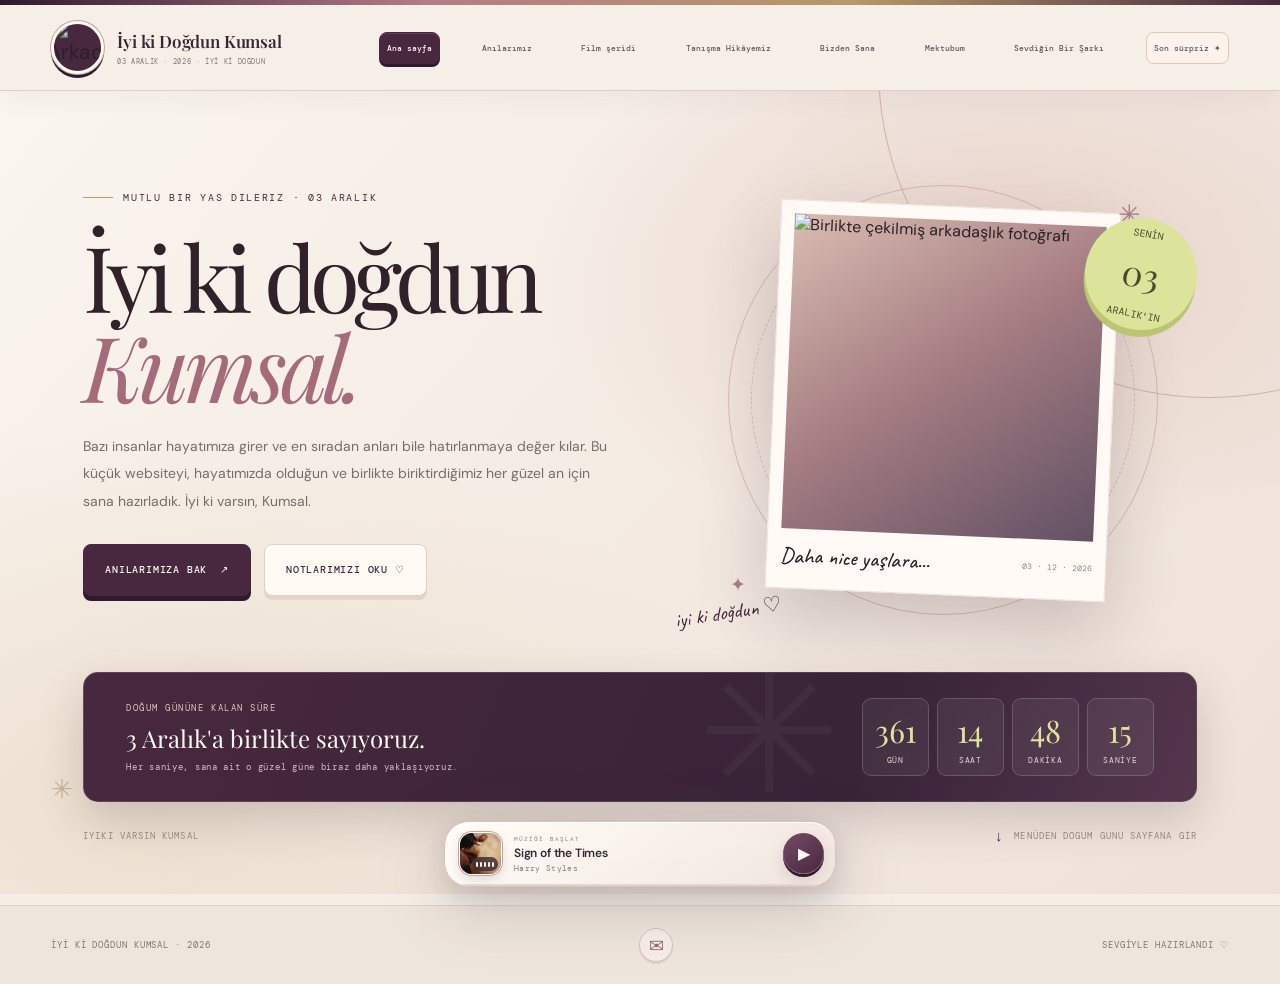
==== commit fea4ed2e: "Update index.html" ====
--- a/index.html
+++ b/index.html
@@ -1123,7 +1123,7 @@
     <div class="gift-film-intro-top"><span class="gift-film-eyebrow">BİZDEN SANA</span><span class="gift-film-reel">REEL NO. 01</span></div>
     <div class="gift-film-copy">
      <span class="gift-film-overline">BİRKAÇ SANİYELİK BİR HATIRA</span>
-     <h2 id="giftFilmTitle">Bu kez biraz da <em>izleyelim.</em></h2>
+     <h2 id="giftFilmTitle">Sana özel bir <em>video.</em></h2>
      <p>Fotoğrafların arasına bu küçük videoyu da eklemek istedik. İçinde birlikte geçirdiğimiz günlerden birkaç parça, tanıdık yüzler ve dönüp bakınca gülümseten anlar var.</p>
      <p class="gift-film-last-line">Hazırsan, bu küçük gösterim senin için. ♡</p>
     </div>
@@ -1670,6 +1670,9 @@
 trigger.addEventListener("click",()=>trigger.getAttribute("aria-expanded")==="true"?closeMenu():openMenu());
 scrim.addEventListener("click",()=>closeMenu());menuClose.addEventListener("click",()=>closeMenu(true));
 const giftFilmFrame=document.getElementById("giftFilmFrame");
+// Shared soundtrack reference used when entering/leaving the video page.
+const siteAudioForFilm=document.getElementById("siteAudio");
+let resumeSiteMusicAfterVideoView=false;
 const giftFilmPlayer=document.getElementById("giftFilmPlayer");
 const giftFilmPlay=document.getElementById("giftFilmPlay");
 const giftFilmCover=document.getElementById("giftFilmCover");
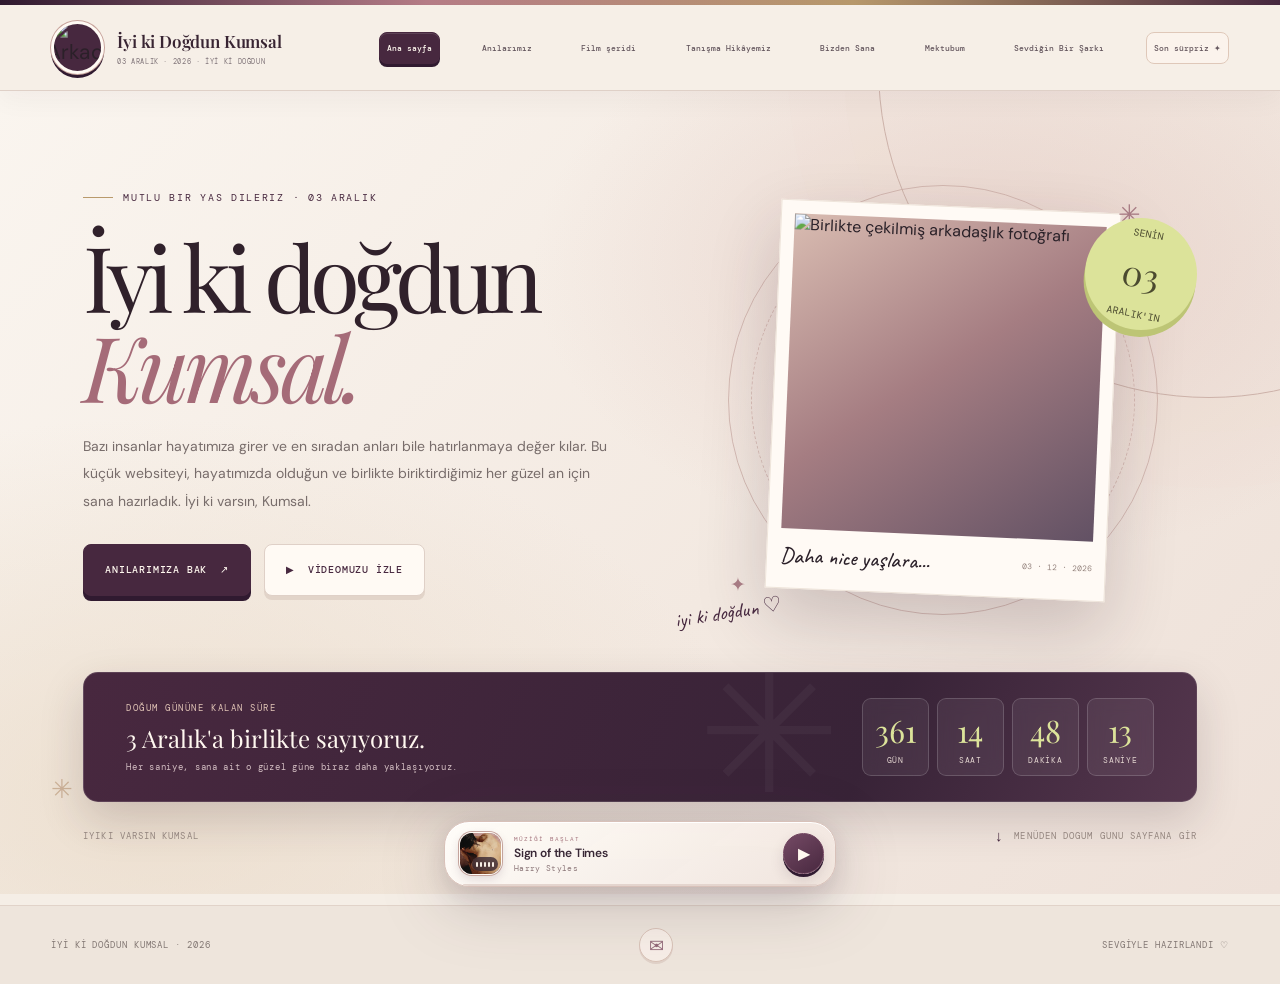
==== commit 2415b6c1: "Update index.html" ====
--- a/index.html
+++ b/index.html
@@ -1065,7 +1065,7 @@
     <div class="micro-label">MUTLU BIR YAS DILERIZ · 03 ARALIK</div>
     <h1>İyi ki doğdun<br><em>Kumsal.</em></h1>
     <p class="home-description">Bazı insanlar hayatımıza girer ve en sıradan anları bile hatırlanmaya değer kılar. Bu küçük websiteyi, hayatımızda olduğun ve birlikte biriktirdiğimiz her güzel an için sana hazırladık. İyi ki varsın, Kumsal.</p>
-    <div class="home-actions"><button class="button-main" data-go="memories">ANILARIMIZA BAK <span>↗</span></button><button class="button-soft" data-go="reasons">NOTLARIMIZI OKU ♡</button></div>
+    <div class="home-actions"><button class="button-main" data-go="memories">ANILARIMIZA BAK <span>↗</span></button><button class="button-soft" data-go="video"><span aria-hidden="true">▶</span> VİDEOMUZU İZLE</button></div>
    </div>
    <div class="hero-art"><div class="orbit"></div><span class="orbit-star star-a">✳</span><span class="orbit-star star-b">✦</span><div class="hero-card"><div class="hero-photo"><img src="https://i.supaimg.com/51cbff16-55c6-497a-88dc-d2dd5323e019/66537b85-5d6a-4a19-bb60-0d340131c887.jpg" alt="Birlikte çekilmiş arkadaşlık fotoğrafı" fetchpriority="high"></div><div class="hero-card-caption"><strong>Daha nice yaşlara...</strong><small>03 · 12 · 2026</small></div></div><div class="orbit-date">SENİN<br><b>03</b>ARALIK'IN</div><div class="orbit-note">iyi ki doğdun ♡</div></div>
   </div>
@@ -1123,7 +1123,7 @@
     <div class="gift-film-intro-top"><span class="gift-film-eyebrow">BİZDEN SANA</span><span class="gift-film-reel">REEL NO. 01</span></div>
     <div class="gift-film-copy">
      <span class="gift-film-overline">BİRKAÇ SANİYELİK BİR HATIRA</span>
-     <h2 id="giftFilmTitle">Sana özel bir <em>video.</em></h2>
+     <h2 id="giftFilmTitle">Bu kez biraz da <em>izleyelim.</em></h2>
      <p>Fotoğrafların arasına bu küçük videoyu da eklemek istedik. İçinde birlikte geçirdiğimiz günlerden birkaç parça, tanıdık yüzler ve dönüp bakınca gülümseten anlar var.</p>
      <p class="gift-film-last-line">Hazırsan, bu küçük gösterim senin için. ♡</p>
     </div>
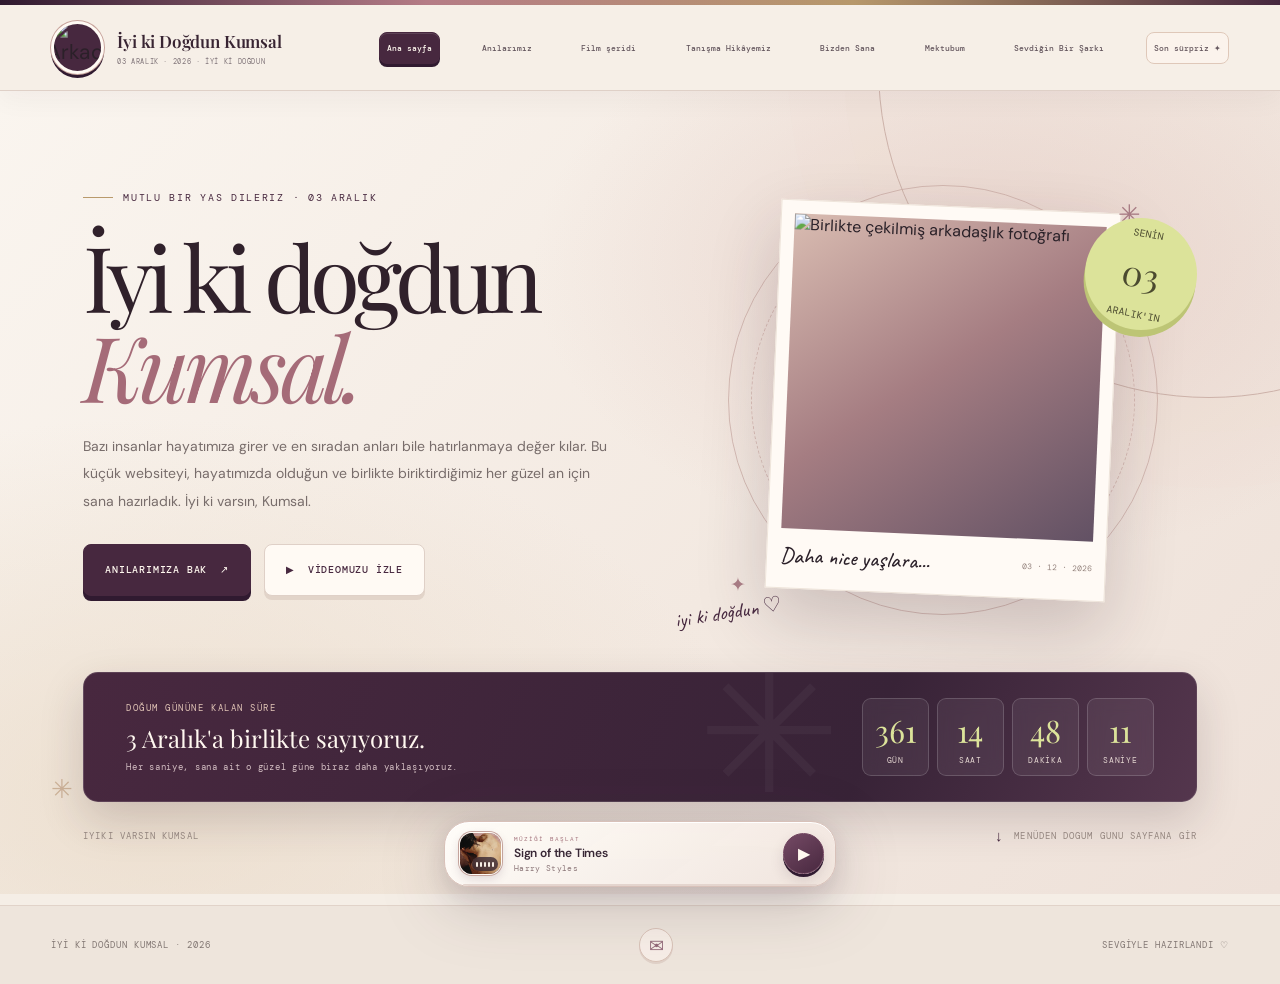
==== commit 1949345f: "Update index.html" ====
--- a/index.html
+++ b/index.html
@@ -1135,7 +1135,7 @@
     <div class="gift-film-frame">
      <div class="gift-film-frame-head"><span>BİZDEN SANA</span><span>№ 001</span></div>
      <div class="gift-film-screen" id="giftFilmPlayer">
-      <iframe id="giftFilmFrame" title="Bizden, Kumsala..." src="about:blank" data-embed="https://www.youtube-nocookie.com/embed/kT8MD_OAUS0?autoplay=1&playsinline=1&rel=0&modestbranding=1&vq=hd2160" allow="accelerometer; autoplay; clipboard-write; encrypted-media; gyroscope; picture-in-picture; web-share" referrerpolicy="strict-origin-when-cross-origin" allowfullscreen></iframe>
+      <iframe id="giftFilmFrame" title="Bizden, Kumsala..." src="about:blank" data-embed="https://www.youtube-nocookie.com/embed/xgK1TwjqGPs?autoplay=1&playsinline=1&rel=0&modestbranding=1&vq=hd2160" allow="accelerometer; autoplay; clipboard-write; encrypted-media; gyroscope; picture-in-picture; web-share" referrerpolicy="strict-origin-when-cross-origin" allowfullscreen></iframe>
       <div class="gift-film-cover" id="giftFilmCover">
        <div class="gift-film-cover-top"><span>KUMSAL'A ÖZEL</span><span>♡</span></div>
        <button class="gift-film-play" id="giftFilmPlay" type="button" aria-label="Videoyu oynat">
